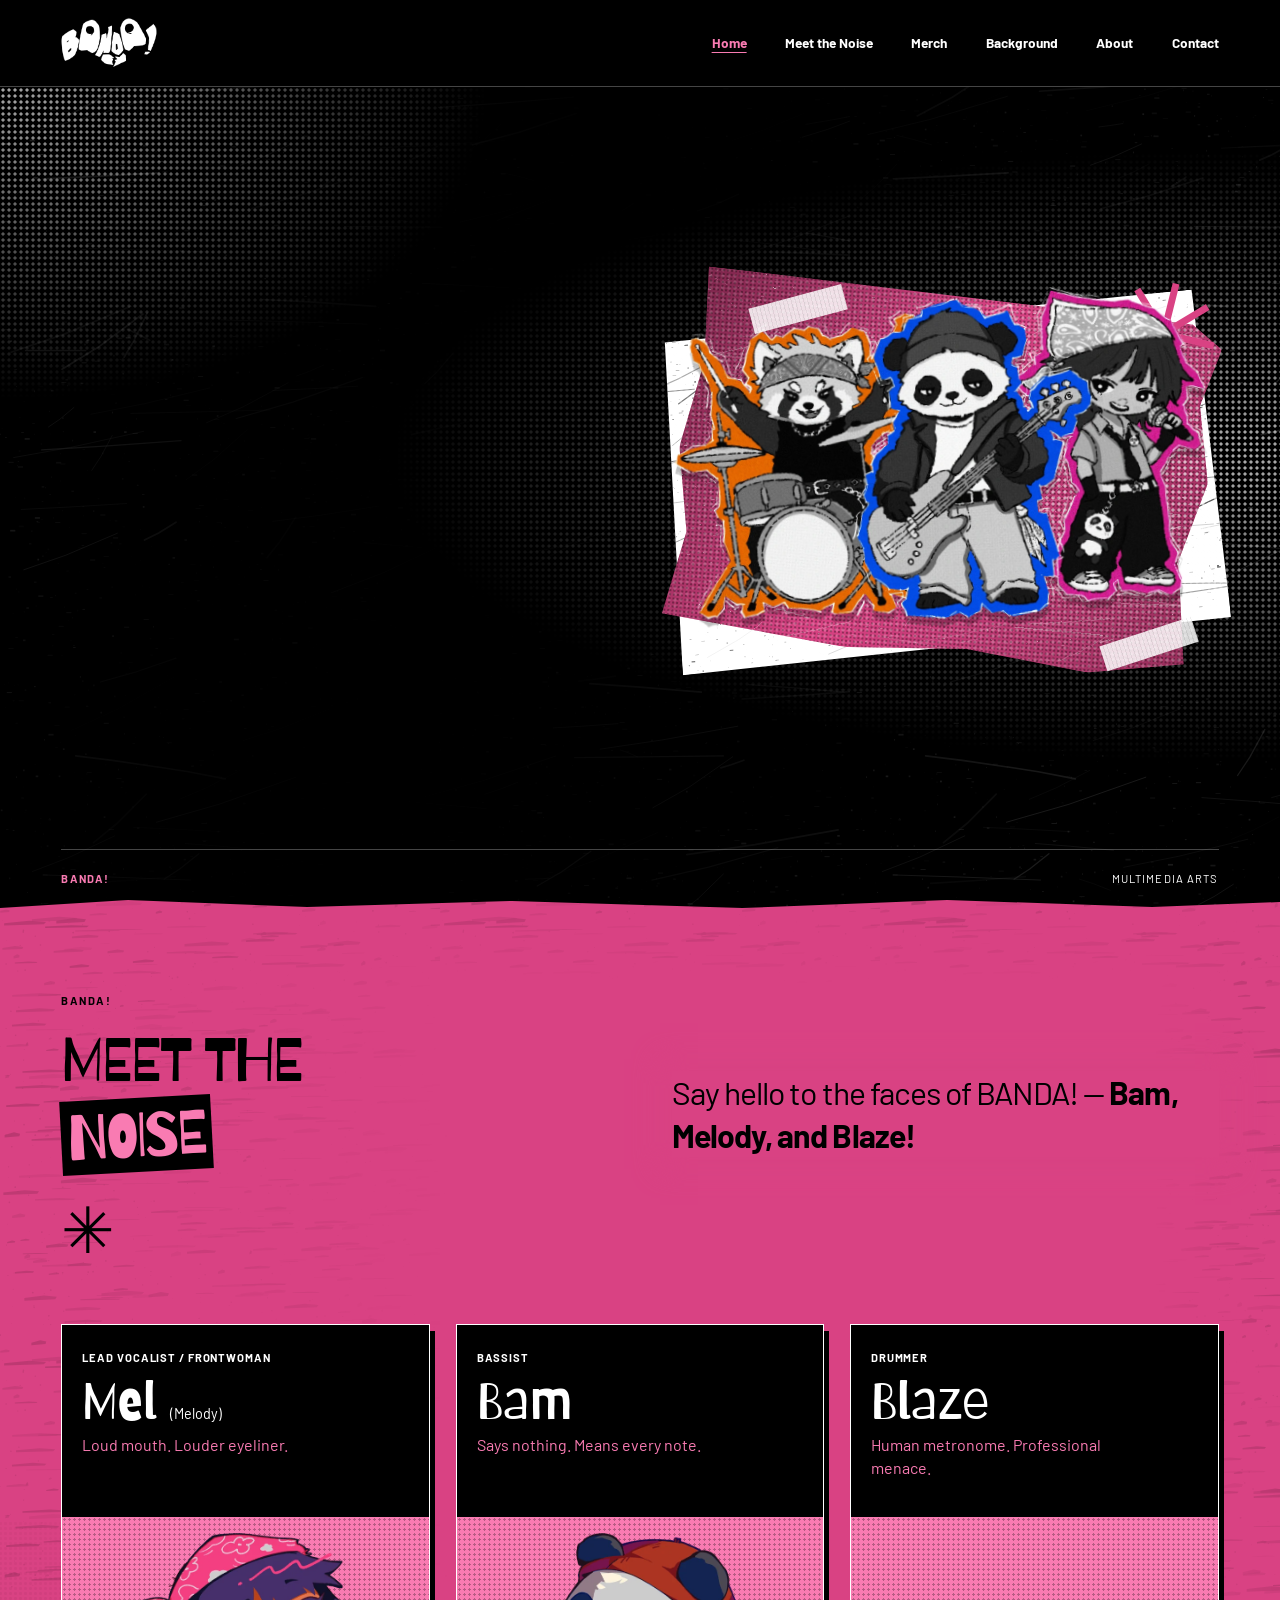
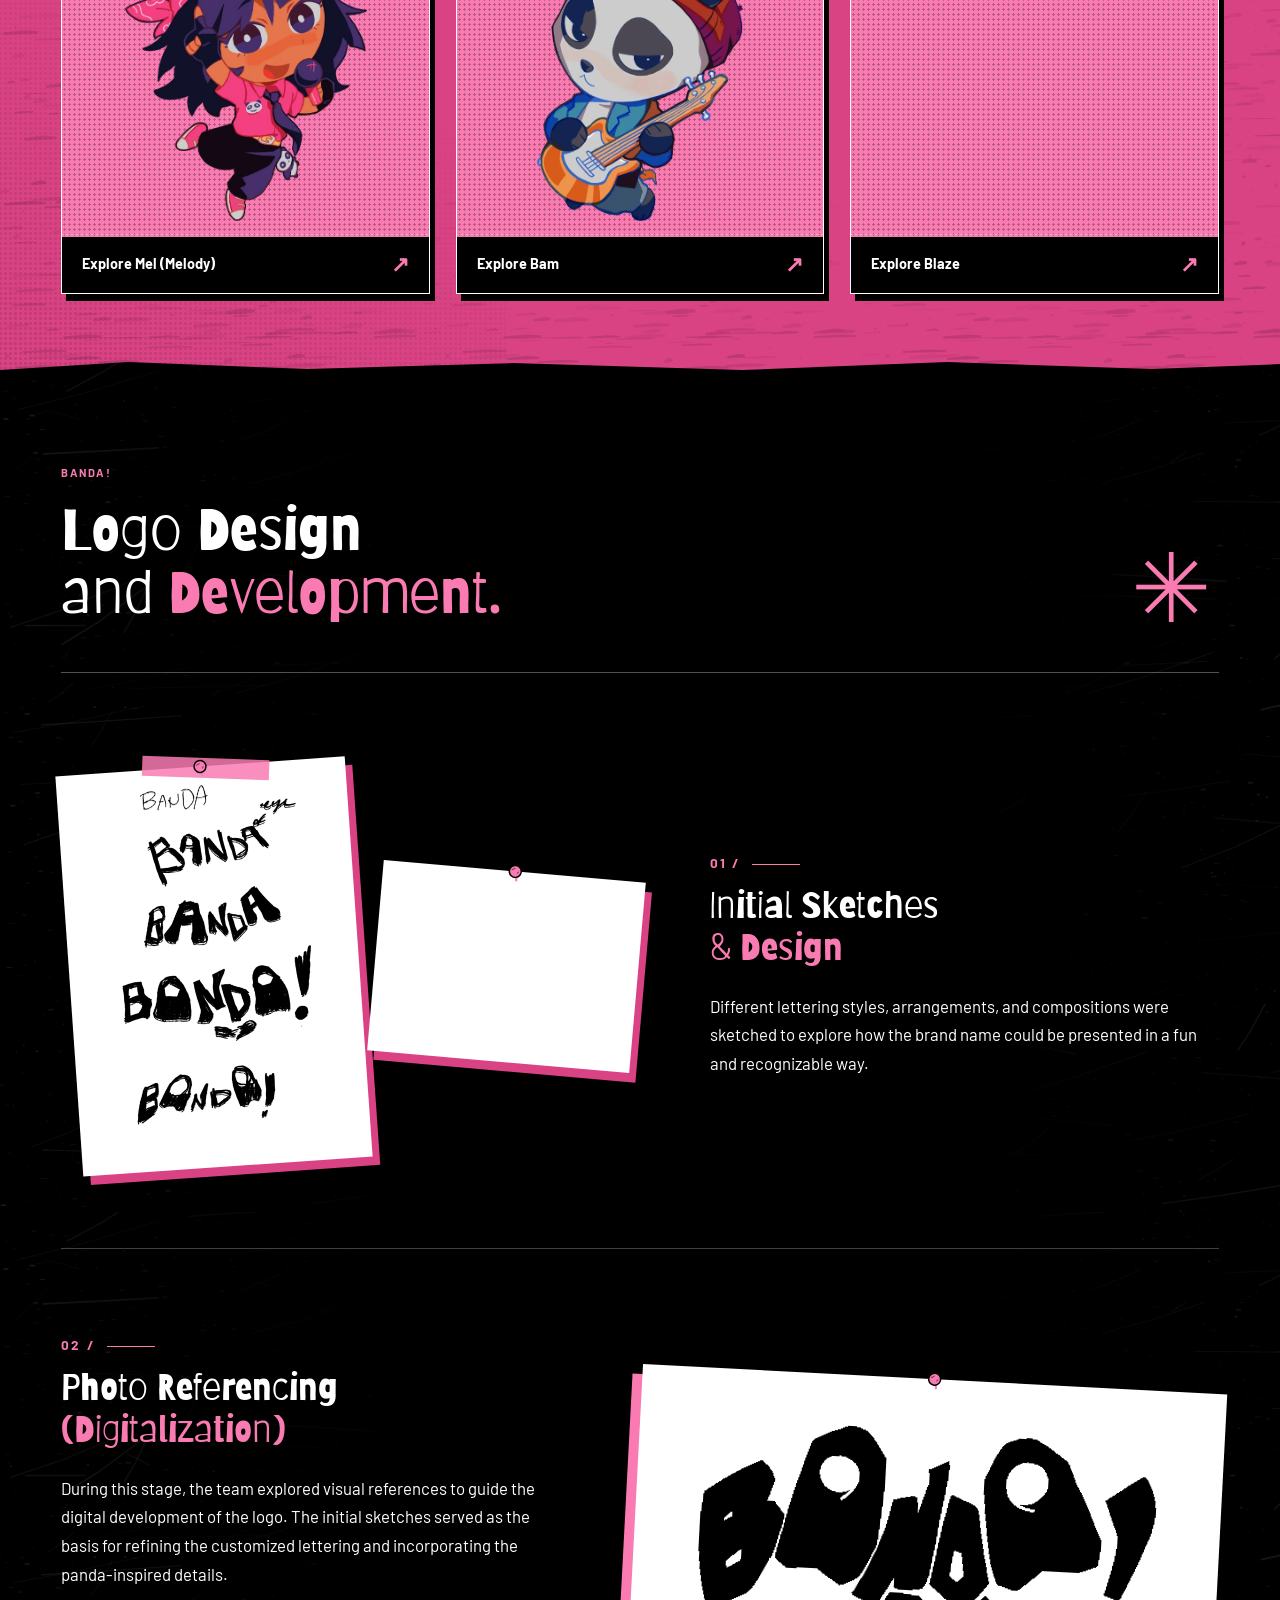
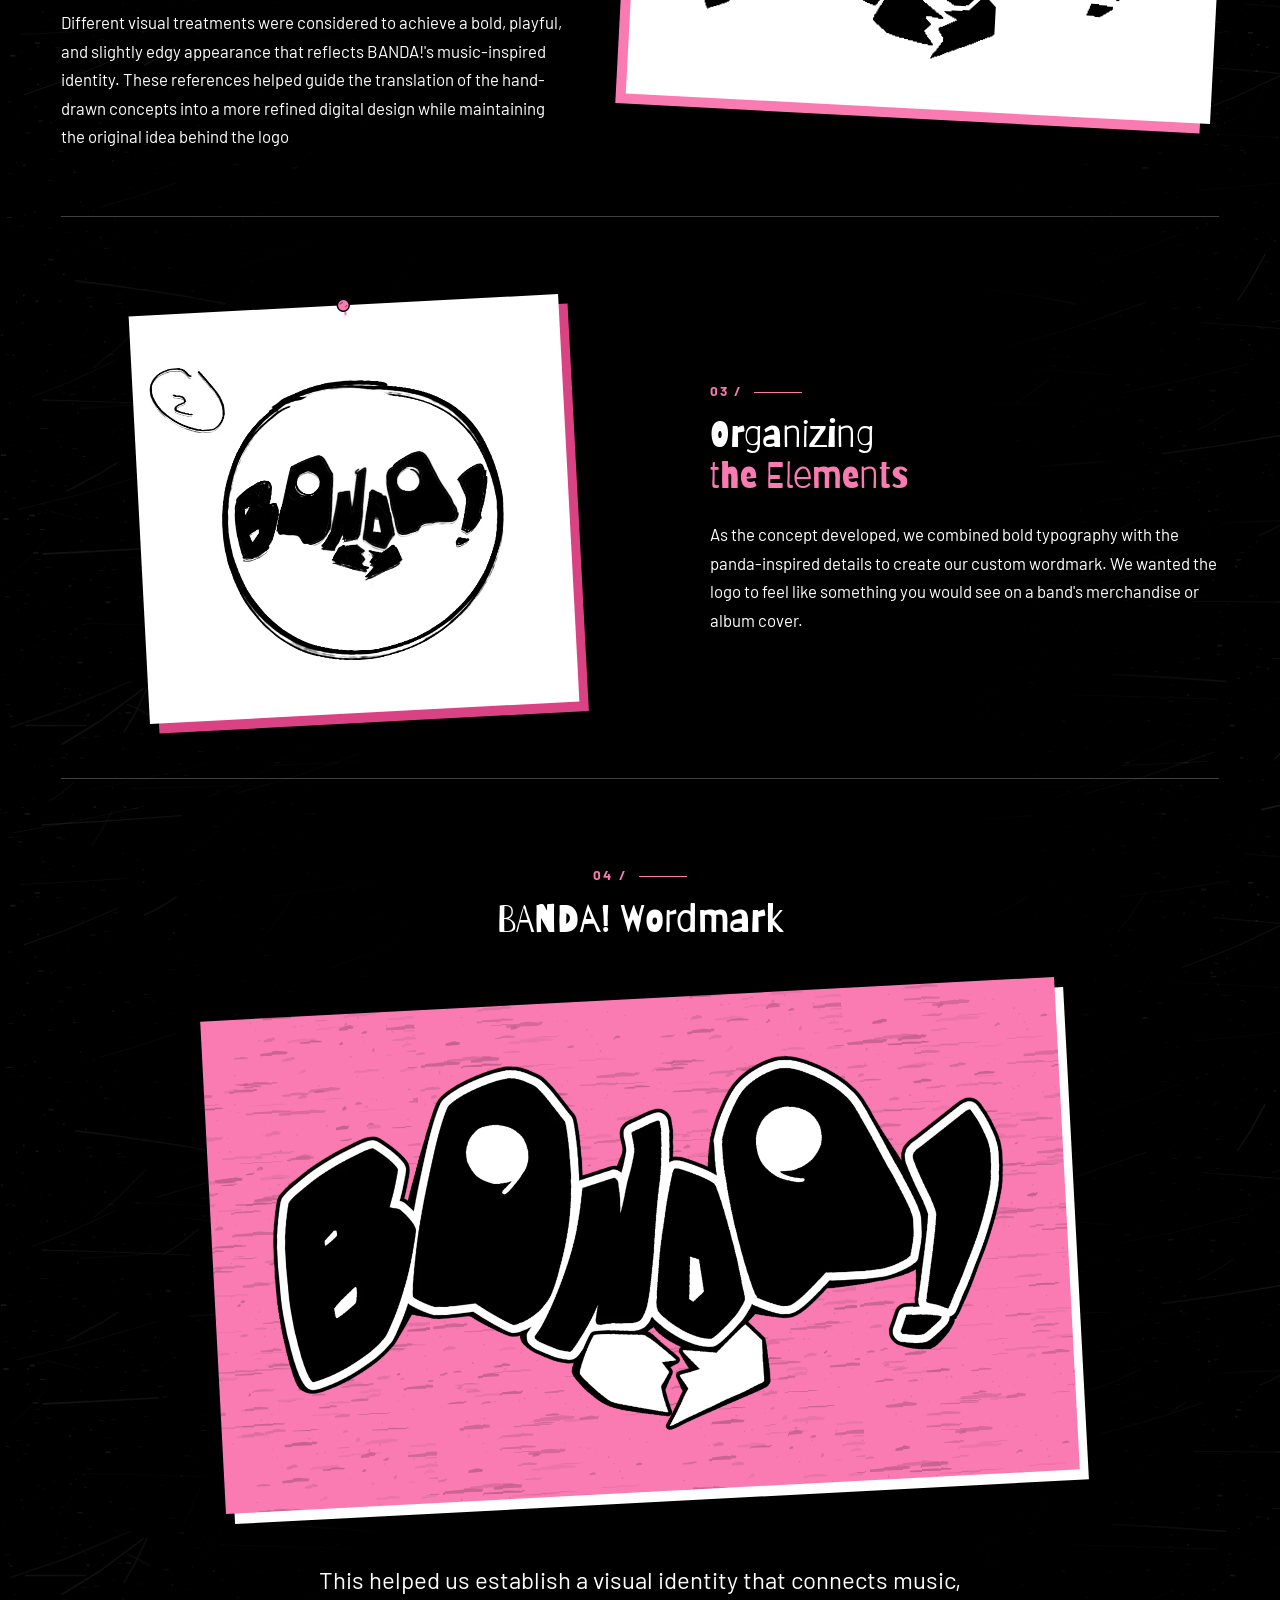
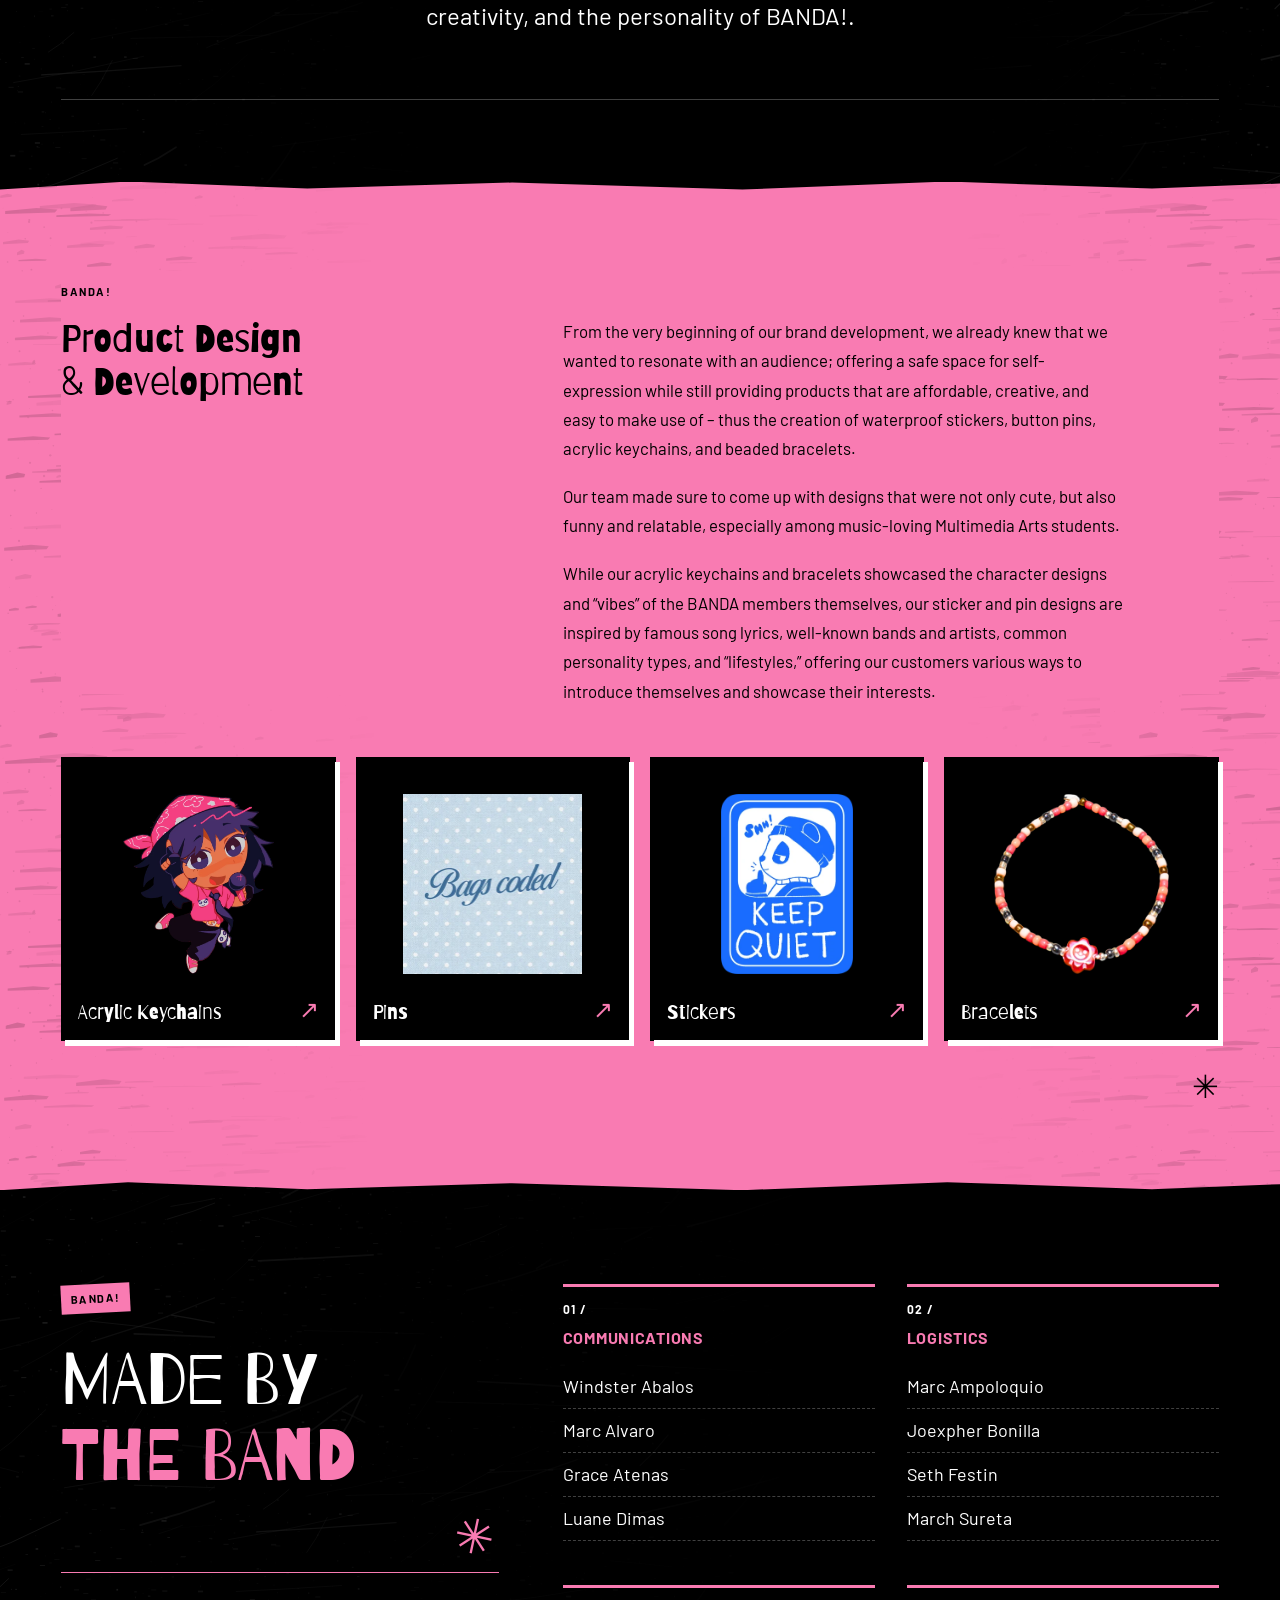
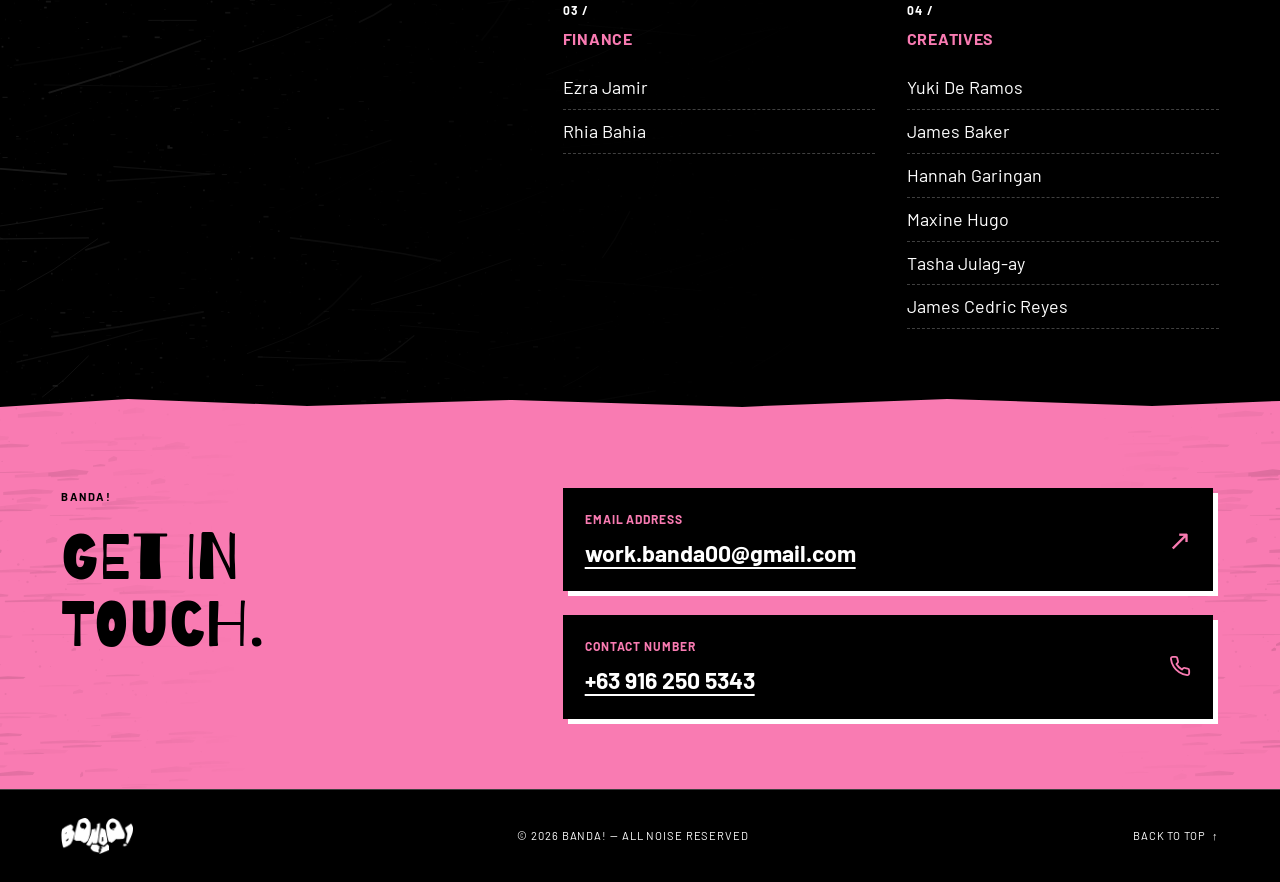
==== index.html @ bb206a16 "updated product design description" ====
<!doctype html>
<html lang="en">
<head>
  <meta charset="utf-8">
  <meta name="viewport" content="width=device-width, initial-scale=1">
  <meta name="theme-color" content="#000000">
  <meta name="description" content="BANDA! is a creative merchandising business led by Multimedia Arts students, featuring original characters Bam, Melody, and Blaze.">
  <title>BANDA! — Creative Merchandising</title>
  <link rel="preload" href="assets/fonts/Barlow-Regular.ttf" as="font" type="font/ttf" crossorigin>
  <link rel="stylesheet" href="css/tokens.css">
  <link rel="stylesheet" href="css/base.css">
  <link rel="stylesheet" href="css/layout.css">
  <link rel="stylesheet" href="css/components.css">
  <link rel="stylesheet" href="css/development.css">
  <link rel="stylesheet" href="css/characters.css">
  <link rel="stylesheet" href="css/works.css">
  <link rel="stylesheet" href="css/team.css">
  <link rel="stylesheet" href="css/enhancements.css">
  <script src="js/main.js" defer></script>
  <script src="js/enhancements.js" defer></script>
  <script src="js/sketch-pendulum.js" defer></script>
  <script src="js/dialog.js" defer></script>
  <script src="js/characters.js" defer></script>
</head>
<body>
  <a class="skip-link" href="#main">Skip to content</a>
  <header class="site-header">
    <a class="brand" href="index.html" aria-label="BANDA! home"><img src="assets/images/brand/banda-wordmark.webp" alt="" width="1200" height="597"></a>
    <nav aria-label="Main navigation">
      <a href="index.html" aria-current="page">Home</a>
      <a href="index.html#introduction">Meet the Noise</a>
      <a href="products.html">Merch</a>
      <a href="index.html#development">Background</a>
      <a href="index.html#about">About</a>
      <a href="index.html#contact">Contact</a>
    </nav>
  </header>

  <main id="main">
    <section class="hero" id="home" aria-labelledby="brand-title">
      <div class="section-inner hero-inner">
        <div class="hero-copy">
          <p class="eyebrow"><span aria-hidden="true">✳</span> Creative merchandising business</p>
          <h1 id="brand-title"><span class="sr-only">BANDA!</span><img class="wordmark" src="assets/images/brand/banda-wordmark.webp" alt="" width="1200" height="597" fetchpriority="high"></h1>
          <p class="hero-description">BANDA! Is a creative merchandising business led by Multimedia Arts students that develops and sells products inspired by its original character-based concept.</p>
          <div class="hero-actions"><a class="intro-link" href="#introduction">Meet BANDA! <span aria-hidden="true">↓</span></a><a class="intro-link intro-link-secondary" href="products.html">Explore Merch <span aria-hidden="true">↗</span></a></div>
        </div>

        <figure class="character-collage">
          <div class="collage-paper" aria-hidden="true"></div>
          <span class="tape tape-top" aria-hidden="true"></span>
          <span class="collage-star" aria-hidden="true">✳</span>
          <img class="character-art" src="assets/images/characters/banda-group.webp" srcset="assets/images/characters/banda-group-small.webp 600w, assets/images/characters/banda-group.webp 1100w" sizes="(max-width: 760px) 90vw, 48vw" alt="Blaze at the drums, Bam playing bass, and Melody with a microphone and guitar." width="1100" height="670" fetchpriority="high">
          <span class="collage-caption-space" aria-hidden="true"></span>
          <span class="tape tape-bottom" aria-hidden="true"></span>
        </figure>
        <div class="hero-bottom" aria-hidden="true"><span>BANDA!</span><span>Multimedia Arts</span></div>
      </div>
    </section>

    <section class="introduction" id="introduction" aria-labelledby="introduction-title">
      <div class="section-inner introduction-inner">
        <div class="intro-heading"><p class="eyebrow">BANDA!</p><h2 id="introduction-title">MEET THE<br><span>NOISE</span></h2><span class="intro-star" aria-hidden="true">✳</span></div>
        <div class="intro-body">
          <p class="intro-statement">Say hello to the faces of BANDA! — <strong>Bam, Melody, and Blaze!</strong></p>
        </div>
        <div class="character-posters" aria-label="Original character profiles">
          <article class="character-poster mel-poster" aria-labelledby="mel-name">
            <header><p class="character-role">Lead Vocalist / Frontwoman</p><h3 id="mel-name">Mel <span>(Melody)</span></h3><p class="character-tagline">Loud mouth. Louder eyeliner.</p></header>
            <img src="assets/images/characters/mel-portrait.webp" alt="Melody with a pink bandana, microphone, and expressive pose." width="547" height="650" loading="lazy" decoding="async">
            <details class="character-profile">
              <summary>Read Mel's profile</summary>
              <div class="profile-copy"><p>Mel (Melody) is a very talented and confident performer who loves expressing herself through fashion and music. She is energetic and brings the group to life with her outgoing personality, loves being in the spotlight, and wears a pink bandana that represents her assigned color.</p><ul aria-label="Mel's character tags"><li>Lead vocalist</li><li>Fashion</li><li>Pink bandana</li></ul></div>
            </details>
          </article>
          <article class="character-poster bam-poster" aria-labelledby="bam-name">
            <header><p class="character-role">Bassist</p><h3 id="bam-name">Bam</h3><p class="character-tagline">Says nothing. Means every note.</p></header>
            <img src="assets/images/characters/bam-portrait.webp" alt="Bam holding his bass guitar, wearing a bandana and a relaxed outfit." width="463" height="650" loading="lazy" decoding="async">
            <details class="character-profile">
              <summary>Read Bam's profile</summary>
              <div class="profile-copy"><p>Bam is a chill and quiet guy, BANDA!'s bassist. He prioritizes comfort and functionality over aesthetics, so he wears a cozy, laid-back outfit. He is the calmest member of the group, enjoys taking things slow and steady, and wears a yellow bandana that represents his assigned color.</p><ul aria-label="Bam's character tags"><li>Bassist</li><li>Laid-back</li><li>Yellow bandana</li></ul></div>
            </details>
          </article>
          <article class="character-poster blaze-poster" aria-labelledby="blaze-name">
            <header><p class="character-role">Drummer</p><h3 id="blaze-name">Blaze</h3><p class="character-tagline">Human metronome. Professional menace.</p></header>
            <img src="assets/images/characters/blaze-portrait.webp" alt="Blaze, a red panda with a red bandana and a drumstick." width="434" height="650" loading="lazy" decoding="async">
            <details class="character-profile">
              <summary>Read Blaze's profile</summary>
              <div class="profile-copy"><p>Blaze is the loudest and most energetic member of the group, with an edgier style and explosive stage presence. Highly impulsive, they carry the band's energy on stage and wear a red bandana that represents their assigned color.</p><ul aria-label="Blaze's character tags"><li>Drummer</li><li>Edgy</li><li>Red bandana</li></ul></div>
            </details>
          </article>
        </div>
      </div>
    </section>
    <dialog class="character-spotlight" id="character-spotlight" aria-labelledby="spotlight-name">
      <button class="spotlight-close" type="button" aria-label="Close character spotlight" autofocus>Close <span aria-hidden="true">×</span></button>
      <div class="spotlight-layout">
        <div class="spotlight-art"></div>
        <div class="spotlight-editorial">
          <p class="character-role" id="spotlight-role"></p>
          <h2 id="spotlight-name"></h2>
          <p class="character-tagline" id="spotlight-tagline"></p>
          <div class="spotlight-biography"></div>
        </div>
      </div>
    </dialog>
    <section class="development" id="development" aria-labelledby="development-title">
      <div class="section-inner development-inner">
        <header class="development-heading">
          <p class="eyebrow">BANDA!</p>
          <h2 id="development-title">Logo Design<br>and <span>Development.</span></h2>
          <span class="development-mark" aria-hidden="true">✳</span>
        </header>

        <article class="process-row sketches-row" aria-labelledby="sketches-title">
          <div class="sketch-board">
            <div class="sketch-mount lettering-mount"><figure class="process-paper lettering-sheet">
              <img src="assets/images/process/lettering-explorations.webp" alt="Hand-drawn BANDA lettering explorations, including angular letters and early panda-inspired details." width="900" height="1274" loading="lazy" decoding="async">
            </figure><span class="sketch-pin" aria-hidden="true"><svg viewBox="0 0 24 24" width="24" height="24" focusable="false"><path d="M13 14 12 22" stroke="currentColor" stroke-width="2"/><circle cx="12" cy="12" r="6" fill="currentColor" stroke="#000" stroke-width="1.5"/><path d="m9 10 3-1m2 5 1-1" fill="none" stroke="#000" stroke-opacity=".45" stroke-width="1.2" stroke-linecap="round"/></svg></span></div>
            <div class="sketch-pair">
              <div class="sketch-mount wordmark-mount"><figure class="process-paper sketch-sheet">
                <img src="assets/images/process/wordmark-sketch.webp" alt="Hand-drawn BANDA! wordmark with an irregular outline." width="792" height="555" loading="lazy" decoding="async">
              </figure><span class="sketch-pin" aria-hidden="true"><svg viewBox="0 0 24 24" width="24" height="24" focusable="false"><path d="M13 14 12 22" stroke="currentColor" stroke-width="2"/><circle cx="12" cy="12" r="6" fill="currentColor" stroke="#000" stroke-width="1.5"/><path d="m9 10 3-1m2 5 1-1" fill="none" stroke="#000" stroke-opacity=".45" stroke-width="1.2" stroke-linecap="round"/></svg></span></div>
            </div>
          </div>
          <div class="process-copy">
            <p class="process-step" aria-hidden="true">01 /</p>
            <h3 id="sketches-title">Initial Sketches<br><span>&amp; Design</span></h3>
            <p>Different lettering styles, arrangements, and compositions were sketched to explore how the brand name could be presented in a fun and recognizable way.</p>
          </div>
        </article>

        <article class="process-row digital-row" aria-labelledby="digital-title">
          <div class="process-copy">
            <p class="process-step" aria-hidden="true">02 /</p>
            <h3 id="digital-title">Photo Referencing<br><span>(Digitalization)</span></h3>
            <p>During this stage, the team explored visual references to guide the digital development of the logo. The initial sketches served as the basis for refining the customized lettering and incorporating the panda-inspired details.</p>
            <p>Different visual treatments were considered to achieve a bold, playful, and slightly edgy appearance that reflects BANDA!'s music-inspired identity. These references helped guide the translation of the hand-drawn concepts into a more refined digital design while maintaining the original idea behind the logo</p>
          </div>
          <div class="sketch-mount digital-mount"><figure class="digital-sheet">
            <img src="assets/images/process/digital-wordmark.webp" alt="Digital BANDA! wordmark combining bold black letterforms with panda-inspired shapes." width="455" height="228" loading="lazy" decoding="async">
          </figure><span class="sketch-pin" aria-hidden="true"><svg viewBox="0 0 24 24" width="24" height="24" focusable="false"><path d="M13 14 12 22" stroke="currentColor" stroke-width="2"/><circle cx="12" cy="12" r="6" fill="currentColor" stroke="#000" stroke-width="1.5"/><path d="m9 10 3-1m2 5 1-1" fill="none" stroke="#000" stroke-opacity=".45" stroke-width="1.2" stroke-linecap="round"/></svg></span></div>
        </article>

        <article class="process-row wordmark-row" aria-labelledby="elements-title">
          <div class="sketch-mount elements-mount"><figure class="elements-study">
            <img src="assets/images/process/circular-sketch.webp" alt="BANDA! composition study bringing the panda-inspired letters together inside a hand-drawn circle." width="718" height="678" loading="lazy" decoding="async">
          </figure><span class="sketch-pin" aria-hidden="true"><svg viewBox="0 0 24 24" width="24" height="24" focusable="false"><path d="M13 14 12 22" stroke="currentColor" stroke-width="2"/><circle cx="12" cy="12" r="6" fill="currentColor" stroke="#000" stroke-width="1.5"/><path d="m9 10 3-1m2 5 1-1" fill="none" stroke="#000" stroke-opacity=".45" stroke-width="1.2" stroke-linecap="round"/></svg></span></div>
          <div class="process-copy">
            <p class="process-step" aria-hidden="true">03 /</p>
            <h3 id="elements-title">Organizing<br><span>the Elements</span></h3>
            <p>As the concept developed, we combined bold typography with the panda-inspired details to create our custom wordmark. We wanted the logo to feel like something you would see on a band's merchandise or album cover.</p>
          </div>
        </article>

        <article class="wordmark-finale" aria-labelledby="wordmark-title">
          <header><p class="process-step" aria-hidden="true">04 /</p><h3 id="wordmark-title">BANDA! Wordmark</h3></header>
          <figure class="developed-sheet">
            <img src="assets/images/process/developed-wordmark.webp" alt="Developed BANDA! wordmark with bold panda-inspired lettering and a white outline." width="1200" height="607" loading="lazy" decoding="async">
          </figure>
          <p>This helped us establish a visual identity that connects music, creativity, and the personality of BANDA!.</p>
        </article>

      </div>
    </section>

    <section class="product-development" id="product-development" aria-labelledby="product-development-title">
      <div class="section-inner product-development-inner">
        <div class="product-development-copy"><header><p class="eyebrow">BANDA!</p><h2 id="product-development-title">Product Design<br>&amp; Development</h2></header>
        <div class="product-development-description">
          <p>From the very beginning of our brand development, we already knew that we wanted to resonate with an audience; offering a safe space for self-expression while still providing products that are affordable, creative, and easy to make use of – thus the creation of waterproof stickers, button pins, acrylic keychains, and beaded bracelets.</p>
          <p>Our team made sure to come up with designs that were not only cute, but also funny and relatable, especially among music-loving Multimedia Arts students.</p>
          <p>While our acrylic keychains and bracelets showcased the character designs and “vibes” of the BANDA members themselves, our sticker and pin designs are inspired by famous song lyrics, well-known bands and artists, common personality types, and “lifestyles,” offering our customers various ways to introduce themselves and showcase their interests.</p>
        </div></div>
        <div class="category-picker" aria-label="Discover a design category">
          <a class="category-poster category-keychains" href="products.html?category=keychains" data-discover="keychains"><img class="category-artwork" src="assets/images/characters/mel-portrait.webp" alt="Mel acrylic keychain artwork" width="547" height="650" loading="lazy" decoding="async"><span class="category-label">Acrylic Keychains <span aria-hidden="true">↗</span></span></a>
          <a class="category-poster category-pins" href="products.html?category=pins" data-discover="pins"><img class="category-artwork" src="assets/images/artifacts/bags-coded.webp" alt="Bags coded pin artwork" width="360" height="360" loading="lazy" decoding="async"><span class="category-label">Pins <span aria-hidden="true">↗</span></span></a>
          <a class="category-poster category-stickers" href="products.html?category=stickers" data-discover="stickers"><img class="category-artwork" src="assets/images/artifacts/keep-quiet.webp" alt="Keep Quiet sticker artwork" width="309" height="420" loading="lazy" decoding="async"><span class="category-label">Stickers <span aria-hidden="true">↗</span></span></a>
          <a class="category-poster category-bracelets" href="products.html?category=bracelets" data-discover="bracelets"><img class="category-artwork" src="assets/images/artifacts/cherry-bomb.webp" alt="Cherry Bomb bracelet artwork" width="411" height="420" loading="lazy" decoding="async"><span class="category-label">Bracelets <span aria-hidden="true">↗</span></span></a>
        </div>
        <span aria-hidden="true">✳</span>
      </div>
    </section>

    <section class="team-credits" id="about" aria-labelledby="team-title" tabindex="-1">
      <div class="section-inner team-inner">
        <header class="team-heading"><p class="eyebrow">BANDA!</p><h2 id="team-title">MADE BY<br><span>THE BAND</span></h2><span class="credits-mark" aria-hidden="true">✳</span></header>
        <div class="department-grid">
          <section class="department" aria-labelledby="communications-title"><span class="department-index" aria-hidden="true">01 /</span><h3 id="communications-title">Communications</h3><ul><li>Windster Abalos</li><li>Marc Alvaro</li><li>Grace Atenas</li><li>Luane Dimas</li></ul></section>
          <section class="department" aria-labelledby="logistics-title"><span class="department-index" aria-hidden="true">02 /</span><h3 id="logistics-title">Logistics</h3><ul><li>Marc Ampoloquio</li><li>Joexpher Bonilla</li><li>Seth Festin</li><li>March Sureta</li></ul></section>
          <section class="department" aria-labelledby="finance-title"><span class="department-index" aria-hidden="true">03 /</span><h3 id="finance-title">Finance</h3><ul><li>Ezra Jamir</li><li>Rhia Bahia</li></ul></section>
          <section class="department" aria-labelledby="creatives-title"><span class="department-index" aria-hidden="true">04 /</span><h3 id="creatives-title">Creatives</h3><ul><li>Yuki De Ramos</li><li>James Baker</li><li>Hannah Garingan</li><li>Maxine Hugo</li><li>Tasha Julag-ay</li><li>James Cedric Reyes</li></ul></section>
        </div>
      </div>
    </section>
    <section class="team-contact" id="contact" aria-labelledby="contact-title">
      <div class="section-inner contact-inner">
        <header class="contact-heading"><p class="eyebrow">BANDA!</p><h2 id="contact-title">GET IN<br>TOUCH.</h2></header>
        <address class="contact-details">
          <a class="contact-action contact-email" href="mailto:work.banda00@gmail.com"><span class="contact-label">Email address</span><span class="contact-value">work.banda00@gmail.com</span><span class="contact-arrow" aria-hidden="true">↗</span></a>
          <a class="contact-action contact-phone" href="tel:+639162505343"><span class="contact-label">Contact number</span><span class="contact-value">+63 916 250 5343</span><span class="contact-arrow" aria-hidden="true"><svg width="22" height="22" viewBox="0 0 24 24" fill="none" stroke="currentColor" stroke-width="2" stroke-linecap="round" stroke-linejoin="round" focusable="false"><path d="M22 16.92v3a2 2 0 0 1-2.18 2 19.79 19.79 0 0 1-8.63-3.07 19.5 19.5 0 0 1-6-6 19.79 19.79 0 0 1-3.07-8.67A2 2 0 0 1 4.11 2h3a2 2 0 0 1 2 1.72c.13.96.36 1.9.69 2.79a2 2 0 0 1-.45 2.11L8.09 9.89a16 16 0 0 0 6 6l1.27-1.27a2 2 0 0 1 2.11-.45c.89.33 1.83.56 2.79.69A2 2 0 0 1 22 16.92Z"/></svg></span></a>
        </address>
      </div>
    </section>
  </main>
  <footer class="site-footer credits-footer"><img src="assets/images/brand/banda-wordmark.webp" alt="BANDA!" width="1200" height="597"><p>© 2026 BANDA! — ALL NOISE RESERVED</p><a href="#home">BACK TO TOP <span aria-hidden="true">↑</span></a></footer>
</body>
</html>
---- css/tokens.css ----
@font-face {
  font-family: Barlow;
  src: url('../assets/fonts/Barlow-Regular.ttf') format('truetype');
  font-style: normal;
  font-weight: 400;
  font-display: swap;
}
@font-face {
  font-family: Barlow;
  src: url('../assets/fonts/Barlow-Bold.ttf') format('truetype');
  font-style: normal;
  font-weight: 700;
  font-display: swap;
}
@font-face {
  font-family: Barriecito;
  src: url('../assets/fonts/Barriecito-Regular.ttf') format('truetype');
  font-style: normal;
  font-weight: 400;
  font-display: swap;
}
:root {
  --pink: #f97bb2;
  --pink-deep: #d94283;
  --white: #fff;
  --black: #000;
  --font-body: Barlow, Arial, Helvetica, sans-serif;
  --font-display: Barriecito, 'Arial Black', sans-serif;
  --space-1: .5rem;
  --space-2: 1rem;
  --space-3: 1.5rem;
  --space-4: 2rem;
  --space-5: 3rem;
  --space-6: 5rem;
  /* Stop growing at the existing 1440px layout's 69.12px side padding. */
  --gutter: clamp(1.25rem, 4.8vw, 69.12px);
  --content-width: 1440px;
}
---- css/base.css ----
*, *::before, *::after { box-sizing: border-box; }
html { scroll-behavior: smooth; scroll-padding-top: 1.5rem; }
body { margin: 0; background: var(--black); color: var(--white); font-family: var(--font-body); line-height: 1.6; }
img { display: block; max-width: 100%; height: auto; }
a { color: inherit; text-underline-offset: .3em; }
a:focus-visible { outline: 3px solid var(--pink); outline-offset: 6px; }
h1, h2, p, figure { margin: 0; }
::selection { background: var(--pink); color: var(--black); }
.sr-only { position: absolute; width: 1px; height: 1px; padding: 0; margin: -1px; overflow: hidden; clip-path: inset(50%); white-space: nowrap; border: 0; }
.skip-link { position: fixed; top: .5rem; left: 1rem; transform: translateY(-200%); z-index: 10; background: var(--white); color: var(--black); padding: .75rem 1rem; }
.skip-link:focus { transform: translateY(0); }
@media (prefers-reduced-motion: reduce) { html { scroll-behavior: auto; } }
---- css/layout.css ----
.site-header, .section-inner, .site-footer { max-width: var(--content-width); margin-inline: auto; }
.section-inner { width: 100%; padding-inline: var(--gutter); }
.site-header { display: flex; justify-content: space-between; align-items: center; gap: var(--space-2); padding: 1.2rem var(--gutter); border-bottom: 1px solid #ffffff45; }
.site-header nav { display: flex; gap: clamp(1rem, 3vw, 3rem); }
.hero { position: relative; isolation: isolate; overflow: hidden; }
.hero-inner { display: grid; grid-template-columns: minmax(0, 1fr) minmax(0, 1fr); column-gap: clamp(1.5rem, 3vw, 3rem); align-items: center; padding-top: 3rem; }
.hero-copy { position: relative; z-index: 2; padding-bottom: var(--space-5); }
.hero h1 { margin: 1.2rem 0 1.5rem; }
.hero-description { max-width: 31rem; font-size: clamp(1rem, 1.3vw, 1.15rem); }
.character-collage { position: relative; align-self: center; margin: 1rem 0 3rem .5rem; padding: 1.5rem .5rem 2rem; }
.hero-bottom { grid-column: 1 / -1; display: flex; justify-content: space-between; gap: 1rem; padding-block: 1.25rem; border-top: 1px solid #ffffff45; }
.introduction { position: relative; isolation: isolate; background: var(--pink-deep); color: var(--black); clip-path: polygon(0 1%, 8% 0, 18% 1.2%, 34% .2%, 45% 1%, 62% 0, 75% 1.1%, 88% .2%, 100% 1%, 100% 99%, 87% 100%, 69% 99%, 52% 100%, 32% 99%, 15% 100%, 0 99%); }
.introduction-inner { display: grid; grid-template-columns: 1fr 1fr; gap: 4rem; padding-block: 5rem 5.5rem; }
.intro-heading { position: relative; }
.intro-body { align-self: center; max-width: 36rem; }
.intro-body > p + p { margin-top: 1.5rem; }
.site-footer { padding: 1.5rem var(--gutter); display: flex; justify-content: space-between; align-items: center; gap: 1rem; }
/* The extra 8px sits beneath the overlapping torn edge of the next section. */
@media (min-width: 761px) {
  .hero-inner { min-height: calc(100svh - var(--hero-header-height, 87px) + 8px); grid-template-rows: minmax(min-content, 1fr) auto; row-gap: 2rem; }
  .hero-copy { padding-bottom: 0; }
  .hero .character-collage { margin-block: 0; }
}
@media (max-width: 760px) {
  .hero-inner { grid-template-columns: 1fr; padding-top: 2rem; }
  .hero-copy { padding-bottom: 0; }
  .hero h1 { max-width: 33rem; margin-block: 1rem; }
  .hero-description { max-width: 36rem; }
  .character-collage { width: min(100%, 490px); justify-self: center; margin: 2rem 0 2.5rem; }
  .hero-bottom { align-items: start; font-size: .65rem; }
  .hero-bottom span:last-child { max-width: 16rem; text-align: right; }
  .introduction-inner { grid-template-columns: 1fr; gap: 2rem; padding-block: 3.5rem; }
  .intro-star { right: 0; top: 0; }
}
@media (max-width: 390px) { .site-header { gap: .5rem; } .site-header nav { gap: .9rem; font-size: .8rem; } }
---- css/components.css ----
.brand { display: block; width: 6rem; flex-shrink: 0; transform: rotate(-3deg); }
.site-header nav a { padding-block: .6rem; text-decoration: none; font-size: .85rem; font-weight: 700; }
.site-header nav a:hover, .site-footer a:hover { color: var(--pink); }
.site-header nav a span { color: var(--pink); margin-left: .35rem; }
.eyebrow { text-transform: uppercase; letter-spacing: .13em; font-size: .7rem; font-weight: 700; }
.hero .eyebrow { color: var(--pink); display: flex; align-items: center; gap: .6rem; }
.hero .eyebrow span { font-size: 1.8rem; line-height: 1; }
.wordmark { width: 90%; transform: rotate(-5deg); }
.intro-link { display: inline-flex; align-items: center; justify-content: space-between; min-width: 12rem; gap: 2rem; margin-top: 1.75rem; padding: .65rem 1rem; background: var(--pink); color: var(--black); font-weight: 700; text-decoration: none; border: 2px solid var(--pink); }
.intro-link:hover { background: var(--white); border-color: var(--white); }
.intro-link span { font-size: 1.5rem; line-height: 1; }
/* Distinct print treatments: halftone on black, dry ink on pink.
   All textures are original CSS/vector artwork. No mood-board images are served. */
.hero::before { content: ''; position: absolute; z-index: -1; inset: 0; opacity: .18; background: url('../assets/images/textures/distressed-surface.svg') repeat; background-size: 850px; filter: invert(1); mask-image: linear-gradient(110deg, #000, transparent 40%, #000 80%); pointer-events: none; }
.hero::after { content: ''; position: absolute; z-index: -1; inset: 0; background: radial-gradient(var(--white) 1.4px, transparent 1.8px) 0 0 / 6px 6px; opacity: .65; mask-image: radial-gradient(ellipse at 95% 45%, #000 3%, transparent 48%), radial-gradient(ellipse at 0 0, #000, transparent 27%); pointer-events: none; }
.introduction::before { content: ''; position: absolute; z-index: -1; inset: 0; background: url('../assets/images/textures/dry-ink.svg') repeat; background-size: 440px; opacity: .16; mask-image: linear-gradient(90deg, #000, transparent 36%, transparent 90%, #000), linear-gradient(0deg, #000, transparent 20%, transparent 92%, #000); pointer-events: none; }
.introduction::after { content: ''; position: absolute; z-index: -1; left: -2rem; bottom: -2rem; width: 42%; height: 45%; background: radial-gradient(var(--black) 1.25px, transparent 1.7px) 0 0 / 5px 5px; opacity: .12; mask-image: linear-gradient(35deg, #000, transparent 75%); pointer-events: none; }
.collage-paper { position: absolute; z-index: -1; inset: 5% 2% 6%; background-color: var(--pink-deep); background-image: linear-gradient(115deg, #00000070, transparent 45%, #00000050), radial-gradient(#00000050 .8px, transparent 1.2px); background-size: auto, 4px 4px; transform: rotate(6deg); clip-path: polygon(2% 0, 94% 2%, 100% 8%, 97% 24%, 100% 45%, 96% 67%, 99% 95%, 81% 100%, 58% 97%, 35% 100%, 0 96%, 3% 73%, 0 50%, 3% 26%); }
.collage-paper::before { content: ''; position: absolute; inset: 0; background: url('../assets/images/textures/distressed-surface.svg') center / 500px; filter: invert(1); opacity: .75; }
.character-collage::before { content: ''; position: absolute; z-index: -1; inset: 10% 0 7%; background: var(--white) url('../assets/images/textures/distressed-surface.svg') center / 600px; transform: rotate(-5deg); clip-path: polygon(2% 2%, 98% 0, 100% 97%, 0 100%); }
.character-art { width: 100%; position: relative; z-index: 1; filter: drop-shadow(0 8px 0 #00000040); transform: rotate(-4deg); }
.tape { position: absolute; background: var(--white); width: 6rem; height: 1.6rem; opacity: .85; z-index: 3; background-image: repeating-linear-gradient(90deg, transparent 0 3px, #00000012 3px 4px); }
.tape-top { top: 6%; left: 15%; transform: rotate(-15deg); }
.tape-bottom { bottom: 6%; right: 4%; transform: rotate(-18deg); }
.collage-star { position: absolute; right: -1%; top: -3%; color: var(--pink-deep); font-size: clamp(5rem, 11vw, 10rem); line-height: 1; transform: rotate(14deg); }
/* Keep the former caption's block height so artwork placement stays unchanged. */
.collage-caption-space { display: block; height: calc(1.58rem + 2px); }
.hero-bottom { font-size: .7rem; text-transform: uppercase; letter-spacing: .1em; }
.hero-bottom > span:first-child { color: var(--pink); font-weight: 700; }
.intro-heading h2 { font-family: var(--font-display); font-weight: 400; font-size: clamp(2.7rem, 4.8vw, 4.7rem); line-height: 1.1; text-transform: uppercase; letter-spacing: -.035em; margin-top: 1rem; }
.intro-heading h2 span { display: inline-block; background: var(--black); color: var(--pink); padding: .05em .1em; margin-top: .08em; transform: rotate(-3deg); }
.intro-star { display: block; font-size: 4rem; line-height: 1; margin-top: 1.5rem; }
.intro-statement { font-size: clamp(1.5rem, 2.5vw, 2.1rem); line-height: 1.35; letter-spacing: -.03em; }
.site-footer > img { width: 4.5rem; }
.site-footer a { padding-block: .5rem; font-size: .8rem; }
.introduction a:focus-visible { outline-color: var(--black); }
@media (max-width: 760px) {
  .wordmark { width: 94%; }
  .hero::before { opacity: .16; mask-image: linear-gradient(#000, transparent 35%, #000 70%); }
  .hero::after { opacity: .55; mask-image: radial-gradient(ellipse at 100% 70%, #000, transparent 55%), radial-gradient(ellipse at 0 0, #000, transparent 22%); }
  .introduction::before { opacity: .12; background-size: 360px; mask-image: linear-gradient(90deg, #000, transparent 22%, transparent 92%, #000), linear-gradient(0deg, #000, transparent 15%, transparent 94%, #000); }
  .intro-heading { padding-right: 0; }
  .intro-star { position: absolute; right: .2rem; top: -.4rem; margin: 0; font-size: 2.5rem; }
  .intro-body { padding-block: .75rem; }
}
---- css/development.css ----
/* Milestone 2: documented process, independent of the accepted hero styles. */
.development { position: relative; isolation: isolate; overflow: hidden; background: var(--black); }
.development::before { content: ''; position: absolute; z-index: -1; inset: 0; background: url('../assets/images/textures/distressed-surface.svg') repeat 0 0 / 850px; filter: invert(1); opacity: .14; mask-image: linear-gradient(90deg, #000, transparent 35%, transparent 75%, #000); pointer-events: none; }
.development-inner { padding-block: clamp(3.5rem, 7vw, 6rem); }
.development-heading { position: relative; padding-bottom: 3rem; border-bottom: 1px solid #ffffff50; }
.development-heading .eyebrow { color: var(--pink); }
.development-heading h2 { max-width: 17ch; margin-top: 1rem; font: 400 clamp(2.1rem, 4.5vw, 4.5rem)/1.1 var(--font-display); }
.development-heading h2 span { color: var(--pink); }
.development-mark { position: absolute; right: .5rem; bottom: 2.5rem; font-size: 6rem; color: var(--pink); line-height: 1; }
.process-row { display: grid; grid-template-columns: minmax(0, 1.15fr) minmax(0, 1fr); gap: clamp(2rem, 5vw, 5rem); align-items: center; padding-block: clamp(3rem, 6vw, 5.5rem); border-bottom: 1px solid #ffffff40; }
.process-copy { max-width: 36rem; }
.process-copy h3 { font: 400 clamp(1.8rem, 2.8vw, 2.8rem)/1.15 var(--font-display); margin: 0 0 1.5rem; }
.process-copy h3 span { color: var(--pink); }
.process-copy p { font-size: 1.05rem; line-height: 1.7; }
.process-copy p + p { margin-top: 1.25rem; }
.process-copy .process-step, .wordmark-finale .process-step { margin: 0 0 1rem; color: var(--pink); font: 700 .85rem/1 var(--font-body); letter-spacing: .15em; }
.process-step::after { content: ''; display: inline-block; width: 3rem; height: 1px; background: currentColor; vertical-align: middle; margin-left: .75rem; }
.sketch-board { display: grid; grid-template-columns: 1.1fr 1fr; gap: 1rem; align-items: center; padding: 1rem .5rem; }
.process-paper { position: relative; padding: .65rem; background: var(--white); box-shadow: 7px 9px 0 var(--pink-deep); }
.process-paper img { width: 100%; }
.lettering-sheet { transform: rotate(-4deg); }
.lettering-sheet::before { content: ''; position: absolute; width: 44%; height: 1.25rem; left: 30%; top: -.5rem; transform: rotate(6deg); background: var(--pink); opacity: .85; }
.sketch-pair { display: grid; gap: 1.75rem; }
.sketch-sheet { transform: rotate(5deg); }
.circle-sheet { transform: rotate(-2deg); }
.digital-row { grid-template-columns: minmax(0, 1fr) minmax(0, 1.15fr); }
.digital-sheet { padding: clamp(1.5rem, 4vw, 3.5rem); background: var(--white); transform: rotate(3deg); box-shadow: -10px 10px 0 var(--pink); }
.digital-sheet img { width: 100%; max-width: 455px; margin-inline: auto; }
.elements-study { width: min(90%, 430px); margin-inline: auto; padding: 1rem; background: var(--white); transform: rotate(-3deg); box-shadow: 9px 10px 0 var(--pink-deep); }
.elements-study img { width: 100%; }
.wordmark-finale { padding-block: clamp(3rem, 6vw, 5rem); text-align: center; border-bottom: 1px solid #ffffff40; }
.wordmark-finale header { margin-bottom: 3rem; }
.wordmark-finale h3 { font: 400 clamp(1.9rem, 3vw, 3rem)/1.1 var(--font-display); margin: 0; }
.wordmark-finale .developed-sheet { width: min(92%, 900px); margin-inline: auto; padding: clamp(1.5rem, 5vw, 4rem); box-shadow: 9px 11px 0 var(--white); }
.wordmark-finale > p { max-width: 46ch; margin: 3.5rem auto 0; font-size: clamp(1.1rem, 2vw, 1.5rem); line-height: 1.5; }
.developed-sheet { position: relative; padding: clamp(1.5rem, 4vw, 3.5rem); background: var(--pink); transform: rotate(-3deg); }
.developed-sheet::before { content: ''; position: absolute; inset: 0; background: url('../assets/images/textures/dry-ink.svg') center / 450px; opacity: .23; pointer-events: none; }
.developed-sheet img { position: relative; width: 100%; }
.product-development { position: relative; display: grid; grid-template-columns: 1fr 1.2fr; gap: 2rem; align-items: center; padding: clamp(1.5rem, 4vw, 3rem); margin-top: 4rem; background: var(--pink); color: var(--black); border-top: 5px solid var(--white); }
.product-development h3 { font: 400 clamp(1.5rem, 2.3vw, 2.2rem)/1.2 var(--font-display); margin: 0; }
.product-development p { max-width: 32ch; padding-right: 1rem; font-size: clamp(1.25rem, 2vw, 1.8rem); line-height: 1.45; }
.product-development-copy p { margin-top: 2rem; }
.artifact-board { display: grid; grid-template-columns: repeat(2, minmax(0, 1fr)); gap: 1.25rem; align-items: center; padding: .75rem; background: url('../assets/images/textures/dry-ink.svg') center / 550px; }
.artifact { padding: .75rem; background: var(--white); box-shadow: 4px 5px 0 var(--black); }
.artifact img { width: 100%; height: clamp(6rem, 11vw, 10rem); object-fit: contain; }
.artifact figcaption { text-align: center; margin-top: .5rem; font-size: .7rem; font-weight: 700; }
.sticker-artifact { transform: rotate(-6deg); }
.guitar-artifact { transform: rotate(5deg); }
.pin-artifact { transform: rotate(3deg); }
.bracelet-artifact { transform: rotate(-4deg); }
.product-development > span { position: absolute; bottom: .25rem; right: .75rem; line-height: 1; font-size: 2rem; }
/* The extra completed section needs a second navigation row on small screens. */
@media (max-width: 600px) {
  .site-header { flex-wrap: wrap; }
  .site-header nav { width: 100%; justify-content: space-between; gap: .5rem; }
  .site-header nav a { display: inline-flex; align-items: center; min-height: 44px; font-size: .8rem; }
  .site-header nav a span { margin-left: .2rem; }
  .development-mark { display: none; }
}
@media (max-width: 850px) {
  .process-row, .digital-row { grid-template-columns: minmax(0, 1fr); }
  .process-copy { max-width: 100%; }
  .sketches-row .process-copy { grid-row: 1; }
  .sketch-board { width: min(100%, 600px); margin-inline: auto; }
  .digital-sheet, .developed-sheet { width: min(95%, 600px); margin-inline: auto; }
  .product-development { grid-template-columns: minmax(0, 1fr); gap: 1.5rem; }
  .artifact-board { width: min(100%, 32rem); margin-inline: auto; }
  .artifact img { height: clamp(6rem, 24vw, 10rem); }
}

/* Resting tilt belongs to the stationary mount; only the paper swings beneath its pin. */
.sketch-mount { position: relative; min-width: 0; }
.lettering-mount { transform: rotate(-4deg); }
.wordmark-mount { transform: rotate(5deg); }
.sketch-mount > figure { transform-origin: 50% 0; transform: rotate(var(--sketch-swing, 0deg)); }
.sketch-pin { position: absolute; z-index: 2; top: 0; left: 50%; width: 24px; height: 24px; transform: translate(-50%, -50%) rotate(-10deg); color: var(--pink); pointer-events: none; }
.sketch-pin svg { display: block; width: 100%; height: 100%; }

.digital-mount { transform: rotate(3deg); }
.elements-mount { width: min(90%, 430px); margin-inline: auto; transform: rotate(-3deg); }
.sketch-mount > .digital-sheet, .sketch-mount > .elements-study { width: 100%; margin-inline: 0; }
@media (max-width: 850px) { .digital-mount { width: min(95%, 600px); margin-inline: auto; } }
---- css/characters.css ----
/* Shared poster/spotlight system; provisional content status is in README. */
.character-posters { grid-column: 1 / -1; display: grid; grid-template-columns: repeat(3, minmax(0, 1fr)); gap: clamp(1rem, 2vw, 2rem); align-items: start; }
.character-poster { position: relative; isolation: isolate; background: var(--black); color: var(--white); border: 1px solid var(--white); box-shadow: 5px 7px 0 var(--black); }
/* Quiet, matching-color surfaces protect small black copy from the ink layer. */
.introduction .intro-body { background: var(--pink-deep); box-shadow: 0 0 1.5rem .75rem var(--pink-deep); }
.introduction .intro-heading > .eyebrow { background: var(--pink-deep); width: fit-content; }
.character-poster > header { min-height: 12rem; padding: 1.5rem 1.25rem 1rem; }
.character-poster h3 { margin: .5rem 0; font: 400 clamp(2.5rem, 4vw, 4rem)/1 var(--font-display); }
.character-poster h3 span { font: 400 .9rem/1.3 var(--font-body); display: inline-block; }
.character-role { font-size: .7rem; font-weight: 700; text-transform: uppercase; letter-spacing: .08em; }
.character-tagline { font-size: 1rem; line-height: 1.4; color: var(--pink); max-width: 26ch; }
.character-poster > img { width: 100%; height: clamp(17rem, 25vw, 22rem); object-fit: contain; padding: 1rem; background: radial-gradient(#00000045 1px, transparent 1.4px) 0 0 / 5px 5px, var(--pink); }
.character-profile { border-top: 1px solid #ffffff50; }
.character-profile summary { cursor: pointer; min-height: 48px; padding: .85rem 1.25rem; font-size: .9rem; font-weight: 700; }
.character-profile summary::marker { color: var(--pink); }
.character-profile summary:hover, .character-profile[open] summary { background: var(--pink); color: var(--black); }
.character-profile[open] summary::marker, .character-profile summary:hover::marker { color: var(--black); }
.character-profile summary:focus-visible { outline: 3px solid var(--white); outline-offset: -5px; }
.profile-copy { padding: 1rem 1.25rem 1.5rem; font-size: .95rem; line-height: 1.7; }
.profile-copy ul { list-style: none; display: flex; flex-wrap: wrap; gap: .4rem; padding: 0; margin: 1rem 0 0; }
.profile-copy li { border: 1px solid #ffffff80; padding: .2rem .5rem; font-size: .7rem; }
/* A real button covers each poster. Details remain the no-JS fallback. */
.character-posters.is-interactive .character-poster { padding-bottom: 3.5rem; transition: transform 220ms ease; }
.character-posters.is-interactive .character-profile { display: none; }
.character-posters.is-interactive .character-poster > img { transition: transform 260ms ease; }
.character-trigger { position: absolute; inset: 0; z-index: 2; display: block; width: 100%; height: 100%; padding: 0; border: 0; background: transparent; color: var(--white); cursor: pointer; font: 700 .9rem/1.4 var(--font-body); text-align: left; }
.trigger-caption { position: absolute; bottom: 0; left: 0; right: 0; min-height: 3.5rem; display: flex; align-items: center; justify-content: space-between; gap: .5rem; padding: .85rem 1.25rem; border-top: 1px solid #ffffff50; }
.trigger-caption > span { font-size: 1.4rem; color: var(--pink); }
.character-trigger:focus-visible { outline: 3px solid var(--white); outline-offset: -6px; }
.character-poster:focus-within { z-index: 3; }
@media (hover: hover) and (pointer: fine) {
  :where(:root:not([data-pointer-input="touch"])) .character-posters.is-interactive .character-poster:hover { z-index: 3; transform: translateY(-8px) rotate(-1.2deg) scale(1.015); }
  :where(:root:not([data-pointer-input="touch"])) .character-posters.is-interactive .character-poster:nth-child(2):hover { transform: translateY(-8px) rotate(1.2deg) scale(1.015); }
  :where(:root:not([data-pointer-input="touch"])) .character-posters.is-interactive .character-poster:hover > img { transform: translateY(-3px) rotate(1deg); }
  :where(:root:not([data-pointer-input="touch"])) .character-poster:hover .trigger-caption { background: var(--white); color: var(--black); }
  :where(:root:not([data-pointer-input="touch"])) .character-poster:hover .trigger-caption > span { color: var(--black); }
}
.spotlight-open { overflow: hidden; }
.character-spotlight { position: fixed; inset: 0; width: min(1000px, calc(100% - 2.5rem)); max-width: none; max-height: calc(100dvh - 2.5rem); margin: auto; padding: 0; overflow: auto; overscroll-behavior: contain; border: 1px solid var(--pink); background: var(--black); color: var(--white); box-shadow: 8px 8px 0 #f97bb250; }
.character-spotlight::backdrop { background: #000c; }
.spotlight-close { position: sticky; top: .75rem; z-index: 4; display: flex; align-items: center; justify-content: space-between; gap: .8rem; min-height: 44px; margin: .75rem .75rem .75rem auto; padding: .5rem .85rem; border: 1px solid var(--white); background: var(--black); color: var(--white); font: 700 .85rem/1 var(--font-body); cursor: pointer; }
.spotlight-close > span { font-size: 1.5rem; }
.spotlight-close:hover { background: var(--pink); color: var(--black); }
.spotlight-close:focus-visible { outline: 3px solid var(--pink); outline-offset: 3px; }
.spotlight-layout { display: grid; grid-template-columns: minmax(0, 1fr) minmax(0, 1.2fr); align-items: center; }
.spotlight-art { position: relative; isolation: isolate; margin: 0 1.5rem 2rem; padding: 2rem 1rem; background: var(--pink); transform: rotate(-2deg); box-shadow: 6px 7px 0 var(--white); }
.spotlight-art::before { content: ''; position: absolute; z-index: -1; inset: 0; background: url('../assets/images/textures/dry-ink.svg') center / 450px; opacity: .3; pointer-events: none; }
.spotlight-art img { width: 100%; height: min(50dvh, 450px); object-fit: contain; }
.spotlight-editorial { align-self: start; padding: 1rem 2rem 2.5rem 1rem; }
.spotlight-editorial h2 { margin: .75rem 0; font: 400 clamp(2.5rem, 5vw, 4.2rem)/1.1 var(--font-display); }
.spotlight-editorial .character-role { color: var(--pink); }
.spotlight-editorial .character-tagline { max-width: 32ch; font-weight: 700; }
.spotlight-biography { margin-top: 1.75rem; }
.spotlight-biography .profile-copy { padding: 0; }
@media (max-width: 900px) {
  .character-posters { grid-template-columns: minmax(0, 1fr); gap: 2rem; width: min(100%, 32rem); margin-inline: auto; }
  .character-poster > header { min-height: 0; }
  .character-poster > img { height: 22rem; }
}
@media (max-width: 650px) {
  .character-spotlight { width: calc(100% - 1.5rem); max-height: calc(100dvh - 1.5rem); box-shadow: 4px 4px 0 #f97bb250; }
  .spotlight-layout { grid-template-columns: minmax(0, 1fr); }
  .spotlight-art { margin: 0 1.25rem 1.5rem; padding: 1rem; }
  .spotlight-art img { height: min(32dvh, 280px); }
  .spotlight-editorial { padding: 1rem 1.25rem 2rem; }
}
@media (prefers-reduced-motion: reduce) {
  .character-posters.is-interactive .character-poster, .character-posters.is-interactive .character-poster > img { transition: none; }
  .character-posters.is-interactive .character-poster:hover, .character-posters.is-interactive .character-poster:nth-child(2):hover, .character-posters.is-interactive .character-poster:hover > img { transform: none; }
}
---- css/works.css ----
/* Category discovery extends the process section without changing its other stages. */
.product-development { display: block; }
.product-development-copy { display: grid; grid-template-columns: minmax(0, .8fr) minmax(0, 1.2fr); gap: clamp(2rem, 5vw, 5rem); align-items: start; }
.product-development-copy p { margin-top: 0; max-width: 36ch; font-size: .95rem; line-height: 1.65; }
.category-picker { display: grid; grid-template-columns: repeat(4, minmax(0, 1fr)); gap: 1.25rem; margin-top: 3rem; padding-bottom: .5rem; }
.category-poster { position: relative; isolation: isolate; display: grid; grid-template-rows: auto 1fr auto; background: var(--black); color: var(--white); border: 1px solid var(--black); padding: 1rem; text-decoration: none; transition: transform 220ms ease; }
/* Separate paper backing and black face, with no extra markup or layout changes. */
.category-poster::before, .category-poster::after { content: ''; position: absolute; pointer-events: none; }
.category-poster::before { inset: -1px; z-index: -2; background: var(--white); transform: translate(4px, 5px); transition: transform 220ms ease; }
.category-poster::after { inset: 0; z-index: -1; background: var(--black); }
.category-poster[aria-current="true"] { outline: 2px solid var(--black); outline-offset: 4px; }
.category-count { font-size: .65rem; text-transform: uppercase; letter-spacing: .08em; }
.category-artwork { width: 100%; height: clamp(8rem, 14vw, 12rem); object-fit: contain; margin-block: 1.25rem; transform-origin: 50% 15%; transition: transform 250ms ease; }
.category-label { display: flex; justify-content: space-between; align-items: end; gap: .5rem; font: 400 clamp(1.1rem, 1.6vw, 1.6rem)/1.15 var(--font-display); transition: color 220ms ease; }
.category-label > span { color: var(--pink); font: 1.5rem var(--font-body); transition: transform 220ms ease; }
.category-poster:focus-visible { outline: 3px solid var(--white); outline-offset: -6px; }
.category-poster:focus-visible { transform: translateY(-3px); }
.category-poster:focus-visible::before { transform: translate(7px, 11px); }
.category-poster:focus-visible .category-label { color: var(--pink); }
.category-poster:focus-visible .category-label > span { transform: translateX(2px) rotate(5deg); }
@media (hover: hover) and (pointer: fine) {
  :where(:root:not([data-pointer-input="touch"])) .category-poster:hover { transform: translateY(-3px); }
  :where(:root:not([data-pointer-input="touch"])) .category-poster:hover::before { transform: translate(7px, 11px); }
  :where(:root:not([data-pointer-input="touch"])) .category-poster:hover .category-label { color: var(--pink); }
  :where(:root:not([data-pointer-input="touch"])) .category-poster:hover .category-label > span { transform: translateX(2px) rotate(5deg); }
  :where(:root:not([data-pointer-input="touch"])) .category-keychains:hover .category-artwork { transform: translateY(-5px) rotate(7deg); }
  :where(:root:not([data-pointer-input="touch"])) .category-pins:hover .category-artwork { transform: translateY(-4px) rotate(-7deg) scale(1.04); }
  :where(:root:not([data-pointer-input="touch"])) .category-stickers:hover .category-artwork { transform: translate(3px, -6px) rotate(-5deg); }
  :where(:root:not([data-pointer-input="touch"])) .category-bracelets:hover .category-artwork { transform: translateY(-5px) rotate(9deg); }
}
.category-poster:focus-visible .category-artwork { transform: translateY(-4px); }
.creative-works { position: relative; isolation: isolate; background: var(--pink-deep); color: var(--black); }
.creative-works::before { content: ''; position: absolute; z-index: -1; inset: 0; background: url('../assets/images/textures/dry-ink.svg') repeat 0 0 / 650px; opacity: .12; mask-image: linear-gradient(90deg, #000, transparent 25%, transparent 80%, #000); pointer-events: none; }
.works-inner { padding-block: clamp(3.5rem, 7vw, 6rem); }
.works-heading h2 { font: 400 clamp(2.5rem, 6vw, 5rem)/1.05 var(--font-display); text-transform: uppercase; margin-top: 1rem; }
.works-filters { display: flex; flex-wrap: wrap; gap: .65rem; margin-block: 2rem; }
.works-filters button, .works-pagination button, .artwork-views button { min-height: 44px; padding: .6rem .9rem; border: 1px solid var(--black); background: var(--pink); color: var(--black); font: 700 .9rem/1.3 var(--font-body); cursor: pointer; }
.works-filters button[aria-pressed="true"] { background: var(--black); color: var(--white); box-shadow: 3px 3px 0 var(--white); }
.works-filters button:hover, .works-pagination button:not(:disabled):hover { background: var(--white); color: var(--black); }
.works-filters button:focus-visible, .works-pagination button:focus-visible { outline: 3px solid var(--black); outline-offset: 3px; }
.collection-heading { display: flex; flex-wrap: wrap; justify-content: space-between; align-items: center; gap: 1rem; margin-bottom: 1.75rem; }
.collection-heading h3 { margin: 0; font: 400 clamp(1.7rem, 3vw, 2.5rem)/1.2 var(--font-display); }
#works-status { background: var(--pink-deep); font-size: .85rem; padding: .2rem; }
.works-grid { display: grid; grid-template-columns: repeat(3, minmax(0, 1fr)); gap: 1.75rem; }
.work-card { min-width: 0; background: var(--black); color: var(--white); border: 1px solid var(--white); box-shadow: 5px 6px 0 var(--black); }
.work-open { display: block; width: 100%; height: 100%; padding: 0; border: 0; background: transparent; color: inherit; text-align: left; cursor: pointer; }
.work-artwork { display: block; overflow: hidden; padding: 1.25rem; background: var(--pink); }
.work-artwork img { display: block; width: 100%; height: clamp(12rem, 20vw, 18rem); object-fit: contain; transition: transform 250ms ease; }
.work-label { display: flex; align-items: center; justify-content: space-between; gap: 1rem; min-height: 5rem; padding: 1rem; font: 700 .95rem/1.4 var(--font-body); }
.work-arrow { color: var(--pink); font-size: 1.5rem; }
/* Keep the black caption panel stable; only the collectible artwork moves. */
.work-open:focus-visible .work-label { color: var(--pink); }
.work-open:focus-visible .work-artwork img { transform: translateY(-3px) scale(1.05); }
@media (hover: hover) and (pointer: fine) {
  :where(:root:not([data-pointer-input="touch"])) .work-open:hover .work-label { color: var(--pink); }
  :where(:root:not([data-pointer-input="touch"])) .work-open:hover .work-artwork img { transform: translateY(-3px) scale(1.05); }
}
@media (prefers-reduced-motion: reduce) {
  .work-artwork img { transition: none; }
  .work-open:hover .work-artwork img, .work-open:focus-visible .work-artwork img { transform: none; }
}
.work-open:focus-visible { outline: 3px solid var(--black); outline-offset: 4px; }
.works-pagination { display: flex; align-items: center; justify-content: center; gap: 1rem; margin-top: 2.5rem; }
.works-pagination[hidden] { display: none; }
.works-pagination button:disabled { opacity: .6; cursor: default; }
.works-pagination span { font-size: .85rem; }
.artwork-spotlight h2 { font-size: clamp(1.8rem, 3vw, 2.8rem); overflow-wrap: anywhere; }
.artwork-spotlight .spotlight-art { background: var(--white); }
.artwork-spotlight .spotlight-art::before { opacity: .08; }
.artwork-views { display: flex; flex-wrap: wrap; gap: .6rem; margin: 0 1.5rem 2rem; }
.artwork-views[hidden] { display: none; }
.artwork-views button { border-color: var(--white); background: var(--black); color: var(--white); }
.artwork-views button[aria-pressed="true"] { background: var(--pink); color: var(--black); }
.artwork-views button:focus-visible { outline: 3px solid var(--pink); outline-offset: 3px; }
.artwork-specification { font-size: .85rem; color: var(--pink); margin-top: 1rem; }
.artwork-description { margin-top: 1.5rem; font-size: 1rem; line-height: 1.7; }
.work-fallback-description { padding: 1rem; }
/* Accommodate the one new navigation link without changing existing sections. */
@media (max-width: 650px) {
  .site-header { flex-wrap: wrap; }
  .site-header nav { display: grid; grid-template-columns: repeat(2, minmax(0, 1fr)); width: 100%; gap: .25rem 1rem; }
  .site-header nav a { display: flex; align-items: center; min-height: 44px; }
}
@media (max-width: 1000px) { .works-grid { grid-template-columns: repeat(2, minmax(0, 1fr)); } .category-picker { grid-template-columns: repeat(2, minmax(0, 1fr)); } }
@media (max-width: 650px) { .product-development-copy { display: block; } .product-development-copy p { margin-top: 1.5rem; } }
@media (max-width: 560px) {
  .works-grid { grid-template-columns: minmax(0, 1fr); }
  .work-artwork img { height: 15rem; }
  .category-picker { gap: 1rem; }
  .category-poster { padding: .75rem; }
  .category-artwork { height: 8rem; }
  .works-pagination { gap: .5rem; }
  .works-pagination button { padding-inline: .65rem; }
}
@media (prefers-reduced-motion: reduce) {
  .category-poster, .category-poster::before, .category-label, .category-label > span { transition: none; }
  .category-poster:hover, .category-poster:focus-visible { transform: none; }
  .category-poster:hover::before, .category-poster:focus-visible::before { transform: translate(4px, 5px); }
  .category-poster:hover .category-label > span, .category-poster:focus-visible .category-label > span { transform: none; }
  .category-artwork { transition: none; }
  .category-poster:hover .category-artwork, .category-poster:focus-visible .category-artwork { transform: none; }
}
/* Two-page refinement: backgrounds fill the viewport; inner content remains capped. */
.hero-actions { display: flex; flex-wrap: wrap; gap: 1rem; margin-top: 1.75rem; }
.hero-actions .intro-link { min-width: 12rem; margin-top: 0; }
.intro-link-secondary { background: transparent; color: var(--pink); }
.intro-link-secondary:hover { color: var(--black); }
.site-header nav a:is([aria-current="page"], [aria-current="location"]) { color: var(--pink); text-decoration: underline; }
section.product-development { isolation: isolate; margin: 0; padding: 0; border: 0; position: relative; clip-path: polygon(0 8px, 10% 0, 24% 7px, 40% 1px, 58% 8px, 74% 0, 90% 7px, 100% 2px, 100% 100%, 0 100%); }
.product-development-inner { padding-block: clamp(3.5rem, 7vw, 6rem); }
section.product-development::before { content: ''; position: absolute; z-index: -1; inset: 0; background: url('../assets/images/textures/dry-ink.svg') 0 0 / 550px; opacity: .18; mask-image: linear-gradient(90deg, #000, transparent 30%, transparent 75%, #000); pointer-events: none; }
section.product-development .product-development-copy { background: var(--pink); }
section.product-development > .product-development-inner > span { display: block; text-align: right; margin-top: 2rem; font-size: 2rem; line-height: 1; }
.products-hero { position: relative; isolation: isolate; overflow: hidden; background: var(--black); }
.products-hero::before { content: ''; position: absolute; z-index: -1; inset: 0; background: url('../assets/images/textures/distressed-surface.svg') center / 850px; filter: invert(1); opacity: .16; mask-image: linear-gradient(100deg, #000, transparent 35%, #000); pointer-events: none; }
.products-hero-inner { display: grid; grid-template-columns: minmax(0, 1fr) minmax(0, 1fr); gap: clamp(2rem, 5vw, 5rem); align-items: center; padding-block: 4rem; }
.products-hero-copy .eyebrow { color: var(--pink); }
.products-hero h1 { font: 400 clamp(3rem, 7vw, 6.5rem)/1.02 var(--font-display); text-transform: uppercase; margin: 1rem 0 1.5rem; }
.products-hero h1 span { color: var(--pink); }
.products-hero-copy > p:not(.eyebrow) { max-width: 40ch; font-size: 1.1rem; }
.products-page .works-heading h2 { font-size: clamp(2rem, 7vw, 6rem); max-width: 16ch; }
.footer-links { display: flex; flex-wrap: wrap; gap: 1.5rem; }
@media (max-width: 760px) {
  .products-hero-inner { grid-template-columns: minmax(0, 1fr); padding-block: 3rem; }
      }
.product-development h2 { font: 400 clamp(1.85rem, 2.95vw, 2.85rem)/1.15 var(--font-display); margin: 0; }

/* Transparent foreground retains dark outlines without black color-keying.
   No image opacity, color filters, or rectangular background panel. */
/* Reserve grid space; offset the art through the inner bottom padding to the hero edge. */
.products-hero-artwork { min-width: 0; position: relative; align-self: stretch; min-height: clamp(280px, 30vw, 440px); pointer-events: none; }
.products-hero-artwork img { position: absolute; display: block; width: 150%; max-width: none; height: auto; right: -25%; top: auto; bottom: -4rem; }
@media (max-width: 760px) {
  .products-hero-artwork { min-height: clamp(190px, 58vw, 440px); }
  .products-hero-artwork img { width: 125%; right: -12.5%; bottom: -3rem; }
}
.products-hero .intro-link { position: relative; isolation: isolate; background: transparent; border-color: transparent; margin-right: .75rem; transition: transform 200ms ease; }
.products-hero .intro-link::before, .products-hero .intro-link::after { content: ''; position: absolute; inset: -2px; pointer-events: none; transition: transform 200ms ease; }
.products-hero .intro-link::before { z-index: -2; background: var(--white); transform: translate(4px, 5px); }
.products-hero .intro-link::after { z-index: -1; background: var(--pink); }
.products-hero .intro-link > span { transition: transform 200ms ease; }
.products-hero .intro-link:focus-visible { transform: translate(2px, 3px); outline: 3px solid var(--white); outline-offset: 5px; }
.products-hero .intro-link:focus-visible::before { transform: translate(2px, 2px); }
.products-hero .intro-link:focus-visible > span { transform: translateY(2px); }
@media (hover: hover) and (pointer: fine) {
  .products-hero .intro-link:hover { transform: translate(2px, 3px); }
  .products-hero .intro-link:hover::before { transform: translate(2px, 2px); }
  .products-hero .intro-link:hover > span { transform: translateY(2px); }
}
@media (prefers-reduced-motion: reduce) {
  .products-hero .intro-link, .products-hero .intro-link::before, .products-hero .intro-link::after, .products-hero .intro-link > span { transition: none; }
  .products-hero .intro-link:hover, .products-hero .intro-link:focus-visible, .products-hero .intro-link:hover > span, .products-hero .intro-link:focus-visible > span { transform: none; }
  .products-hero .intro-link:hover::before, .products-hero .intro-link:focus-visible::before { transform: translate(4px, 5px); }
}


/* Match the Products CTA press without changing the homepage button layout. */
.hero-actions .intro-link[href="#introduction"] { position: relative; isolation: isolate; background: transparent; border-color: transparent; transition: transform 200ms ease; }
.hero-actions .intro-link[href="#introduction"]::before, .hero-actions .intro-link[href="#introduction"]::after { content: ''; position: absolute; inset: -2px; pointer-events: none; transition: transform 200ms ease; }
.hero-actions .intro-link[href="#introduction"]::before { z-index: -2; background: var(--white); transform: translate(4px, 5px); }
.hero-actions .intro-link[href="#introduction"]::after { z-index: -1; background: var(--pink); }
.hero-actions .intro-link[href="#introduction"] > span { transition: transform 200ms ease; }
.hero-actions .intro-link[href="#introduction"]:focus-visible { transform: translate(2px, 3px); outline: 3px solid var(--white); outline-offset: 5px; }
.hero-actions .intro-link[href="#introduction"]:focus-visible::before { transform: translate(2px, 2px); }
.hero-actions .intro-link[href="#introduction"]:focus-visible > span { transform: translateY(2px); }
@media (hover: hover) and (pointer: fine) {
  .hero-actions .intro-link[href="#introduction"]:hover { transform: translate(2px, 3px); }
  .hero-actions .intro-link[href="#introduction"]:hover::before { transform: translate(2px, 2px); }
  .hero-actions .intro-link[href="#introduction"]:hover > span { transform: translateY(2px); }
}
@media (prefers-reduced-motion: reduce) {
  .hero-actions .intro-link[href="#introduction"], .hero-actions .intro-link[href="#introduction"]::before, .hero-actions .intro-link[href="#introduction"]::after, .hero-actions .intro-link[href="#introduction"] > span { transition: none; }
  .hero-actions .intro-link[href="#introduction"]:hover, .hero-actions .intro-link[href="#introduction"]:focus-visible, .hero-actions .intro-link[href="#introduction"]:hover > span, .hero-actions .intro-link[href="#introduction"]:focus-visible > span { transform: none; }
  .hero-actions .intro-link[href="#introduction"]:hover::before, .hero-actions .intro-link[href="#introduction"]:focus-visible::before { transform: translate(4px, 5px); }
}


/* One shallow torn edge for every major section transition on both pages.
   Overlap only the decorative edge, so the preceding surface shows through.
   Direct children exclude department groups and other nested content. */
main > section:not(:first-of-type) {
  margin-top: -8px;
  clip-path: polygon(0 8px, 10% 0, 24% 7px, 40% 1px, 58% 8px, 74% 0, 90% 7px, 100% 2px, 100% 100%, 0 100%);
}

.product-development-copy > header .eyebrow { margin: 0 0 1rem; font-size: .7rem; line-height: 1.6; }

/* Keep the description secondary, with a little more presence and breathing room. */
.product-development-description { min-width: 0; max-width: 64ch; padding-top: 2.1rem; }
.product-development-description > p { max-width: none; margin: 0; font-size: 1.05rem; line-height: 1.75; }
.product-development-description > p + p { margin-top: 1.15rem; }
.product-development .category-picker { margin-top: clamp(2.5rem, 4vw, 3.5rem); }
@media (max-width: 900px) {
  .product-development-copy { display: block; }
  .product-development-description { padding-top: 0; margin-top: 1.5rem; }
}

/* Match the homepage viewport framing, retaining the bottom-anchored artwork. */
@media (min-width: 761px) {
  .products-hero-inner { min-height: calc(100svh - var(--hero-header-height, 87px) + 8px); }
}

/* Center the oversized foreground with the text, instead of pinning it below the row. */
@media (min-width: 761px) {
  .products-hero-artwork { display: grid; align-self: center; place-items: center; }
  .products-hero-artwork img { position: static; justify-self: end; margin-inline-end: calc(-1 * clamp(0px, calc((100vw - var(--content-width)) / 2 + var(--gutter)), 25%)); }
}
---- css/team.css ----
/* Editorial closing credits. Decoration is separate from the source-locked roster. */
.team-credits { position: relative; isolation: isolate; background: var(--black); color: var(--white); }
.team-credits::before { content: ''; position: absolute; z-index: -1; inset: 0; background: url('../assets/images/textures/distressed-surface.svg') center / 850px; filter: invert(1); opacity: .16; mask-image: linear-gradient(90deg, #000, transparent 65%); pointer-events: none; }
.team-inner { display: grid; grid-template-columns: .8fr 1.2fr; gap: clamp(2.5rem, 5vw, 5rem); padding-block: clamp(3.5rem, 7vw, 6rem); }
.team-heading { position: relative; align-self: start; padding-bottom: 5rem; border-bottom: 1px solid var(--pink); }
.team-heading .eyebrow { display: inline-block; padding: .35rem .6rem; background: var(--pink); color: var(--black); transform: rotate(-3deg); }
.team-heading h2 { margin: 1.75rem 0 0; font: 400 clamp(3rem, 5.6vw, 5.5rem)/1.05 var(--font-display); }
.team-heading h2 span { color: var(--pink); }
.credits-mark { position: absolute; right: .25rem; bottom: .8rem; font-size: 3rem; line-height: 1; color: var(--pink); transform: rotate(12deg); }
.department-grid { display: grid; grid-template-columns: repeat(2, minmax(0, 1fr)); gap: 2.75rem 2rem; align-items: start; }
.department { min-width: 0; padding-top: 1rem; border-top: 3px solid var(--pink); }
.department-index { display: block; margin-bottom: .75rem; color: var(--white); font: 700 .75rem/1 var(--font-body); letter-spacing: .12em; }
.department h3 { margin: 0 0 1rem; color: var(--pink); font: 700 1rem/1.4 var(--font-body); text-transform: uppercase; letter-spacing: .045em; }
.department ul { list-style: none; padding: 0; margin: 0; }
.department li { font-size: clamp(1.05rem, 1.4vw, 1.25rem); line-height: 1.5; padding-block: .5rem; border-bottom: 1px dashed #ffffff40; overflow-wrap: anywhere; }
.team-contact { position: relative; isolation: isolate; background: var(--pink); color: var(--black); }
.team-contact::before { content: ''; position: absolute; z-index: -1; inset: 0; background: url('../assets/images/textures/dry-ink.svg') center / 600px; opacity: .12; mask-image: linear-gradient(90deg, #000, transparent 20%, transparent 85%, #000); pointer-events: none; }
.contact-inner { display: grid; grid-template-columns: .8fr 1.2fr; gap: clamp(2.5rem, 5vw, 5rem); align-items: start; padding-block: clamp(3rem, 6vw, 5rem); }
.contact-inner h2 { margin: 0; font: 400 clamp(2.75rem, 5vw, 5rem)/1.05 var(--font-display); }
.contact-details { display: grid; gap: 1.5rem; min-width: 0; padding: 0 6px 6px 0; font-style: normal; }
.contact-action { position: relative; display: grid; grid-template-columns: minmax(0, 1fr) auto; gap: .5rem 1rem; padding: 1.25rem; border: 2px solid var(--black); color: var(--black); text-decoration: none; box-shadow: 5px 5px 0 var(--white); transition: transform 200ms ease, box-shadow 200ms ease; }
.contact-email, .contact-phone { background: var(--black); color: var(--white); }
.contact-label { grid-column: 1; font-size: .75rem; font-weight: 700; text-transform: uppercase; letter-spacing: .08em; }
.contact-action .contact-label { color: var(--pink); }
.contact-value { grid-column: 1; font-size: clamp(1rem, 1.8vw, 1.6rem); line-height: 1.4; font-weight: 700; text-decoration: underline; text-underline-offset: .2em; overflow-wrap: anywhere; }
.contact-arrow { grid-column: 2; grid-row: 1 / 3; align-self: center; font-size: 1.75rem; transition: transform 200ms ease; }
.contact-action .contact-arrow { color: var(--pink); }
.contact-action:focus-visible { outline: 3px solid var(--black); outline-offset: 5px; transform: translate(2px, 2px); box-shadow: 3px 3px 0 var(--white); }
.contact-action:focus-visible .contact-arrow { transform: translate(2px, -2px); }
@media (hover: hover) and (pointer: fine) {
  .contact-action:hover { transform: translate(2px, 2px); box-shadow: 3px 3px 0 var(--white); }
  .contact-action:hover .contact-arrow { transform: translate(2px, -2px); }
}
@media (prefers-reduced-motion: reduce) {
  .contact-action, .contact-arrow { transition: none; }
  .contact-action:hover, .contact-action:focus-visible, .contact-action:hover .contact-arrow, .contact-action:focus-visible .contact-arrow { transform: none; }
}
/* Accommodate the added destination without changing the existing mobile menu grid. */
.site-header nav { flex-wrap: wrap; }
@media (min-width: 651px) and (max-width: 1000px) { .site-header nav { justify-content: flex-end; } }
@media (max-width: 1000px) {
  .team-inner { grid-template-columns: minmax(0, 1fr); }
  .team-heading { padding-bottom: 2rem; }
  .team-heading h2 { font-size: clamp(3rem, 7vw, 5.5rem); }
  .contact-inner { grid-template-columns: minmax(0, 1fr); }
}
@media (max-width: 560px) {
  .department-grid { grid-template-columns: minmax(0, 1fr); gap: 2rem; }
  .team-heading { padding-bottom: 3.5rem; }
  .contact-action { padding: 1rem; gap: .5rem; }
}

/* Shared closing footer. */
.credits-footer { display: grid; grid-template-columns: auto minmax(0, 1fr) auto; border-top: 1px solid #ffffff40; background: var(--black); color: var(--white); }
.credits-footer p, .credits-footer a { font-size: .7rem; line-height: 1.5; letter-spacing: .08em; text-transform: uppercase; }
.credits-footer p { text-align: center; }
.credits-footer a { display: inline-flex; align-items: center; min-height: 44px; gap: .4rem; text-decoration: none; }
@media (max-width: 560px) {
  .credits-footer { grid-template-columns: minmax(0, 1fr) auto; }
  .credits-footer p { grid-column: 1 / -1; grid-row: 2; text-align: left; }
}

.contact-heading .eyebrow { margin-bottom: 1rem; }
---- css/enhancements.css ----
/* Progressive enhancement: without JS the original navigation remains visible. */
.nav-toggle { display: none; }
@media (max-width: 760px) {
  .site-header.menu-enhanced { position: relative; z-index: 10; flex-wrap: nowrap; }
  .menu-enhanced .nav-toggle { display: inline-flex; flex-direction: column; justify-content: center; align-items: center; gap: 5px; flex-shrink: 0; width: 46px; height: 46px; padding: 10px; border: 1px solid var(--pink); background: var(--black); color: var(--pink); cursor: pointer; }
  .nav-toggle > span { width: 24px; height: 2px; background: currentColor; transition: transform 180ms ease, opacity 180ms ease; }
  .nav-toggle[aria-expanded="true"] > span:nth-child(1) { transform: translateY(7px) rotate(45deg); }
  .nav-toggle[aria-expanded="true"] > span:nth-child(2) { opacity: 0; }
  .nav-toggle[aria-expanded="true"] > span:nth-child(3) { transform: translateY(-7px) rotate(-45deg); }
  .nav-toggle:focus-visible { outline: 3px solid var(--white); outline-offset: 4px; }
  .site-header.menu-enhanced nav { position: absolute; top: calc(100% + 1px); left: var(--gutter); right: var(--gutter); width: auto; display: grid; grid-template-columns: minmax(0, 1fr); gap: 0; padding: .5rem 1rem; border: 1px solid var(--pink); background: var(--black); box-shadow: 4px 5px 0 var(--pink); opacity: 0; visibility: hidden; transform: translateY(-6px); pointer-events: none; transition: opacity 180ms ease, transform 180ms ease, visibility 0s linear 180ms; }
  .site-header.menu-open nav { opacity: 1; visibility: visible; transform: none; pointer-events: auto; transition-delay: 0s; }
  .site-header.menu-enhanced nav a { display: flex; align-items: center; min-height: 44px; font-size: .85rem; border-bottom: 1px solid #ffffff30; }
  .site-header.menu-enhanced nav a:last-child { border-bottom: 0; }
}
/* Individual translate does not replace existing hover/tilt transforms. */
[data-reveal] { opacity: 0; translate: 0 12px; transition: opacity 420ms ease var(--reveal-delay, 0ms), translate 420ms ease var(--reveal-delay, 0ms); }
[data-reveal].is-revealed, [data-reveal]:focus-within { opacity: 1; translate: 0 0; }
.category-poster[data-reveal], .character-posters.is-interactive .character-poster[data-reveal] { transition: transform 220ms ease, opacity 420ms ease var(--reveal-delay, 0ms), translate 420ms ease var(--reveal-delay, 0ms); }
.contact-action[data-reveal] { transition: transform 200ms ease, box-shadow 200ms ease, opacity 420ms ease var(--reveal-delay, 0ms), translate 420ms ease var(--reveal-delay, 0ms); }
@media (prefers-reduced-motion: reduce) {
  [data-reveal] { opacity: 1; translate: none; transition: none; }
  .nav-toggle > span, .site-header.menu-enhanced nav { transition: none; }
}

/* Step 04 shares the existing observers and their buffered replay behavior.
   Individual scale/translate preserve the poster's original -3deg transform. */
.wordmark-finale > .developed-sheet[data-reveal] {
  scale: .95;
  translate: 0 10px;
  transition: opacity 500ms ease, translate 500ms ease, scale 500ms ease;
}
.wordmark-finale > .developed-sheet[data-reveal].is-revealed {
  scale: 1;
  translate: 0 0;
}
.wordmark-finale > p[data-reveal] { transition-delay: 180ms; }
@media (prefers-reduced-motion: reduce) {
  .wordmark-finale > .developed-sheet[data-reveal],
  .wordmark-finale > p[data-reveal] { opacity: 1; scale: 1; translate: none; transition: none; }
}

/* Short touch/pen presses use the existing transform transitions, not another animation. */
.character-posters.is-interactive .character-poster.is-touch-pressed { transform: translateY(-3px); }
.character-posters.is-interactive .character-poster.is-touch-pressed > img { transform: translateY(-2px); }
.character-poster.is-touch-pressed .trigger-caption { background: var(--pink); color: var(--black); }
.character-poster.is-touch-pressed .trigger-caption > span { color: var(--black); }
.category-poster.is-touch-pressed { transform: translateY(-2px); }
.category-poster.is-touch-pressed::before { transform: translate(6px, 8px); }
.category-poster.is-touch-pressed .category-label { color: var(--pink); }
.category-poster.is-touch-pressed .category-label > span { transform: translateX(2px) rotate(4deg); }
.work-open.is-touch-pressed .work-artwork img { transform: translateY(-2px) scale(1.025); }
.work-open.is-touch-pressed .work-label { color: var(--pink); }
@media (prefers-reduced-motion: reduce) {
  .character-posters.is-interactive .character-poster.is-touch-pressed,
  .character-posters.is-interactive .character-poster.is-touch-pressed > img,
  .category-poster.is-touch-pressed, .category-poster.is-touch-pressed .category-label > span,
  .work-open.is-touch-pressed .work-artwork img { transform: none; }
  .category-poster.is-touch-pressed::before { transform: translate(4px, 5px); }
}
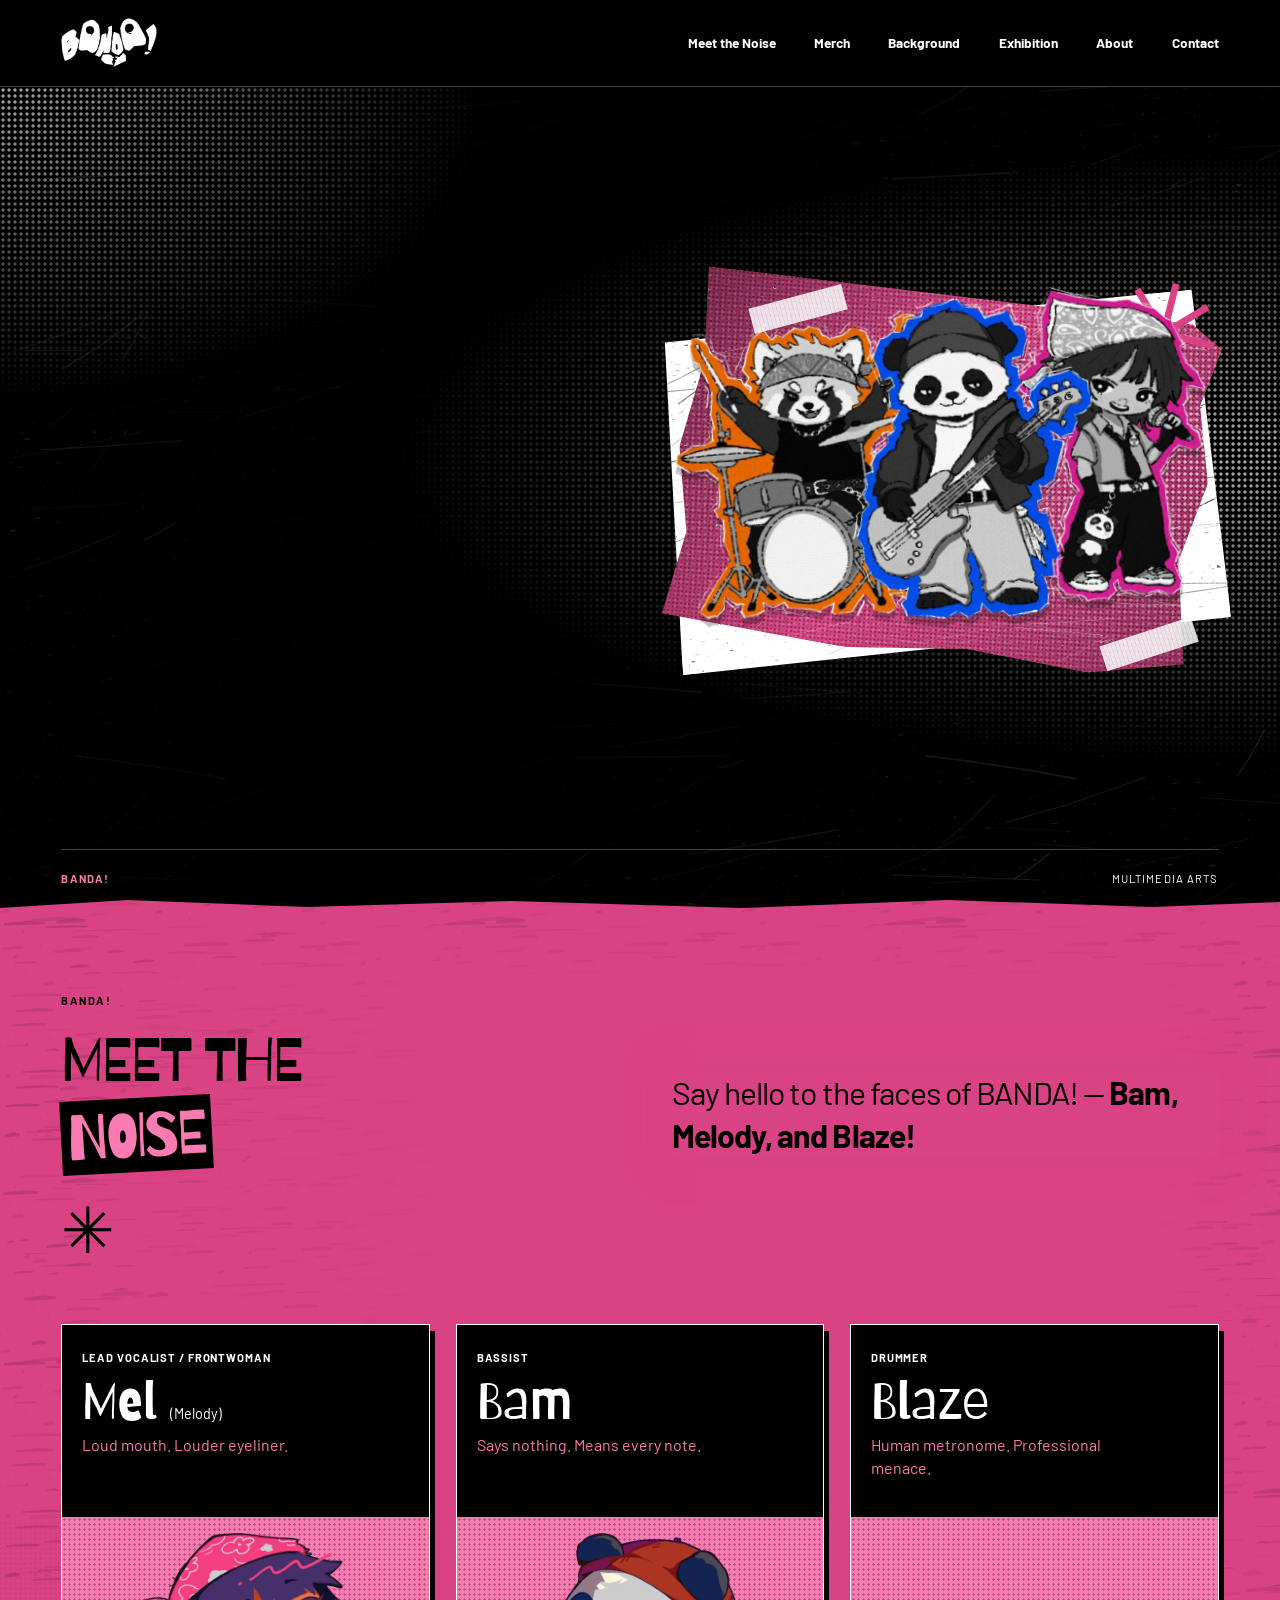
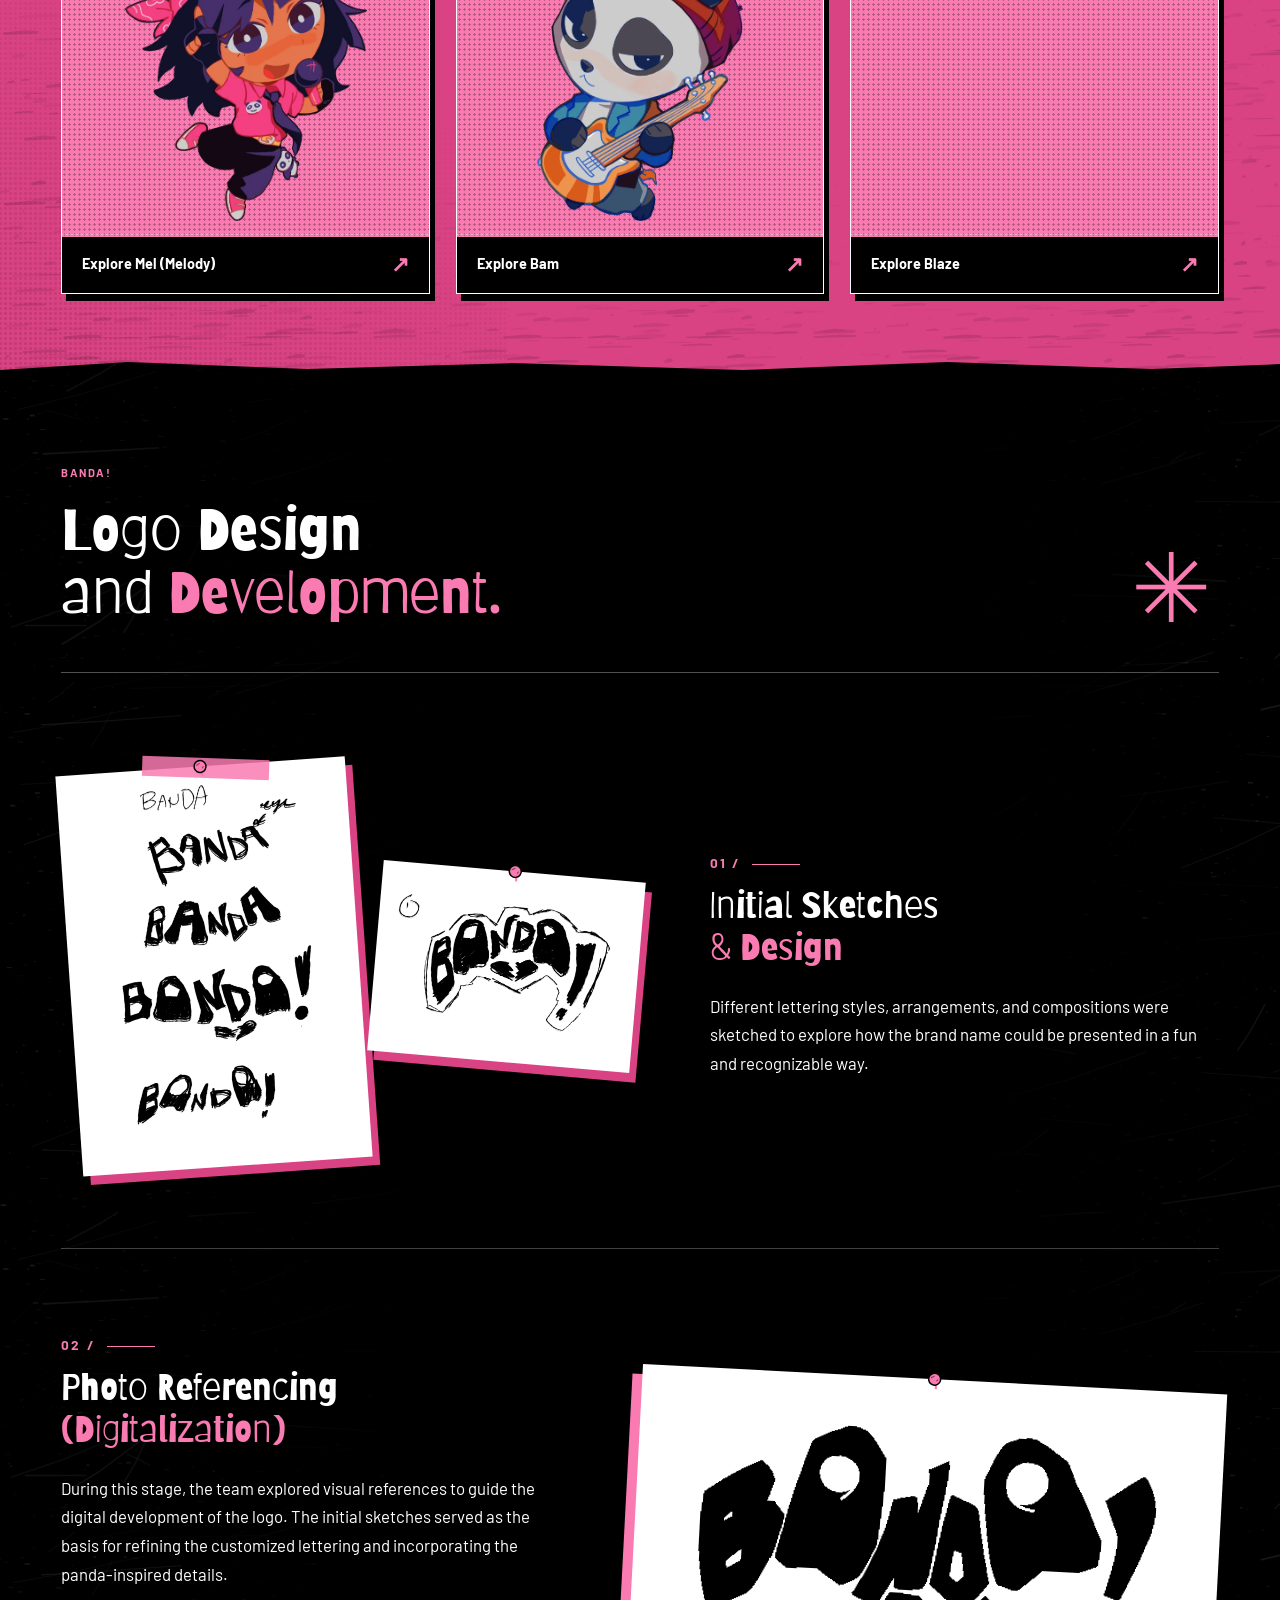
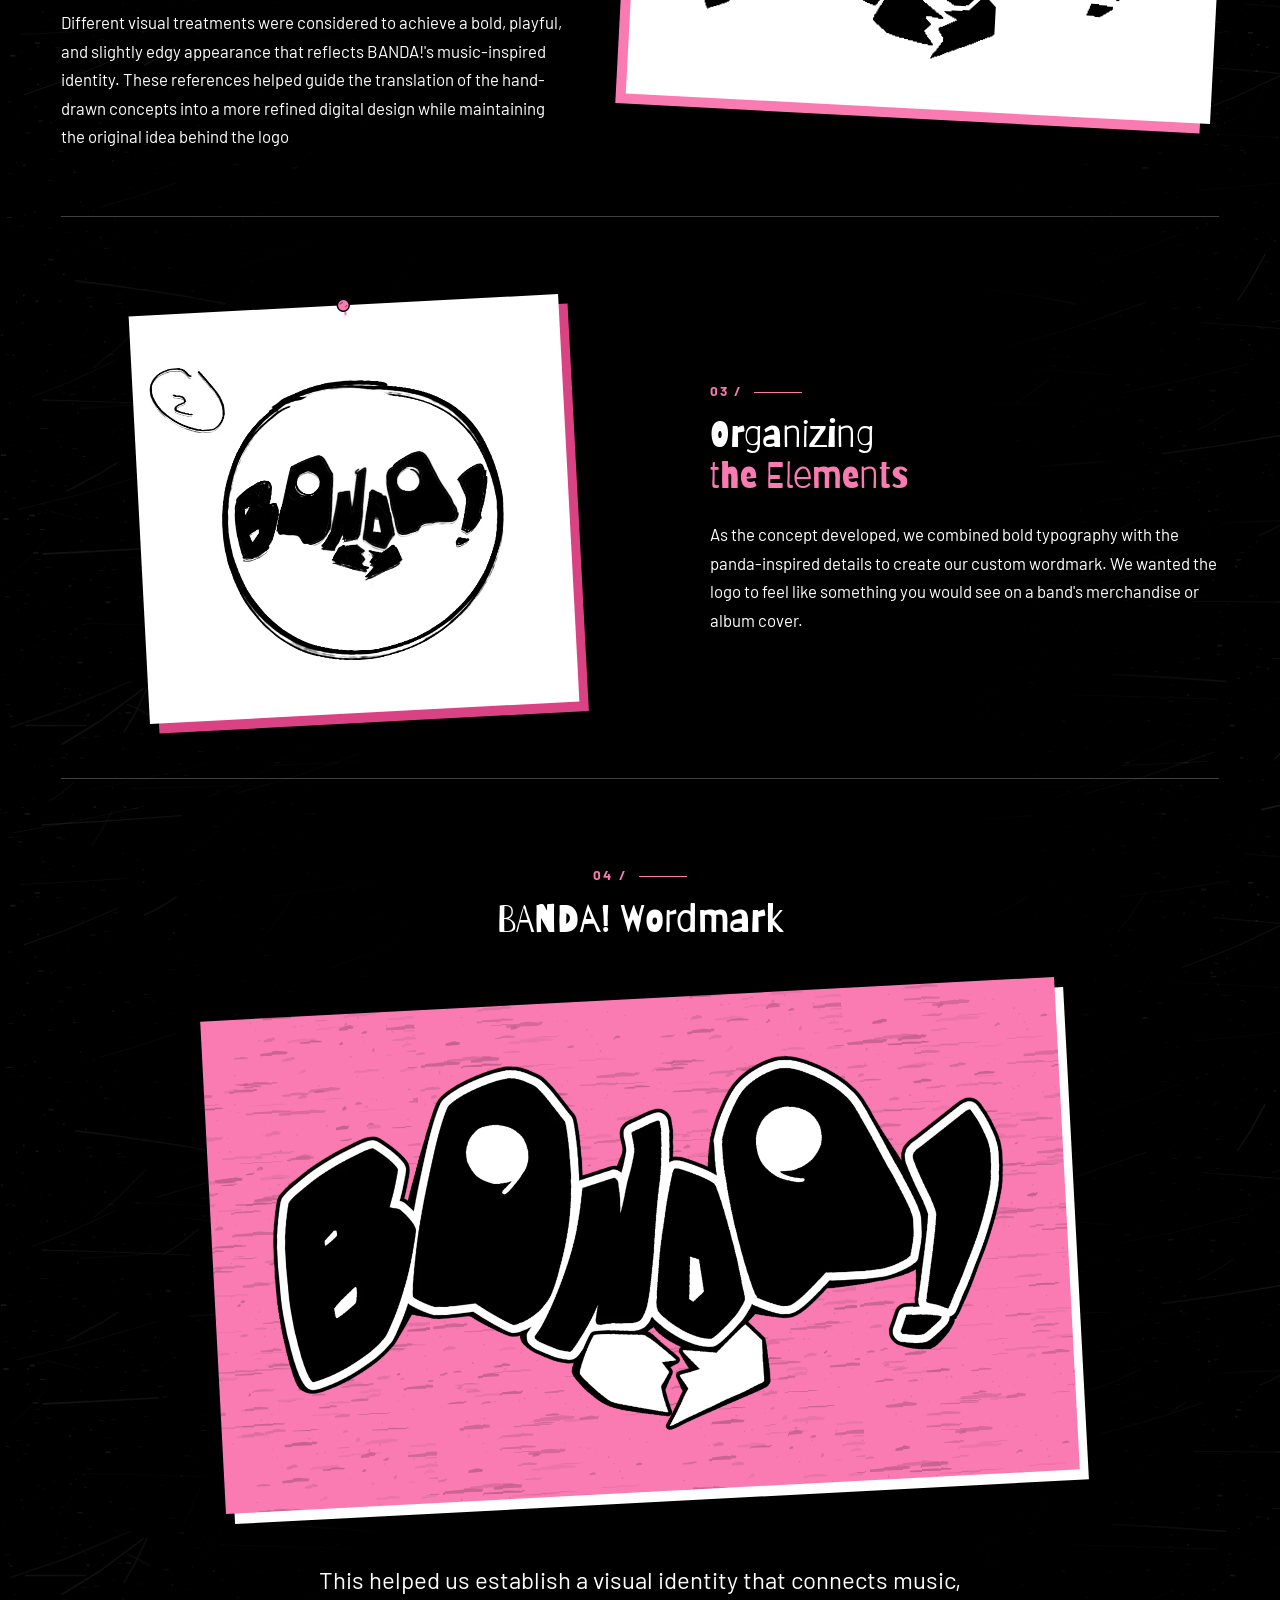
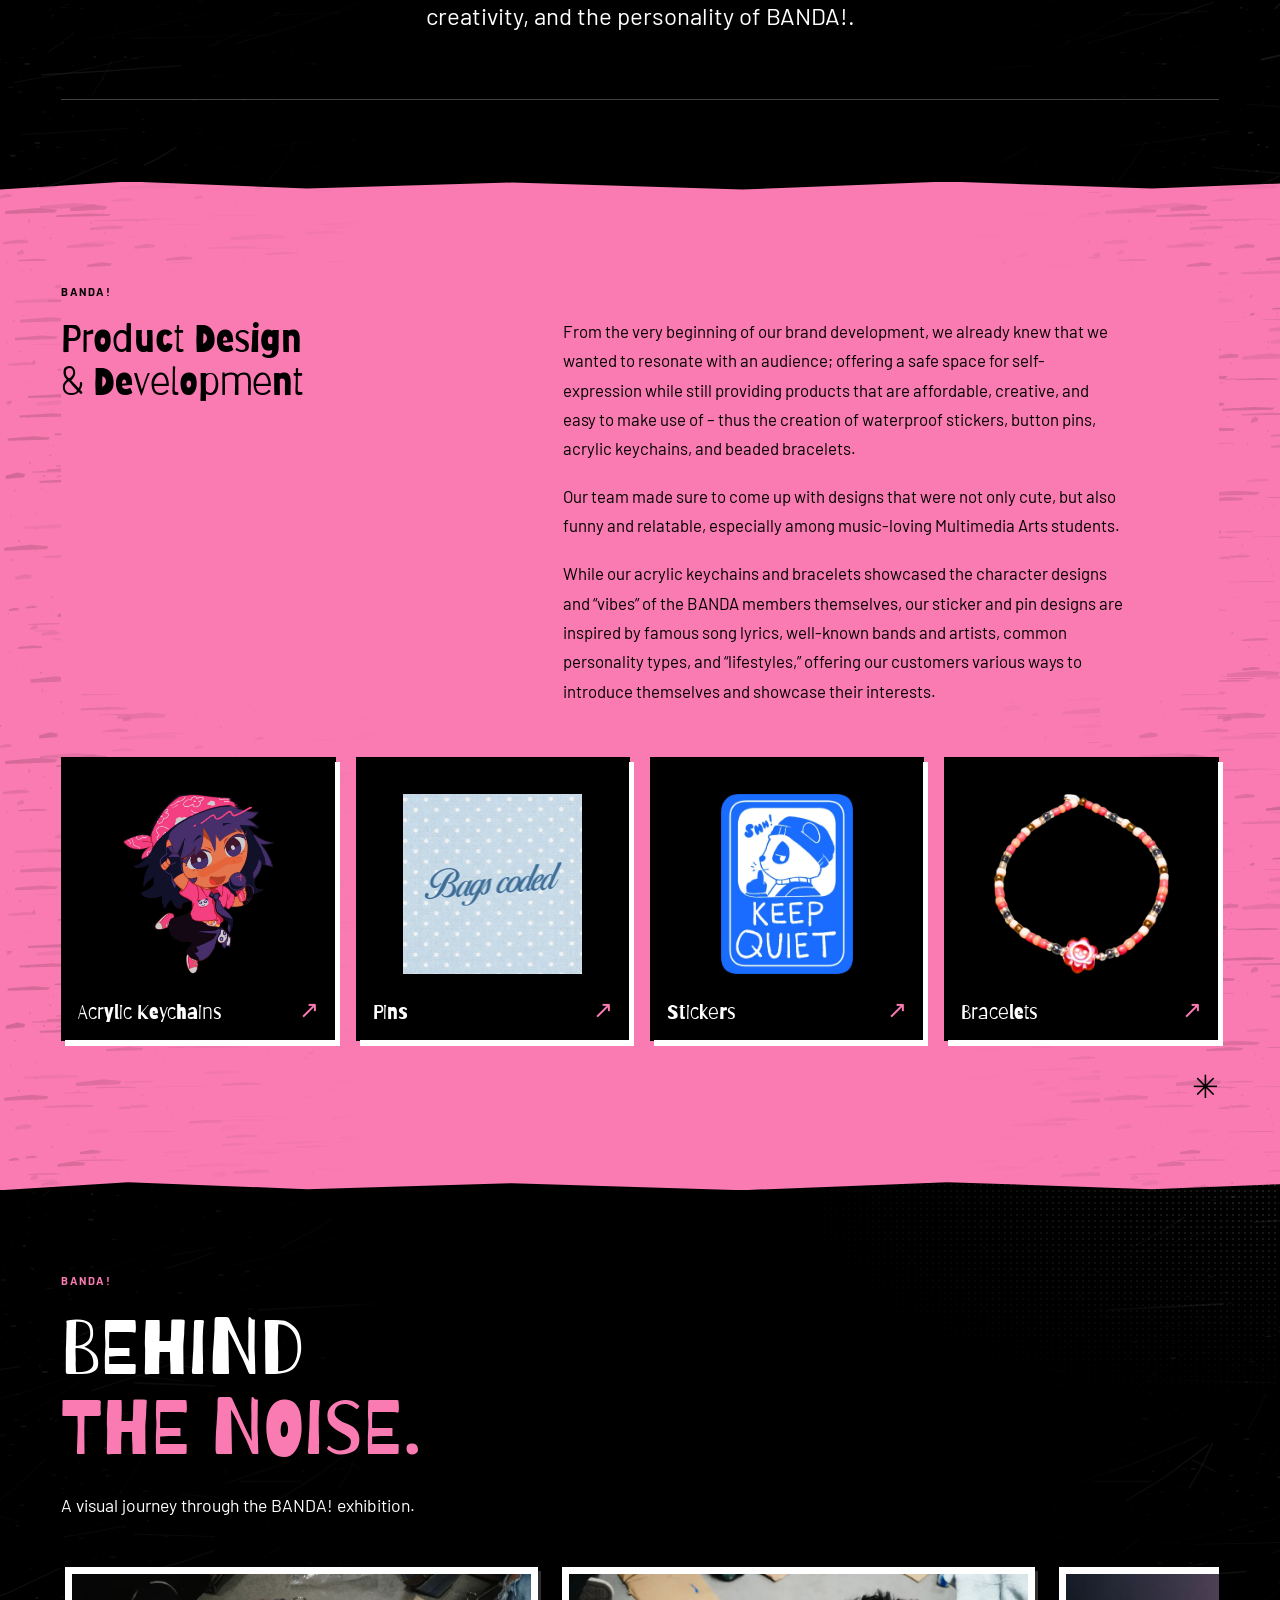
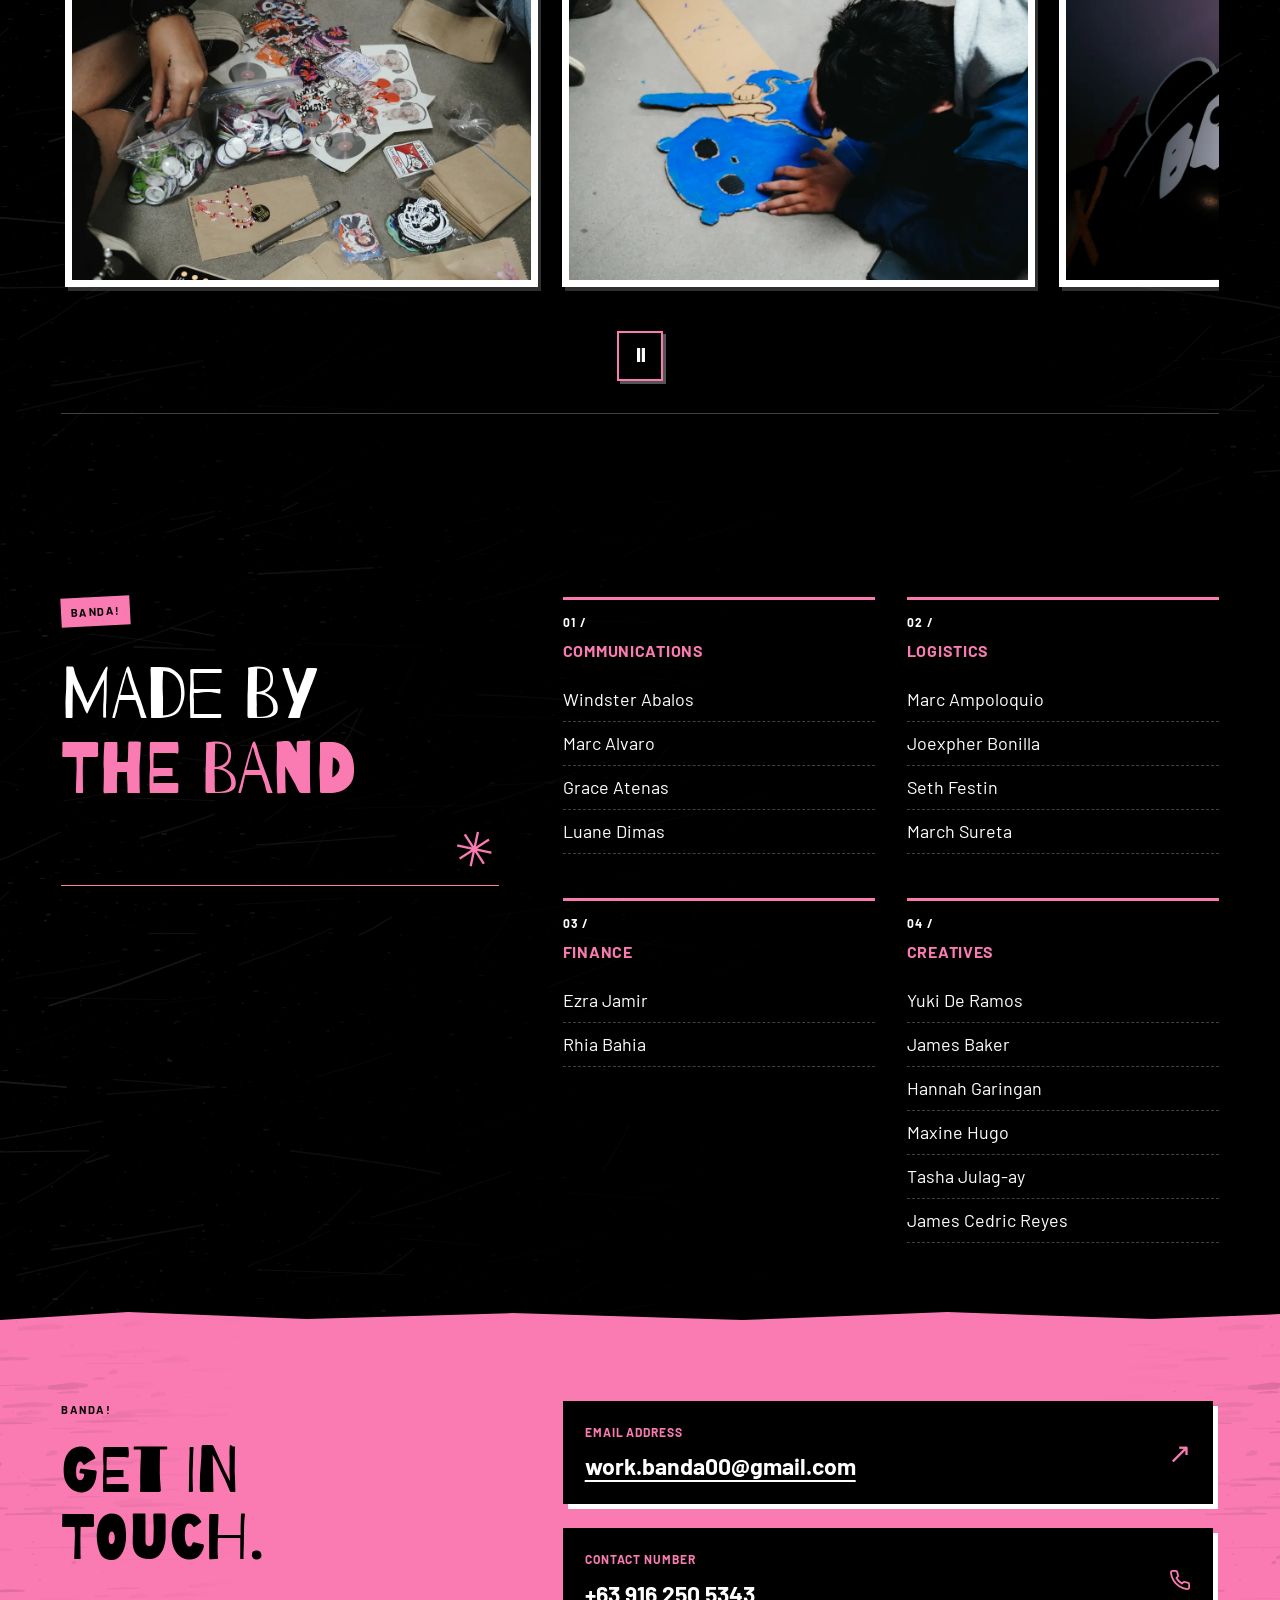
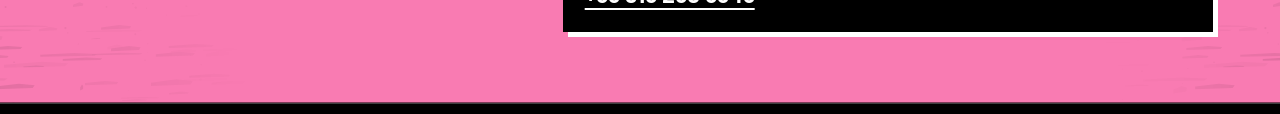
==== commit b9822c1b: "added exhibition gallery Add exhibition documentation gallery with interactive photo browsing and au" ====
--- a/index.html
+++ b/index.html
@@ -16,21 +16,23 @@
   <link rel="stylesheet" href="css/works.css">
   <link rel="stylesheet" href="css/team.css">
   <link rel="stylesheet" href="css/enhancements.css">
+  <link rel="stylesheet" href="css/exhibition.css">
   <script src="js/main.js" defer></script>
   <script src="js/enhancements.js" defer></script>
   <script src="js/sketch-pendulum.js" defer></script>
   <script src="js/dialog.js" defer></script>
   <script src="js/characters.js" defer></script>
+  <script src="js/exhibition.js" defer></script>
 </head>
 <body>
   <a class="skip-link" href="#main">Skip to content</a>
   <header class="site-header">
     <a class="brand" href="index.html" aria-label="BANDA! home"><img src="assets/images/brand/banda-wordmark.webp" alt="" width="1200" height="597"></a>
     <nav aria-label="Main navigation">
-      <a href="index.html" aria-current="page">Home</a>
       <a href="index.html#introduction">Meet the Noise</a>
       <a href="products.html">Merch</a>
       <a href="index.html#development">Background</a>
+      <a href="index.html#exhibition">Exhibition</a>
       <a href="index.html#about">About</a>
       <a href="index.html#contact">Contact</a>
     </nav>
@@ -182,6 +184,45 @@
       </div>
     </section>
 
+    <section class="exhibition" id="exhibition" aria-labelledby="exhibition-title">
+      <div class="section-inner exhibition-inner">
+        <header class="exhibition-heading"><p class="eyebrow">BANDA!</p><h2 id="exhibition-title">BEHIND<br><span>THE NOISE.</span></h2><p>A visual journey through the BANDA! exhibition.</p></header>
+        <div class="exhibition-gallery exhibition-marquee" data-manifest="js/data/exhibition.json">
+          <div class="exhibition-marquee-viewport" id="exhibition-viewport" role="group" aria-label="Exhibition photographs in chronological order. Use arrow keys to browse." tabindex="0">
+            <div class="exhibition-marquee-track">
+              <div class="exhibition-marquee-group" role="list">
+                <figure class="exhibition-marquee-photo" role="listitem" data-photo-sequence="1"><img src="assets/images/exhibition/01-preparation-01-small.webp" width="1080" height="720" alt="Hands sorting character merchandise, button pins, and beaded bracelets on a table." loading="lazy" decoding="async"></figure>
+                <figure class="exhibition-marquee-photo" role="listitem" data-photo-sequence="2"><img src="assets/images/exhibition/02-preparation-02-small.webp" width="1080" height="720" alt="A person working on a blue panda-shaped cutout on the floor." loading="lazy" decoding="async"></figure>
+                <figure class="exhibition-marquee-photo" role="listitem" data-photo-sequence="3"><img src="assets/images/exhibition/03-booth-01-small.webp" width="1080" height="720" alt="Close-up of the BANDA! wordmark on the curved black booth display." loading="lazy" decoding="async"></figure>
+                <figure class="exhibition-marquee-photo" role="listitem" data-photo-sequence="4"><img src="assets/images/exhibition/04-booth-02-small.webp" width="720" height="1080" alt="People posing behind the BANDA! booth and its merchandise display." loading="lazy" decoding="async"></figure>
+                <figure class="exhibition-marquee-photo" role="listitem" data-photo-sequence="5"><img src="assets/images/exhibition/05-showcase-01-small.webp" width="1080" height="720" alt="Character stickers displayed in a clear stand, including the blue Keep Quiet design." loading="lazy" decoding="async"></figure>
+                <figure class="exhibition-marquee-photo" role="listitem" data-photo-sequence="6"><img src="assets/images/exhibition/06-showcase-02-small.webp" width="1080" height="720" alt="Colorful beaded bracelets hanging from a black display stand." loading="lazy" decoding="async"></figure>
+                <figure class="exhibition-marquee-photo" role="listitem" data-photo-sequence="7"><img src="assets/images/exhibition/07-showcase-03-small.webp" width="1080" height="720" alt="A person pointing to button pins attached to a pink Multimedia Arts lanyard." loading="lazy" decoding="async"></figure>
+                <figure class="exhibition-marquee-photo" role="listitem" data-photo-sequence="8"><img src="assets/images/exhibition/08-social-01-small.webp" width="720" height="1080" alt="Visitors gathered around the booth table looking at the merchandise." loading="lazy" decoding="async"></figure>
+                <figure class="exhibition-marquee-photo" role="listitem" data-photo-sequence="9"><img src="assets/images/exhibition/09-social-02-small.webp" width="720" height="1080" alt="Two people looking over booth merchandise, one wearing a pink bandana." loading="lazy" decoding="async"></figure>
+                <figure class="exhibition-marquee-photo" role="listitem" data-photo-sequence="10"><img src="assets/images/exhibition/10-social-03-small.webp" width="720" height="1080" alt="Three people posing in front of the BANDA! booth." loading="lazy" decoding="async"></figure>
+                <figure class="exhibition-marquee-photo" role="listitem" data-photo-sequence="11"><img src="assets/images/exhibition/11-social-04-small.webp" width="720" height="1080" alt="Visitors posing beside the BANDA! booth and product display." loading="lazy" decoding="async"></figure>
+                <figure class="exhibition-marquee-photo" role="listitem" data-photo-sequence="12"><img src="assets/images/exhibition/12-social-05-small.webp" width="720" height="1080" alt="A visitor leaning over the clear merchandise display to look at the designs." loading="lazy" decoding="async"></figure>
+                <figure class="exhibition-marquee-photo" role="listitem" data-photo-sequence="13"><img src="assets/images/exhibition/13-social-06-small.webp" width="720" height="1080" alt="Two visitors posing with hand signs beside the BANDA! booth." loading="lazy" decoding="async"></figure>
+                <figure class="exhibition-marquee-photo" role="listitem" data-photo-sequence="14"><img src="assets/images/exhibition/14-instruments-01-small.webp" width="720" height="1080" alt="Bass guitars and panda plush toys arranged in front of a seated person." loading="lazy" decoding="async"></figure>
+                <figure class="exhibition-marquee-photo" role="listitem" data-photo-sequence="15"><img src="assets/images/exhibition/15-instruments-02-small.webp" width="1080" height="720" alt="Hands playing a keyboard beneath a handwritten Play Me sign." loading="lazy" decoding="async"></figure>
+                <figure class="exhibition-marquee-photo" role="listitem" data-photo-sequence="16"><img src="assets/images/exhibition/16-instruments-03-small.webp" width="1080" height="720" alt="A panda plush toy attached to a bass guitar under blue and pink lighting." loading="lazy" decoding="async"></figure>
+                <figure class="exhibition-marquee-photo" role="listitem" data-photo-sequence="17"><img src="assets/images/exhibition/17-entertainment-01-small.webp" width="720" height="1080" alt="A person wearing a pink bandana holding a white electric bass guitar." loading="lazy" decoding="async"></figure>
+                <figure class="exhibition-marquee-photo" role="listitem" data-photo-sequence="18"><img src="assets/images/exhibition/18-entertainment-02-small.webp" width="720" height="1080" alt="A person in sunglasses and a red plaid shirt playing a keyboard." loading="lazy" decoding="async"></figure>
+                <figure class="exhibition-marquee-photo" role="listitem" data-photo-sequence="19"><img src="assets/images/exhibition/19-entertainment-03-small.webp" width="1080" height="720" alt="A person singing into a microphone beside the exhibition booths." loading="lazy" decoding="async"></figure>
+                <figure class="exhibition-marquee-photo" role="listitem" data-photo-sequence="20"><img src="assets/images/exhibition/20-group-pic-01-small.webp" width="1080" height="720" alt="A group posing together beside the BANDA! booth and merchandise table." loading="lazy" decoding="async"></figure>
+              </div>
+            </div>
+          </div>
+          <div class="exhibition-marquee-controls" hidden>
+            <button id="exhibition-toggle" type="button" aria-controls="exhibition-viewport" aria-label="Pause photo movement"><span class="marquee-toggle-icon" aria-hidden="true">⏸</span></button>
+          </div>
+          <p class="sr-only" id="exhibition-announcement" role="status" aria-live="polite" aria-atomic="true"></p>
+          <p class="exhibition-error" role="alert" hidden></p>
+        </div>
+      </div>
+    </section>
+
     <section class="team-credits" id="about" aria-labelledby="team-title" tabindex="-1">
       <div class="section-inner team-inner">
         <header class="team-heading"><p class="eyebrow">BANDA!</p><h2 id="team-title">MADE BY<br><span>THE BAND</span></h2><span class="credits-mark" aria-hidden="true">✳</span></header>
--- a/css/layout.css
+++ b/css/layout.css
@@ -16,8 +16,9 @@
 .intro-body > p + p { margin-top: 1.5rem; }
 .site-footer { padding: 1.5rem var(--gutter); display: flex; justify-content: space-between; align-items: center; gap: 1rem; }
 /* The extra 8px sits beneath the overlapping torn edge of the next section. */
+/* Cap unusually tall desktop-site viewports; landscape desktops keep their full viewport height. */
 @media (min-width: 761px) {
-  .hero-inner { min-height: calc(100svh - var(--hero-header-height, 87px) + 8px); grid-template-rows: minmax(min-content, 1fr) auto; row-gap: 2rem; }
+  .hero-inner { min-height: calc(min(100svh, 100vw) - var(--hero-header-height, 87px) + 8px); grid-template-rows: minmax(min-content, 1fr) auto; row-gap: 2rem; }
   .hero-copy { padding-bottom: 0; }
   .hero .character-collage { margin-block: 0; }
 }
--- a/css/works.css
+++ b/css/works.css
@@ -134,23 +134,23 @@
   .products-hero-artwork { min-height: clamp(190px, 58vw, 440px); }
   .products-hero-artwork img { width: 125%; right: -12.5%; bottom: -3rem; }
 }
-.products-hero .intro-link { position: relative; isolation: isolate; background: transparent; border-color: transparent; margin-right: .75rem; transition: transform 200ms ease; }
-.products-hero .intro-link::before, .products-hero .intro-link::after { content: ''; position: absolute; inset: -2px; pointer-events: none; transition: transform 200ms ease; }
-.products-hero .intro-link::before { z-index: -2; background: var(--white); transform: translate(4px, 5px); }
-.products-hero .intro-link::after { z-index: -1; background: var(--pink); }
-.products-hero .intro-link > span { transition: transform 200ms ease; }
-.products-hero .intro-link:focus-visible { transform: translate(2px, 3px); outline: 3px solid var(--white); outline-offset: 5px; }
-.products-hero .intro-link:focus-visible::before { transform: translate(2px, 2px); }
-.products-hero .intro-link:focus-visible > span { transform: translateY(2px); }
-@media (hover: hover) and (pointer: fine) {
-  .products-hero .intro-link:hover { transform: translate(2px, 3px); }
-  .products-hero .intro-link:hover::before { transform: translate(2px, 2px); }
-  .products-hero .intro-link:hover > span { transform: translateY(2px); }
-}
-@media (prefers-reduced-motion: reduce) {
-  .products-hero .intro-link, .products-hero .intro-link::before, .products-hero .intro-link::after, .products-hero .intro-link > span { transition: none; }
-  .products-hero .intro-link:hover, .products-hero .intro-link:focus-visible, .products-hero .intro-link:hover > span, .products-hero .intro-link:focus-visible > span { transform: none; }
-  .products-hero .intro-link:hover::before, .products-hero .intro-link:focus-visible::before { transform: translate(4px, 5px); }
+.intro-link.paper-link { position: relative; isolation: isolate; background: transparent; border-color: transparent; transition: transform 200ms ease; }
+.intro-link.paper-link::before, .intro-link.paper-link::after { content: ''; position: absolute; inset: -2px; pointer-events: none; transition: transform 200ms ease; }
+.intro-link.paper-link::before { z-index: -2; background: var(--white); transform: translate(4px, 5px); }
+.intro-link.paper-link::after { z-index: -1; background: var(--pink); }
+.intro-link.paper-link > span { transition: transform 200ms ease; }
+.intro-link.paper-link:focus-visible { transform: translate(2px, 3px); outline: 3px solid var(--white); outline-offset: 5px; }
+.intro-link.paper-link:focus-visible::before { transform: translate(2px, 2px); }
+.intro-link.paper-link:focus-visible > span { transform: translate(var(--paper-arrow-x, 0px), var(--paper-arrow-y, 2px)); }
+@media (hover: hover) and (pointer: fine) {
+  .intro-link.paper-link:hover { transform: translate(2px, 3px); }
+  .intro-link.paper-link:hover::before { transform: translate(2px, 2px); }
+  .intro-link.paper-link:hover > span { transform: translate(var(--paper-arrow-x, 0px), var(--paper-arrow-y, 2px)); }
+}
+@media (prefers-reduced-motion: reduce) {
+  .intro-link.paper-link, .intro-link.paper-link::before, .intro-link.paper-link::after, .intro-link.paper-link > span { transition: none; }
+  .intro-link.paper-link:hover, .intro-link.paper-link:focus-visible, .intro-link.paper-link:hover > span, .intro-link.paper-link:focus-visible > span { transform: none; }
+  .intro-link.paper-link:hover::before, .intro-link.paper-link:focus-visible::before { transform: translate(4px, 5px); }
 }
 
 
@@ -196,8 +196,9 @@
 }
 
 /* Match the homepage viewport framing, retaining the bottom-anchored artwork. */
+/* Cap unusually tall desktop-site viewports; landscape desktops keep their full viewport height. */
 @media (min-width: 761px) {
-  .products-hero-inner { min-height: calc(100svh - var(--hero-header-height, 87px) + 8px); }
+  .products-hero-inner { min-height: calc(min(100svh, 100vw) - var(--hero-header-height, 87px) + 8px); }
 }
 
 /* Center the oversized foreground with the text, instead of pinning it below the row. */
@@ -205,3 +206,41 @@
   .products-hero-artwork { display: grid; align-self: center; place-items: center; }
   .products-hero-artwork img { position: static; justify-self: end; margin-inline-end: calc(-1 * clamp(0px, calc((100vw - var(--content-width)) / 2 + var(--gutter)), 25%)); }
 }
+
+/* Products hero retains its original collection action. */
+.products-hero-actions { display: flex; flex-wrap: wrap; align-items: center; gap: 1rem; margin-top: 1.75rem; }
+.products-hero-actions .intro-link { margin-top: 0; margin-right: 0; }
+@media (any-pointer: coarse) {
+  .intro-link.paper-link:is(:active, .is-touch-pressed) { transform: translate(2px, 3px); }
+  .intro-link.paper-link:is(:active, .is-touch-pressed)::before { transform: translate(2px, 2px); }
+  .intro-link.paper-link:is(:active, .is-touch-pressed) > span { transform: translate(var(--paper-arrow-x, 0px), var(--paper-arrow-y, 2px)); }
+}
+@media (prefers-reduced-motion: reduce) {
+  .intro-link.paper-link:is(:active, .is-touch-pressed),
+  .intro-link.paper-link:is(:hover, :focus-visible, :active, .is-touch-pressed) > span { transform: none; }
+  .intro-link.paper-link:is(:active, .is-touch-pressed)::before { transform: translate(4px, 5px); }
+}
+
+
+
+/* Closing invitation after the gallery, using the shared paper-link interaction. */
+.merch-store-cta { position: relative; isolation: isolate; background: var(--black); color: var(--white); }
+.merch-store-cta::before { content: ''; position: absolute; z-index: -1; inset: 0; background: url('../assets/images/textures/distressed-surface.svg') center / 850px; filter: invert(1); opacity: .16; mask-image: linear-gradient(100deg, #000, transparent 65%); pointer-events: none; }
+.merch-store-inner { display: grid; grid-template-columns: .9fr 1.1fr; gap: clamp(2rem, 5vw, 5rem); align-items: center; padding-block: clamp(3.5rem, 7vw, 6rem); }
+.merch-store-heading .eyebrow { color: var(--pink); }
+.merch-store-heading h2 { margin-top: 1.25rem; font: 400 clamp(2.5rem, 5vw, 5rem)/1.08 var(--font-display); }
+.merch-store-heading h2 span { color: var(--pink); }
+.merch-store-copy { min-width: 0; width: 100%; text-align: right; }
+.merch-store-copy > p:first-child { max-width: 43ch; margin-left: auto; font-size: 1.1rem; line-height: 1.7; }
+.merch-store-cta .paper-link { --paper-arrow-x: 2px; --paper-arrow-y: -2px; }
+.merch-store-cta .merch-store-notice { margin-top: 1.25rem; font-size: .9rem; line-height: 1.6; }
+@media (max-width: 850px) {
+  .merch-store-inner { grid-template-columns: minmax(0, 1fr); }
+  .merch-store-copy { text-align: left; }
+  .merch-store-copy > p:first-child { margin-left: 0; }
+}
+
+/* Keep the description's existing right-side measure; align its actions to that measure. */
+@media (min-width: 851px) {
+  .merch-store-copy { width: fit-content; max-width: 100%; justify-self: end; text-align: left; }
+}
--- a/css/exhibition.css
+++ b/css/exhibition.css
@@ -0,0 +1,36 @@
+/* Ordered exhibition photo marquee. The archived ZIP preserves the card-stack version. */
+.exhibition { position: relative; isolation: isolate; background: var(--black); color: var(--white); }
+.exhibition::before { content: ''; position: absolute; z-index: -1; inset: 0; background: url('../assets/images/textures/distressed-surface.svg') center / 850px; filter: invert(1); opacity: .14; mask-image: linear-gradient(90deg, #000, transparent 35%, transparent 80%, #000); pointer-events: none; }
+.exhibition::after { content: ''; position: absolute; z-index: -1; top: 0; right: 0; width: 40%; height: 25%; background: radial-gradient(var(--white) 1px, transparent 1.5px) 0 0 / 6px 6px; opacity: .12; mask-image: radial-gradient(ellipse at 100% 0, #000, transparent 70%); pointer-events: none; }
+.exhibition-inner { padding-block: clamp(3.5rem, 7vw, 6rem); }
+/* Match the one-pixel process-section dividers across the padded content width. */
+.exhibition-inner::after { content: ''; display: block; height: 1px; background: #ffffff40; }
+.exhibition-heading { margin-bottom: 2.5rem; }
+.exhibition-heading .eyebrow { color: var(--pink); }
+.exhibition-heading h2 { margin-block: 1rem 1.5rem; font: 400 clamp(2.6rem, 6vw, 5.5rem)/1.05 var(--font-display); }
+.exhibition-heading h2 span { color: var(--pink); }
+.exhibition-heading > p:last-child { font-size: 1.1rem; line-height: 1.6; }
+/* The first group is also the usable, horizontally scrollable no-JS fallback. */
+.exhibition-gallery { padding-bottom: 2rem; }
+.exhibition-marquee { --photo-height: clamp(12rem, 26vw, 20rem); --photo-gap: clamp(1rem, 2vw, 1.5rem); }
+.exhibition-marquee-viewport { width: 100%; max-width: 100%; overflow-x: auto; overflow-y: hidden; padding: .5rem .25rem .75rem; scroll-behavior: auto; overscroll-behavior-x: contain; scrollbar-color: var(--pink) var(--black); scrollbar-width: thin; }
+.exhibition-marquee-viewport:focus-visible { outline: 3px solid var(--pink); outline-offset: 5px; }
+.exhibition-marquee.is-enhanced:not(.is-reduced) .exhibition-marquee-viewport { scrollbar-width: none; }
+.exhibition-marquee.is-enhanced:not(.is-reduced) .exhibition-marquee-viewport::-webkit-scrollbar { display: none; }
+.exhibition-marquee.is-enhanced .exhibition-marquee-viewport { touch-action: pan-y pinch-zoom; cursor: grab; user-select: none; -webkit-user-select: none; }
+.exhibition-marquee.is-dragging .exhibition-marquee-viewport { cursor: grabbing; }
+.exhibition-marquee-track { display: flex; width: max-content; }
+.exhibition-marquee-group { display: flex; flex: 0 0 auto; align-items: center; gap: var(--photo-gap); padding-right: var(--photo-gap); }
+.exhibition-marquee-photo { flex: 0 0 auto; margin: 0; }
+.exhibition-marquee-photo img { display: block; width: auto; max-width: none; height: var(--photo-height); object-fit: contain; border: clamp(.35rem, .6vw, .6rem) solid var(--white); box-shadow: 3px 4px 0 #ffffff30; }
+.exhibition-marquee-group[aria-hidden="true"] { pointer-events: none; }
+.exhibition-marquee-controls { display: flex; justify-content: center; margin-top: 2rem; }
+.exhibition-marquee-controls[hidden], .exhibition-error[hidden] { display: none; }
+.exhibition-marquee-controls button { display: inline-flex; align-items: center; justify-content: center; gap: .6rem; min-height: 46px; width: 46px; min-width: 46px; padding: .65rem; border: 2px solid var(--pink); background: var(--black); color: var(--white); box-shadow: 3px 3px 0 #ffffff55; font: 700 .95rem/1.3 var(--font-body); cursor: pointer; transition: background-color 180ms, color 180ms; }
+.exhibition-marquee-controls button:not(:disabled):is(:hover, :active) { background: var(--pink); color: var(--black); }
+.exhibition-marquee-controls button:focus-visible { outline: 3px solid var(--white); outline-offset: 5px; }
+.exhibition-marquee-controls button:disabled { opacity: .65; cursor: default; }
+.marquee-toggle-icon { font-size: 1.2rem; }
+.exhibition-error { margin-top: 1.5rem; }
+
+@media (prefers-reduced-motion: reduce) { .exhibition-marquee-controls button { transition: none; } }
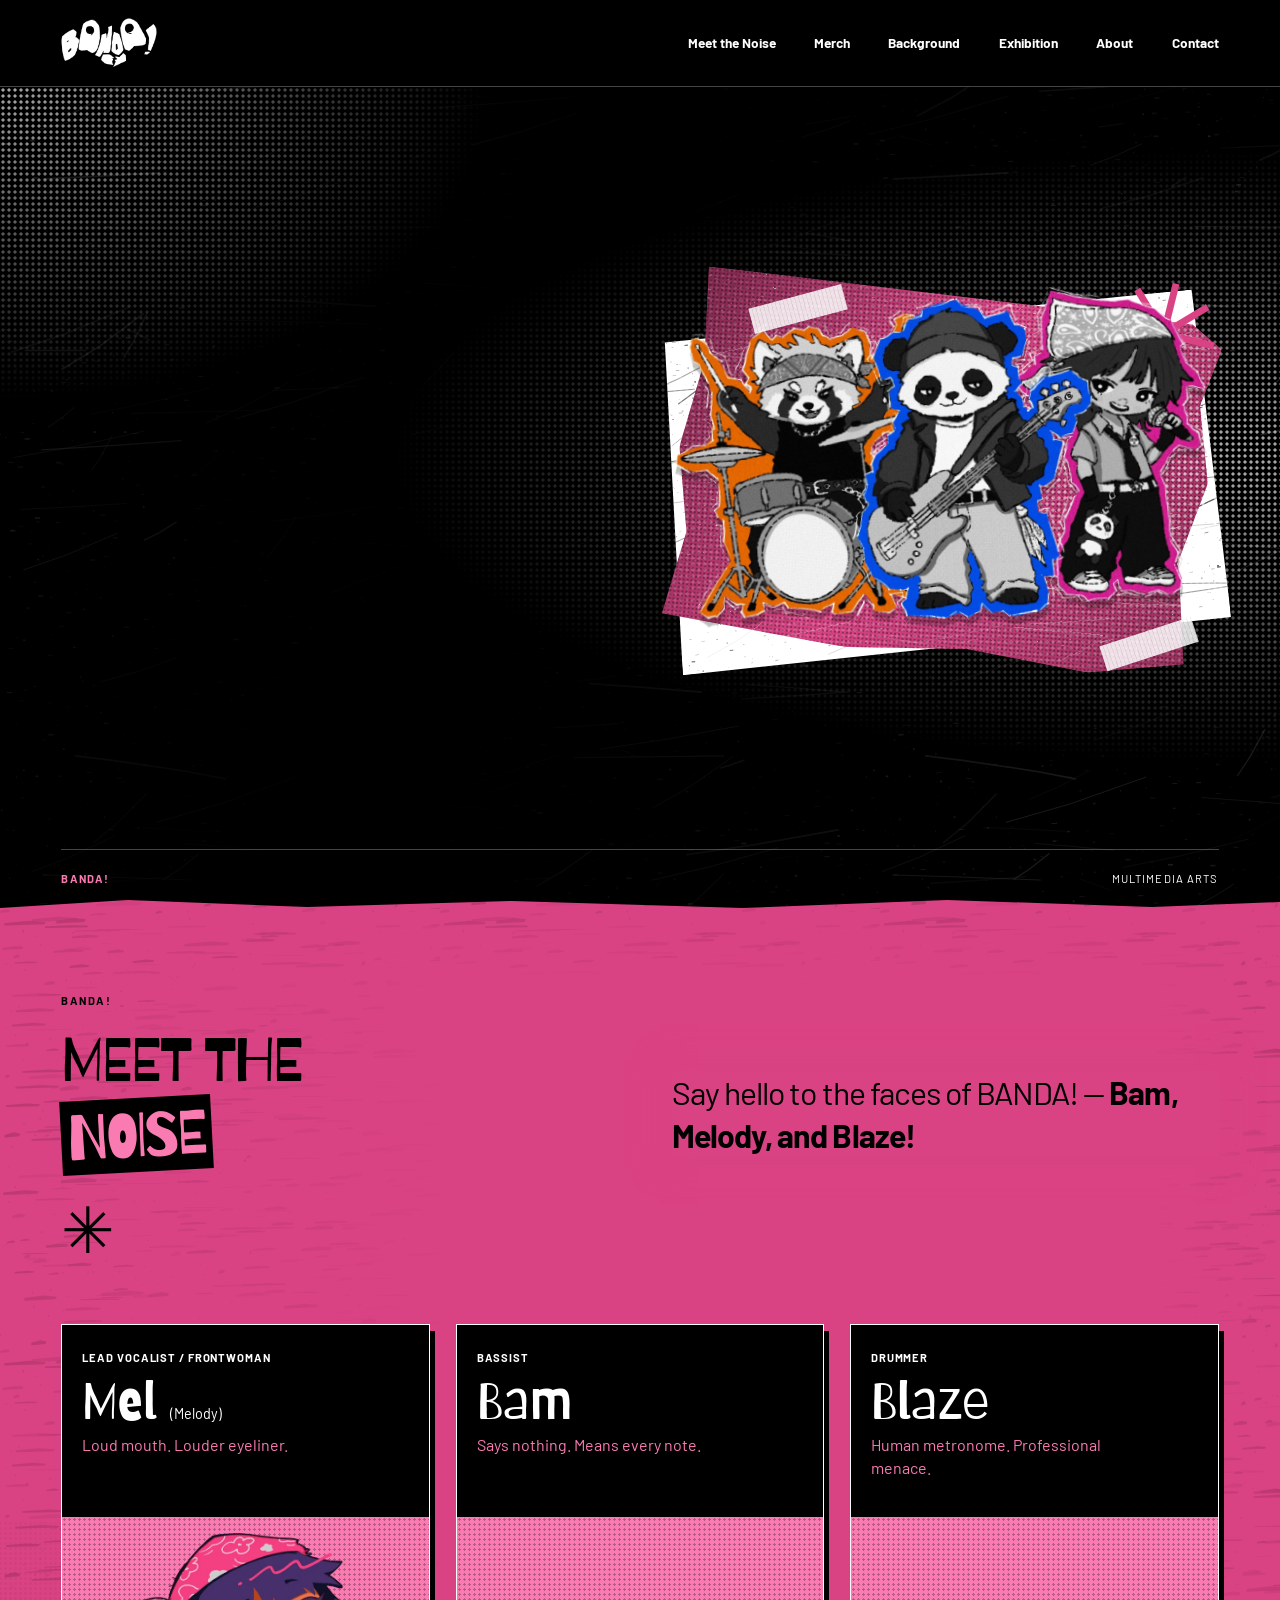
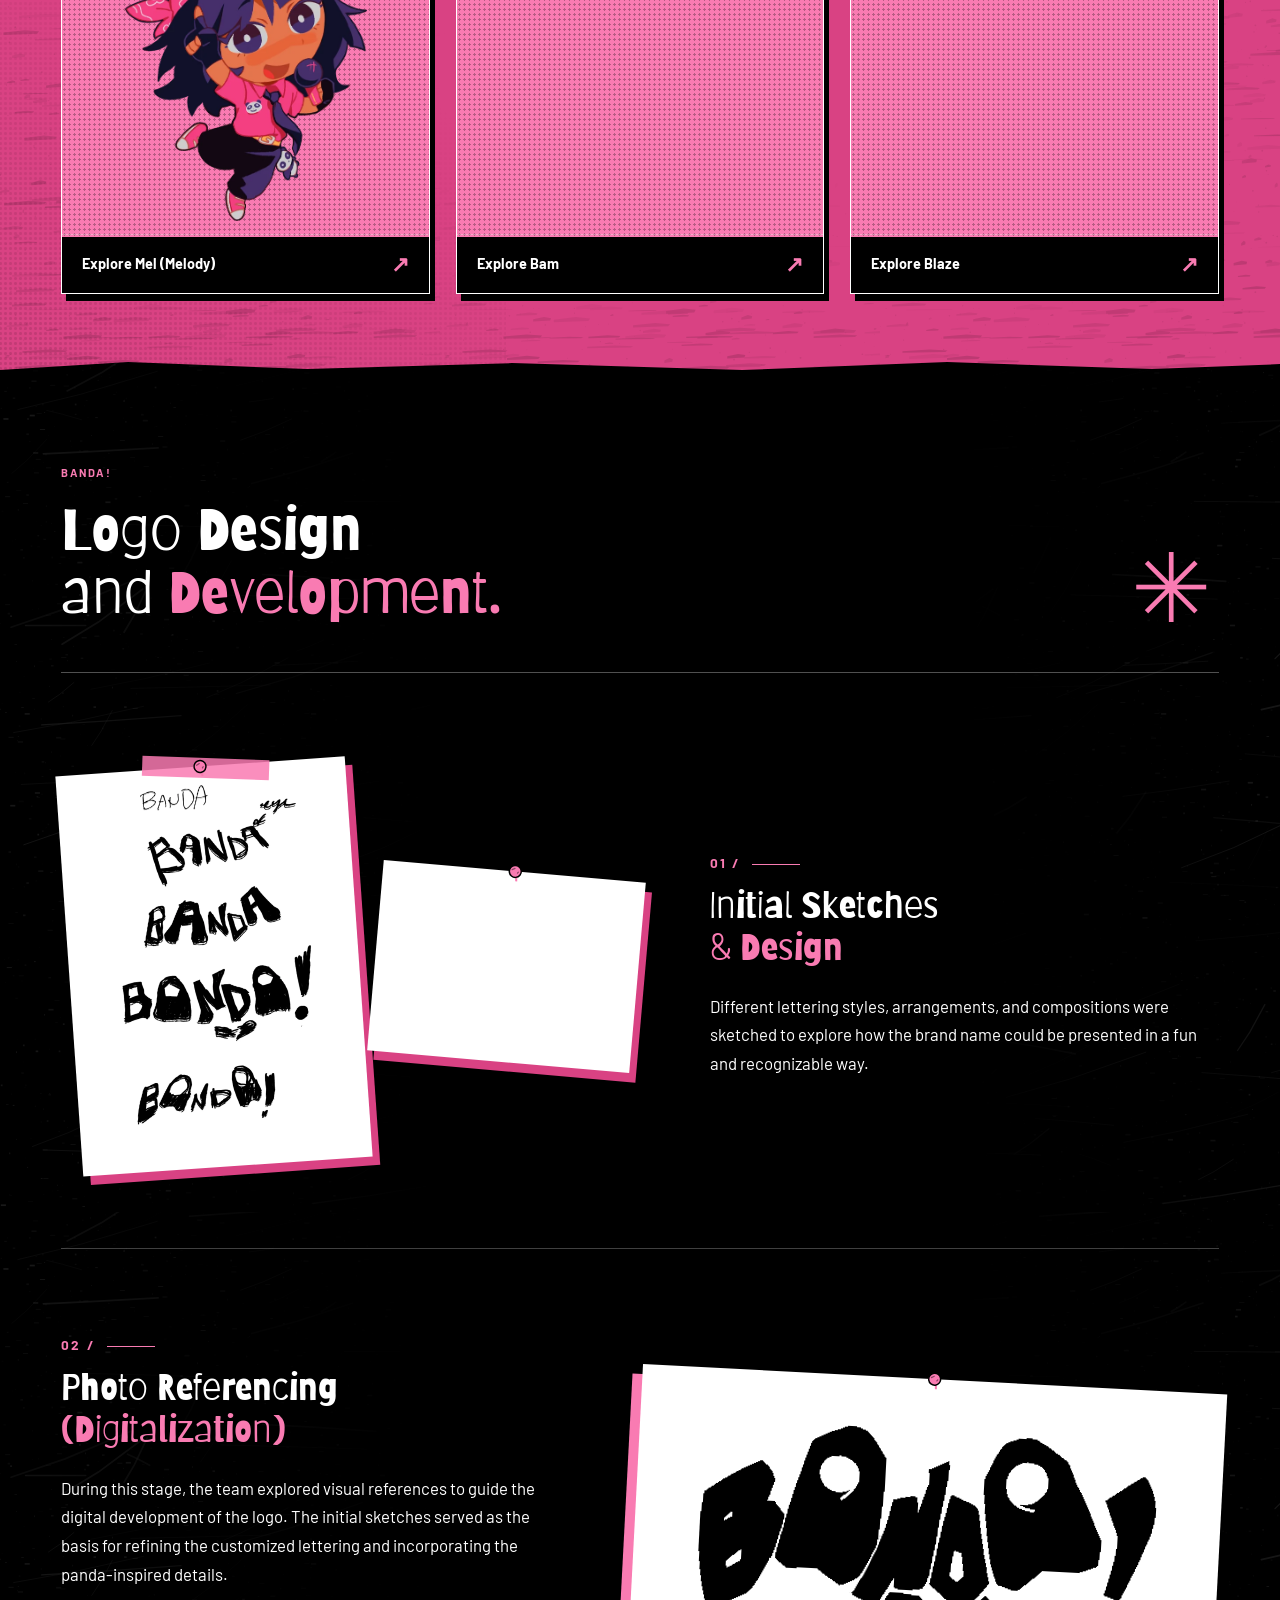
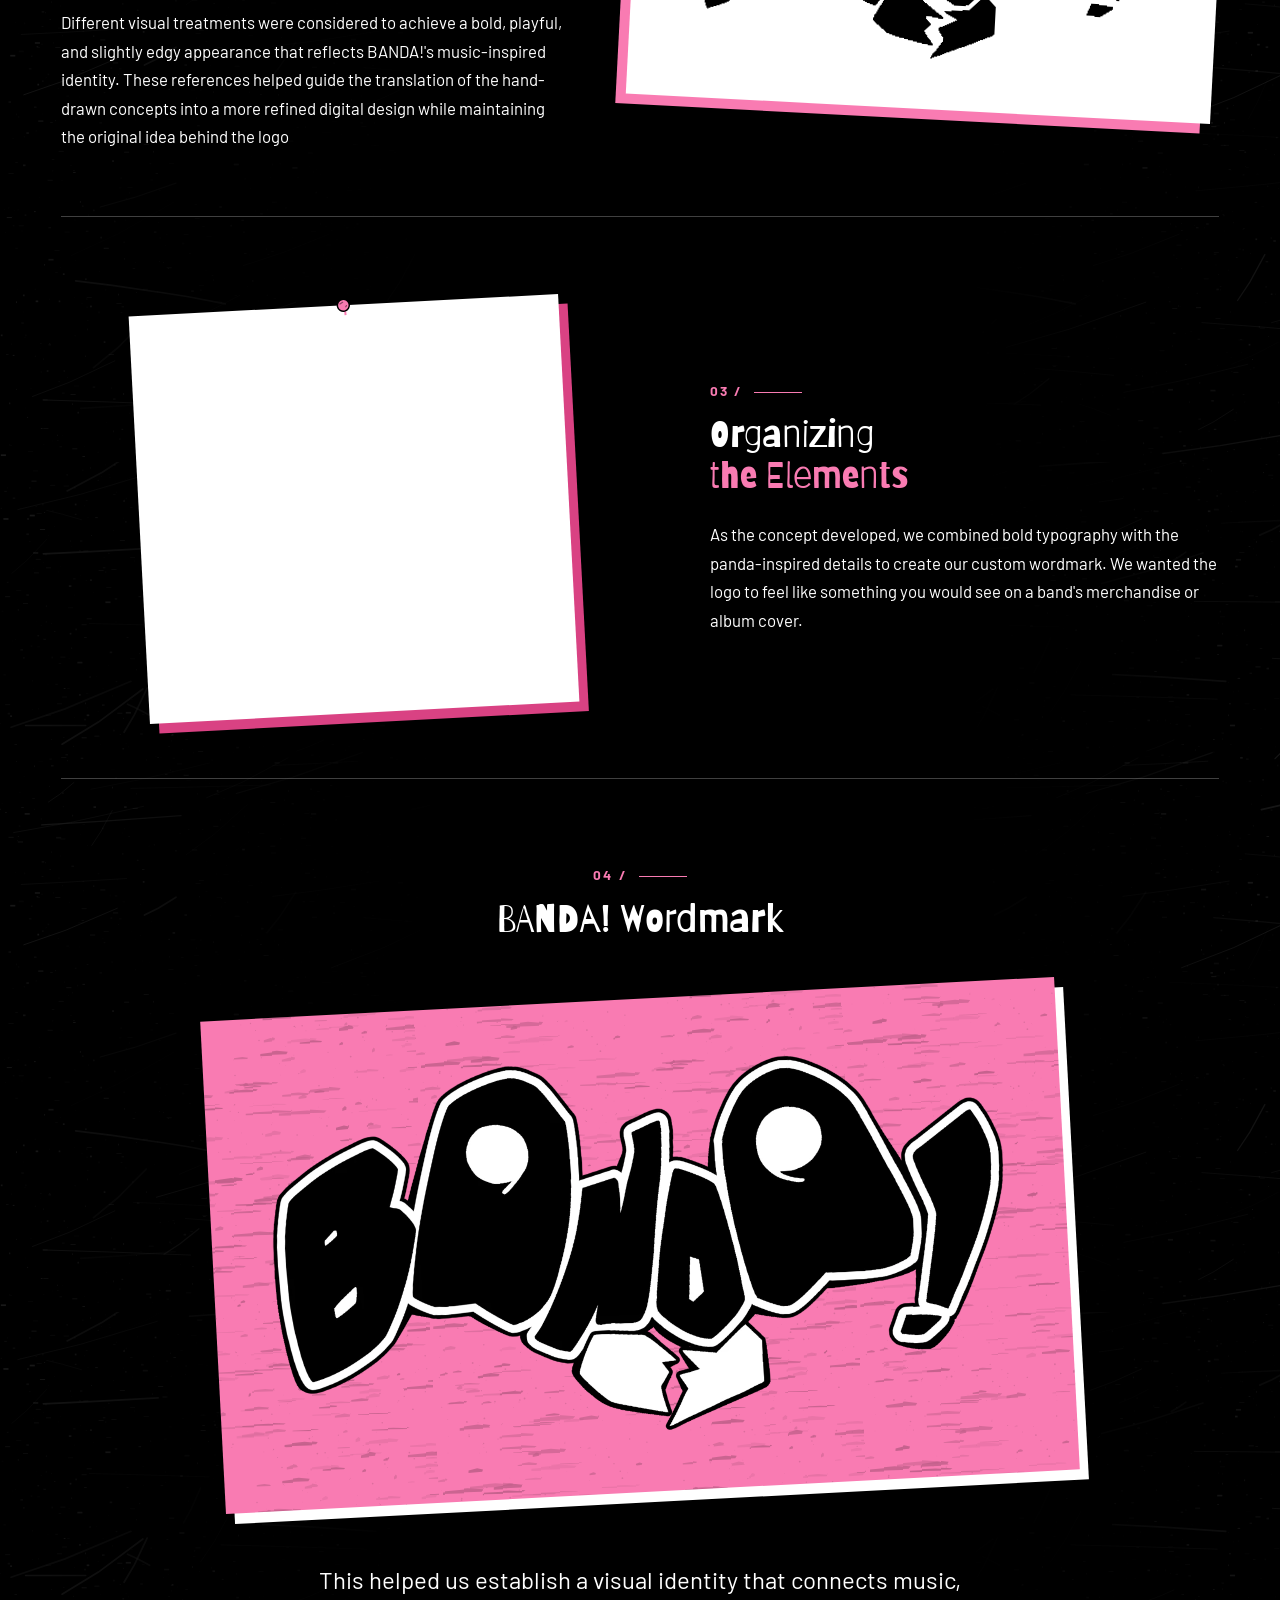
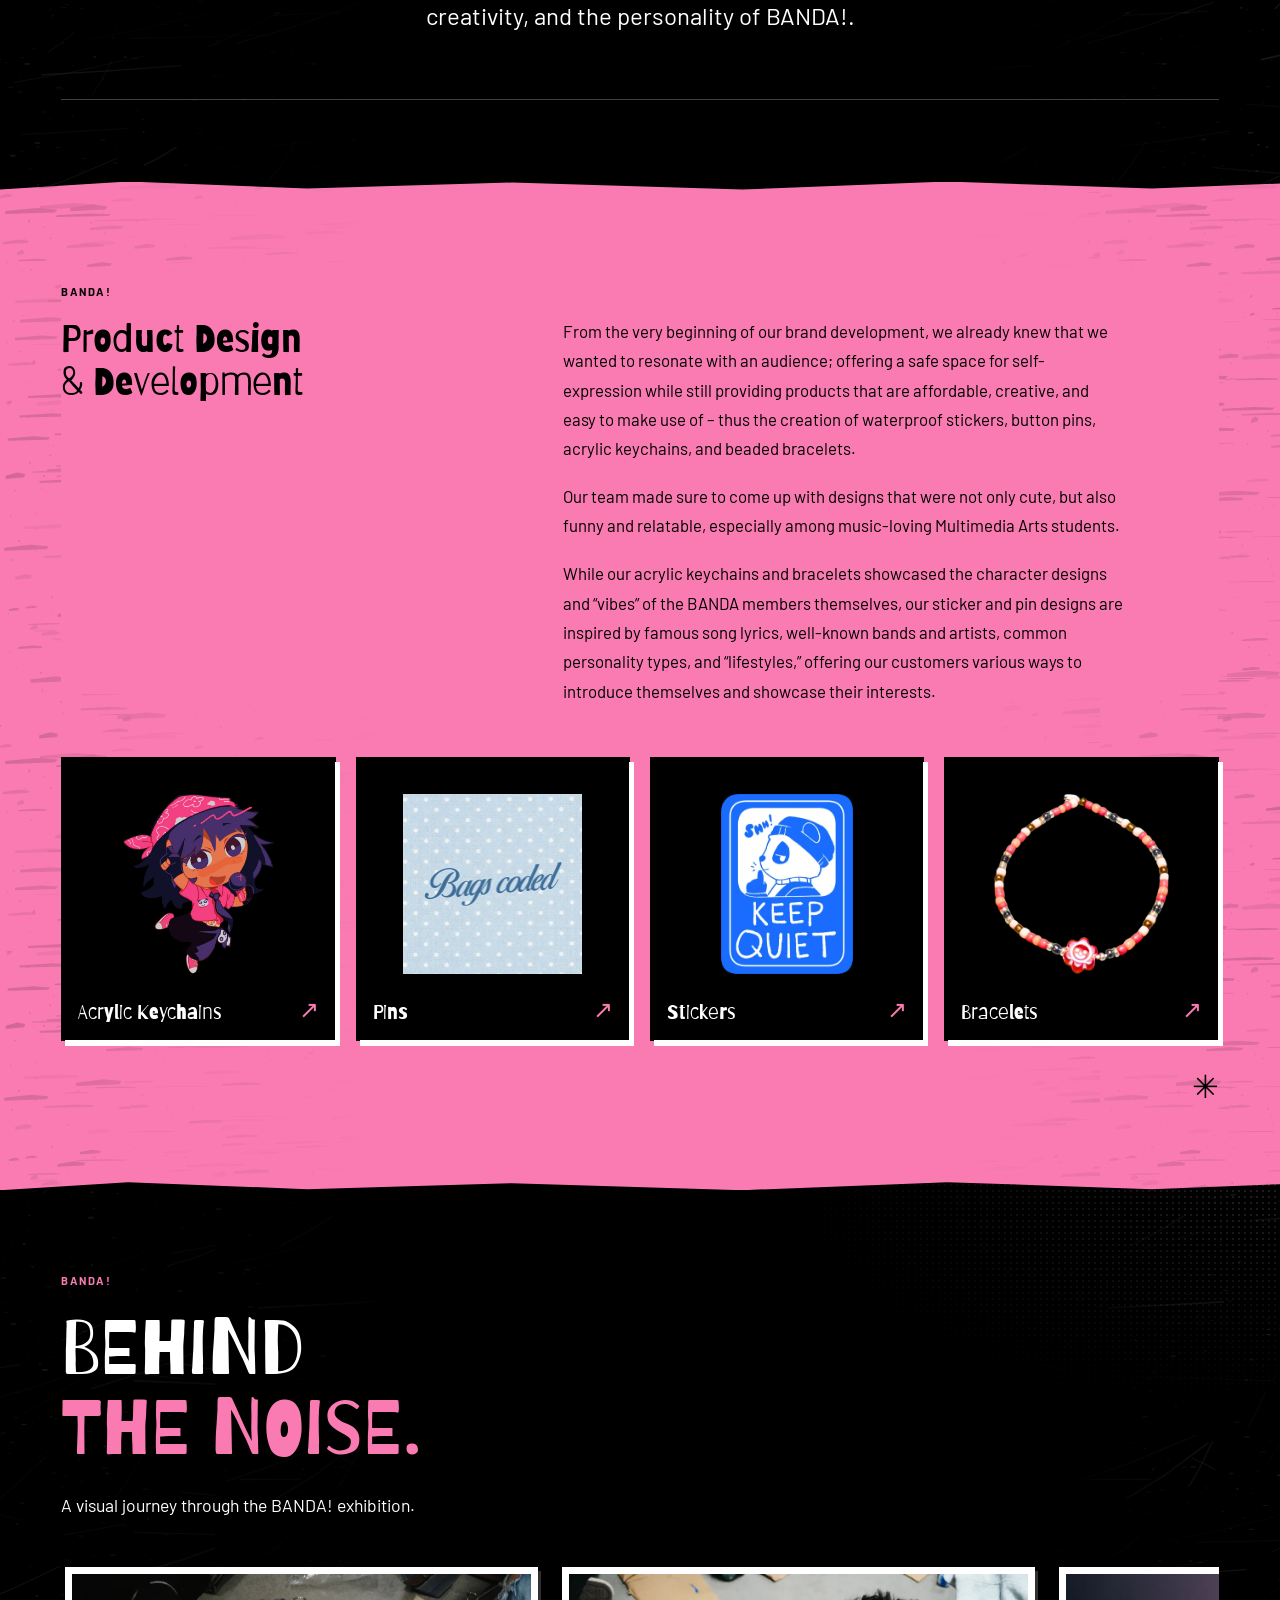
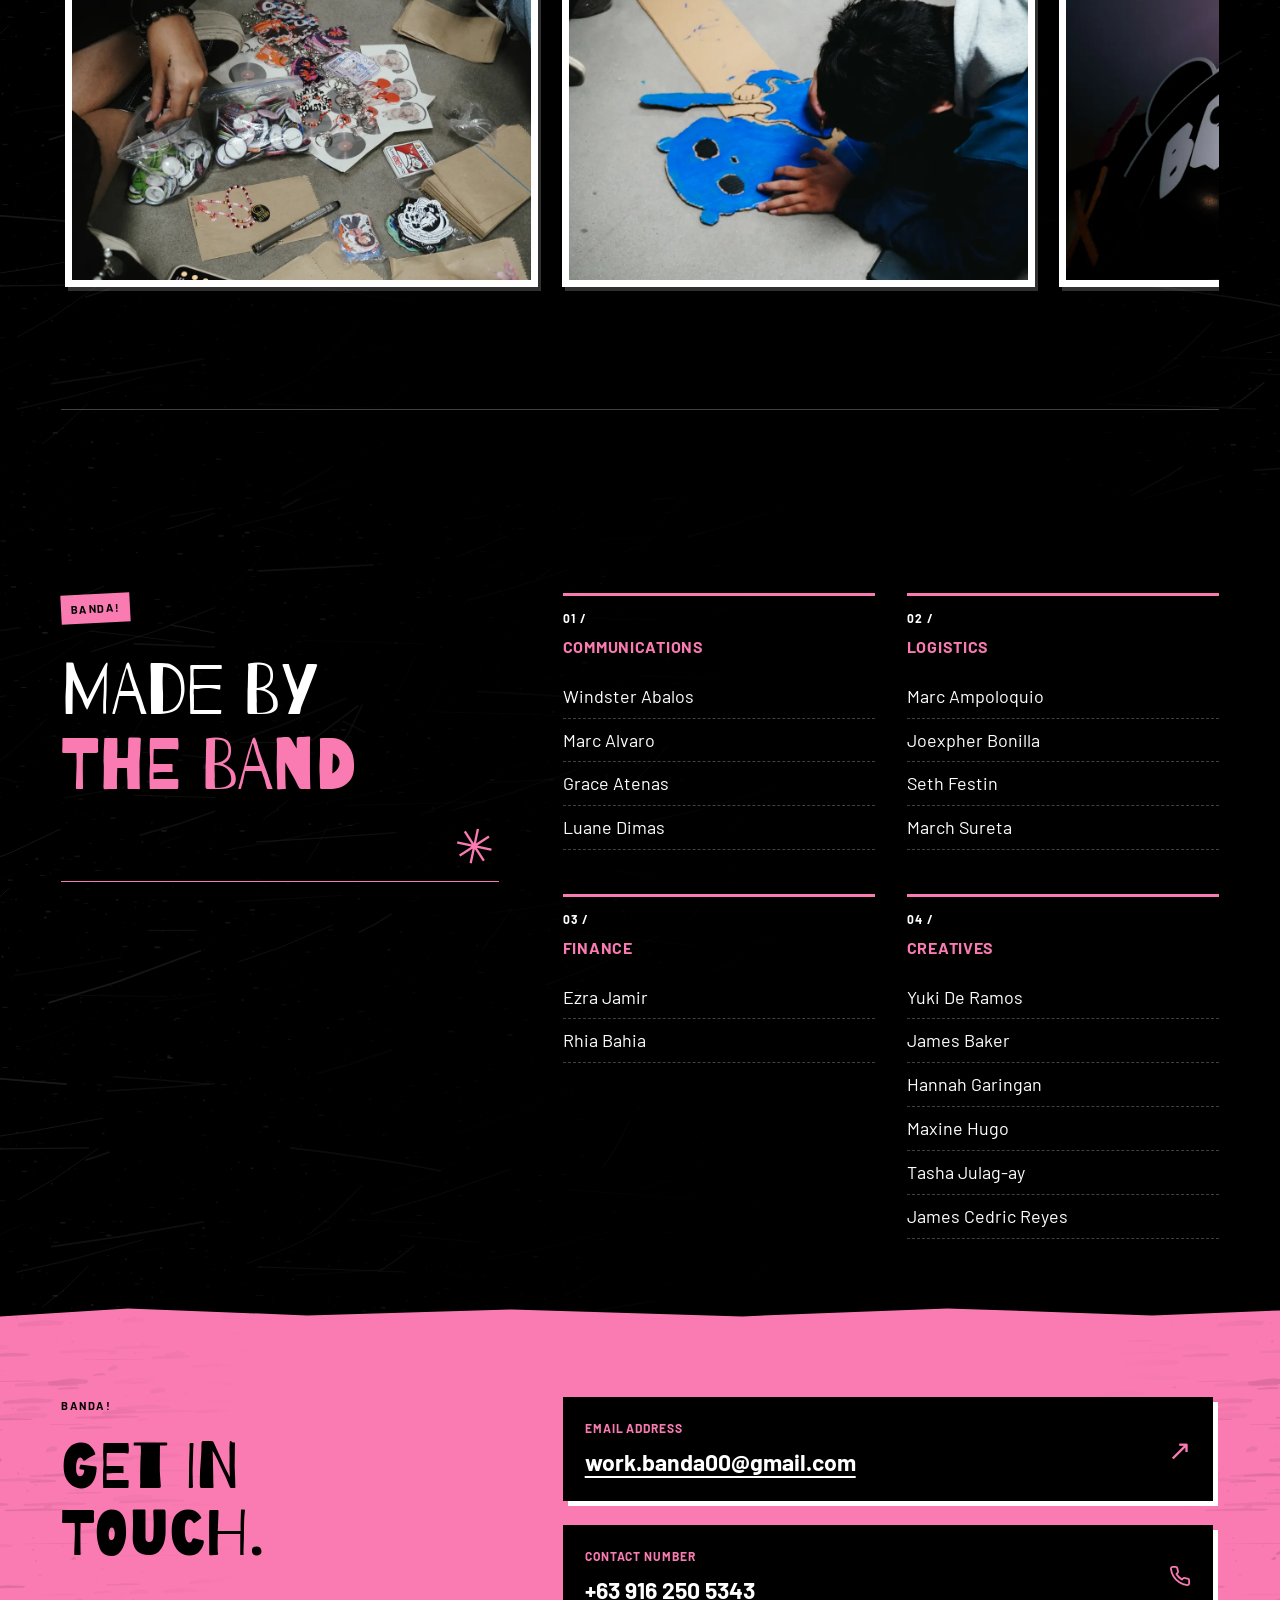
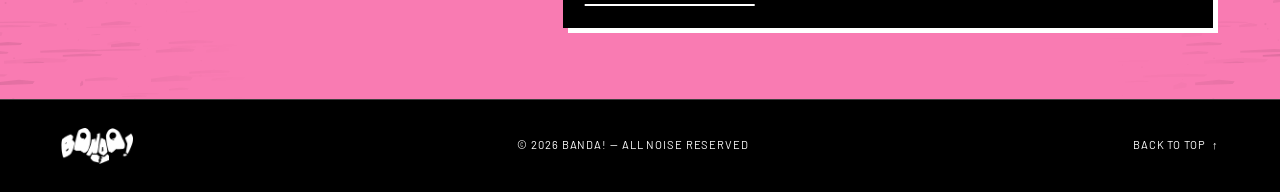
==== commit 6fc3fca3: "removed playback button" ====
--- a/index.html
+++ b/index.html
@@ -214,10 +214,6 @@
               </div>
             </div>
           </div>
-          <div class="exhibition-marquee-controls" hidden>
-            <button id="exhibition-toggle" type="button" aria-controls="exhibition-viewport" aria-label="Pause photo movement"><span class="marquee-toggle-icon" aria-hidden="true">⏸</span></button>
-          </div>
-          <p class="sr-only" id="exhibition-announcement" role="status" aria-live="polite" aria-atomic="true"></p>
           <p class="exhibition-error" role="alert" hidden></p>
         </div>
       </div>
--- a/css/exhibition.css
+++ b/css/exhibition.css
@@ -11,7 +11,8 @@
 .exhibition-heading h2 span { color: var(--pink); }
 .exhibition-heading > p:last-child { font-size: 1.1rem; line-height: 1.6; }
 /* The first group is also the usable, horizontally scrollable no-JS fallback. */
-.exhibition-gallery { padding-bottom: 2rem; }
+/* Retain the approved photograph-to-divider spacing after removing the control. */
+.exhibition-gallery { padding-bottom: calc(4rem + 46px); }
 .exhibition-marquee { --photo-height: clamp(12rem, 26vw, 20rem); --photo-gap: clamp(1rem, 2vw, 1.5rem); }
 .exhibition-marquee-viewport { width: 100%; max-width: 100%; overflow-x: auto; overflow-y: hidden; padding: .5rem .25rem .75rem; scroll-behavior: auto; overscroll-behavior-x: contain; scrollbar-color: var(--pink) var(--black); scrollbar-width: thin; }
 .exhibition-marquee-viewport:focus-visible { outline: 3px solid var(--pink); outline-offset: 5px; }
@@ -24,13 +25,7 @@
 .exhibition-marquee-photo { flex: 0 0 auto; margin: 0; }
 .exhibition-marquee-photo img { display: block; width: auto; max-width: none; height: var(--photo-height); object-fit: contain; border: clamp(.35rem, .6vw, .6rem) solid var(--white); box-shadow: 3px 4px 0 #ffffff30; }
 .exhibition-marquee-group[aria-hidden="true"] { pointer-events: none; }
-.exhibition-marquee-controls { display: flex; justify-content: center; margin-top: 2rem; }
-.exhibition-marquee-controls[hidden], .exhibition-error[hidden] { display: none; }
-.exhibition-marquee-controls button { display: inline-flex; align-items: center; justify-content: center; gap: .6rem; min-height: 46px; width: 46px; min-width: 46px; padding: .65rem; border: 2px solid var(--pink); background: var(--black); color: var(--white); box-shadow: 3px 3px 0 #ffffff55; font: 700 .95rem/1.3 var(--font-body); cursor: pointer; transition: background-color 180ms, color 180ms; }
-.exhibition-marquee-controls button:not(:disabled):is(:hover, :active) { background: var(--pink); color: var(--black); }
-.exhibition-marquee-controls button:focus-visible { outline: 3px solid var(--white); outline-offset: 5px; }
-.exhibition-marquee-controls button:disabled { opacity: .65; cursor: default; }
-.marquee-toggle-icon { font-size: 1.2rem; }
 .exhibition-error { margin-top: 1.5rem; }
 
-@media (prefers-reduced-motion: reduce) { .exhibition-marquee-controls button { transition: none; } }
+
+.exhibition-error[hidden] { display: none; }
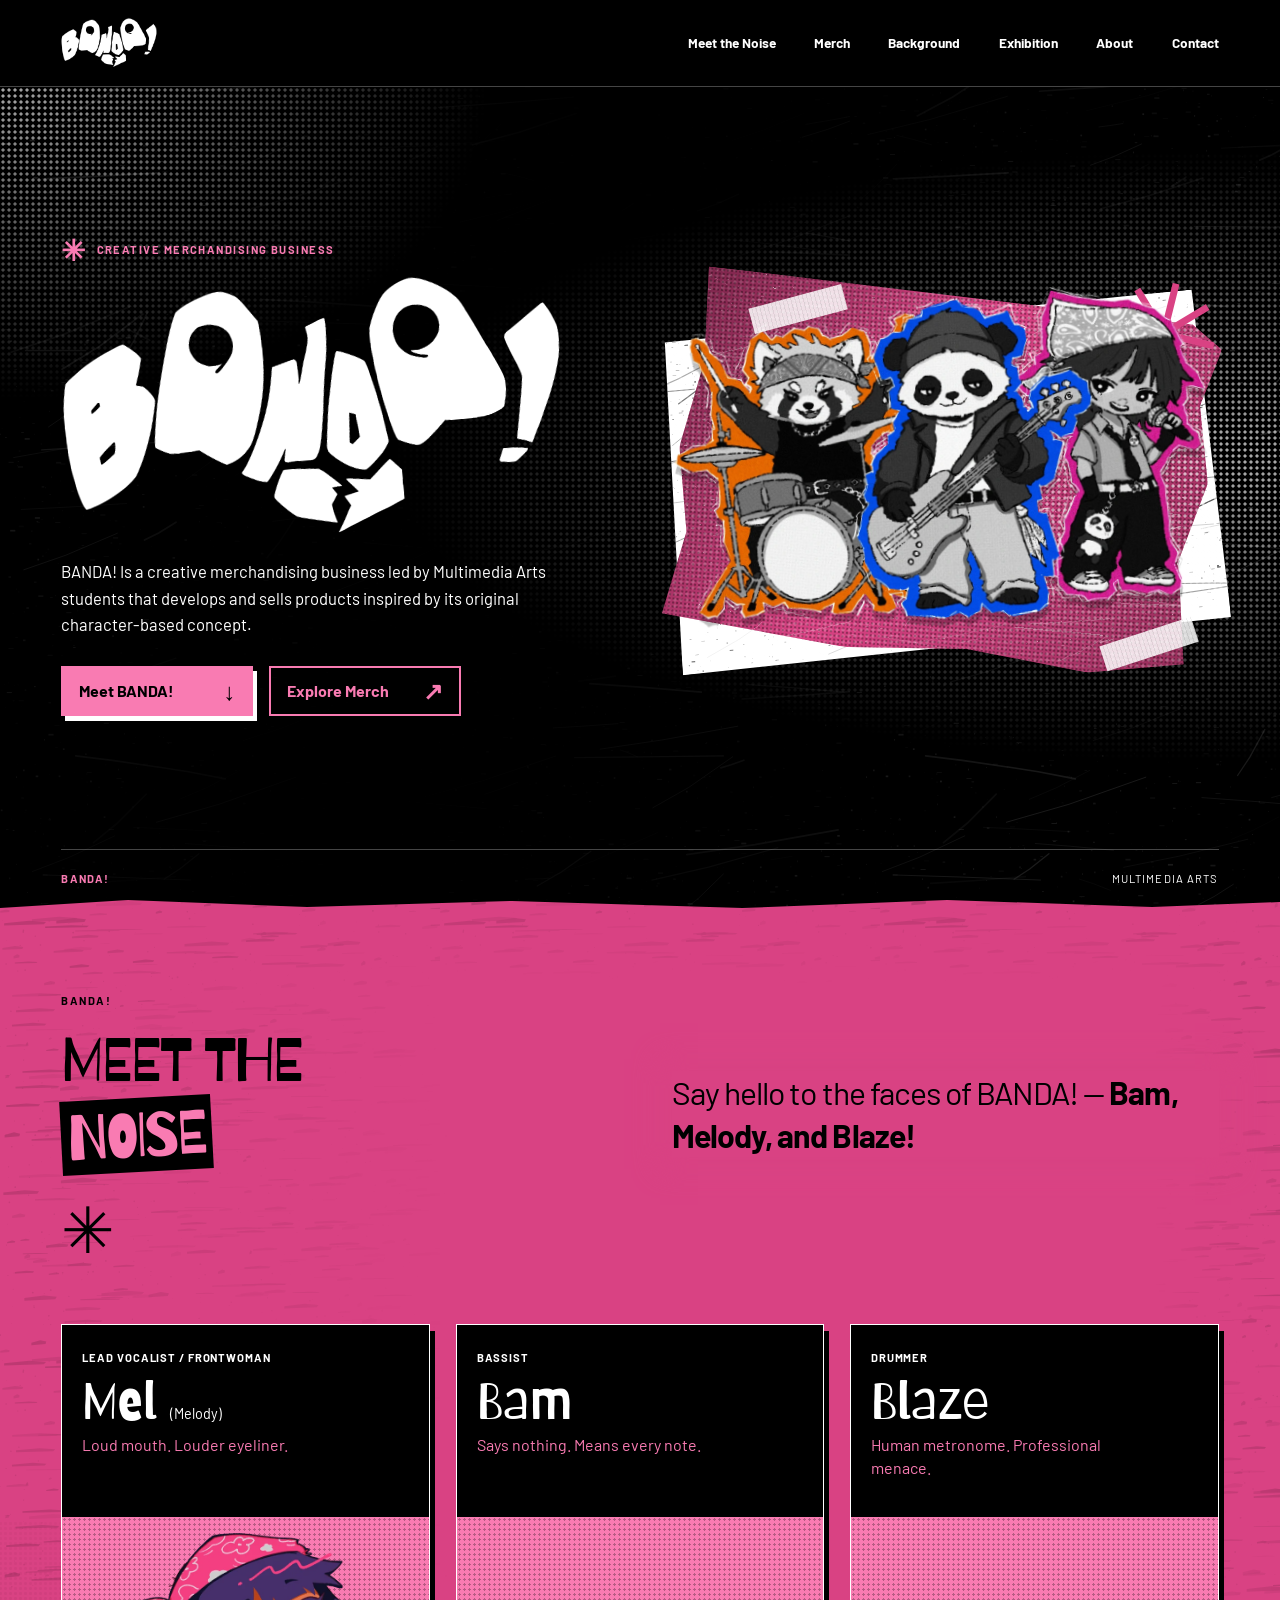
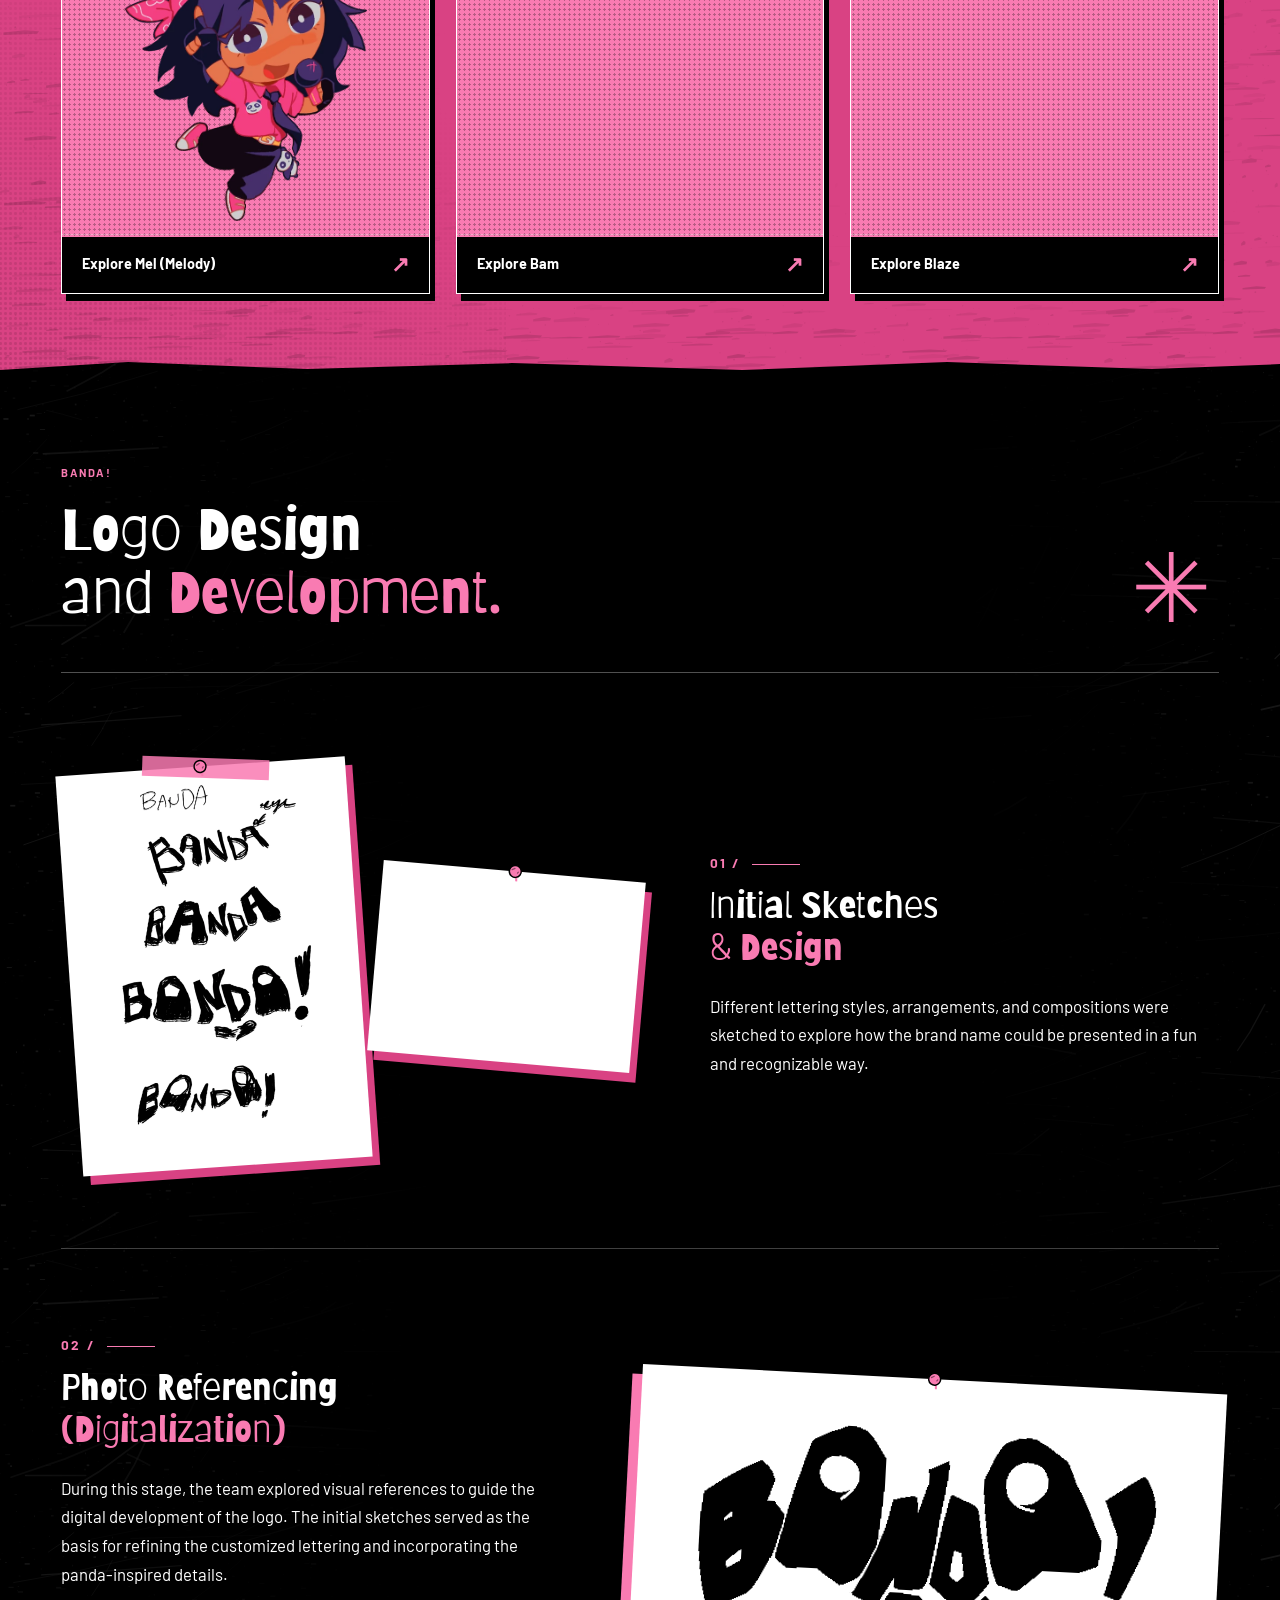
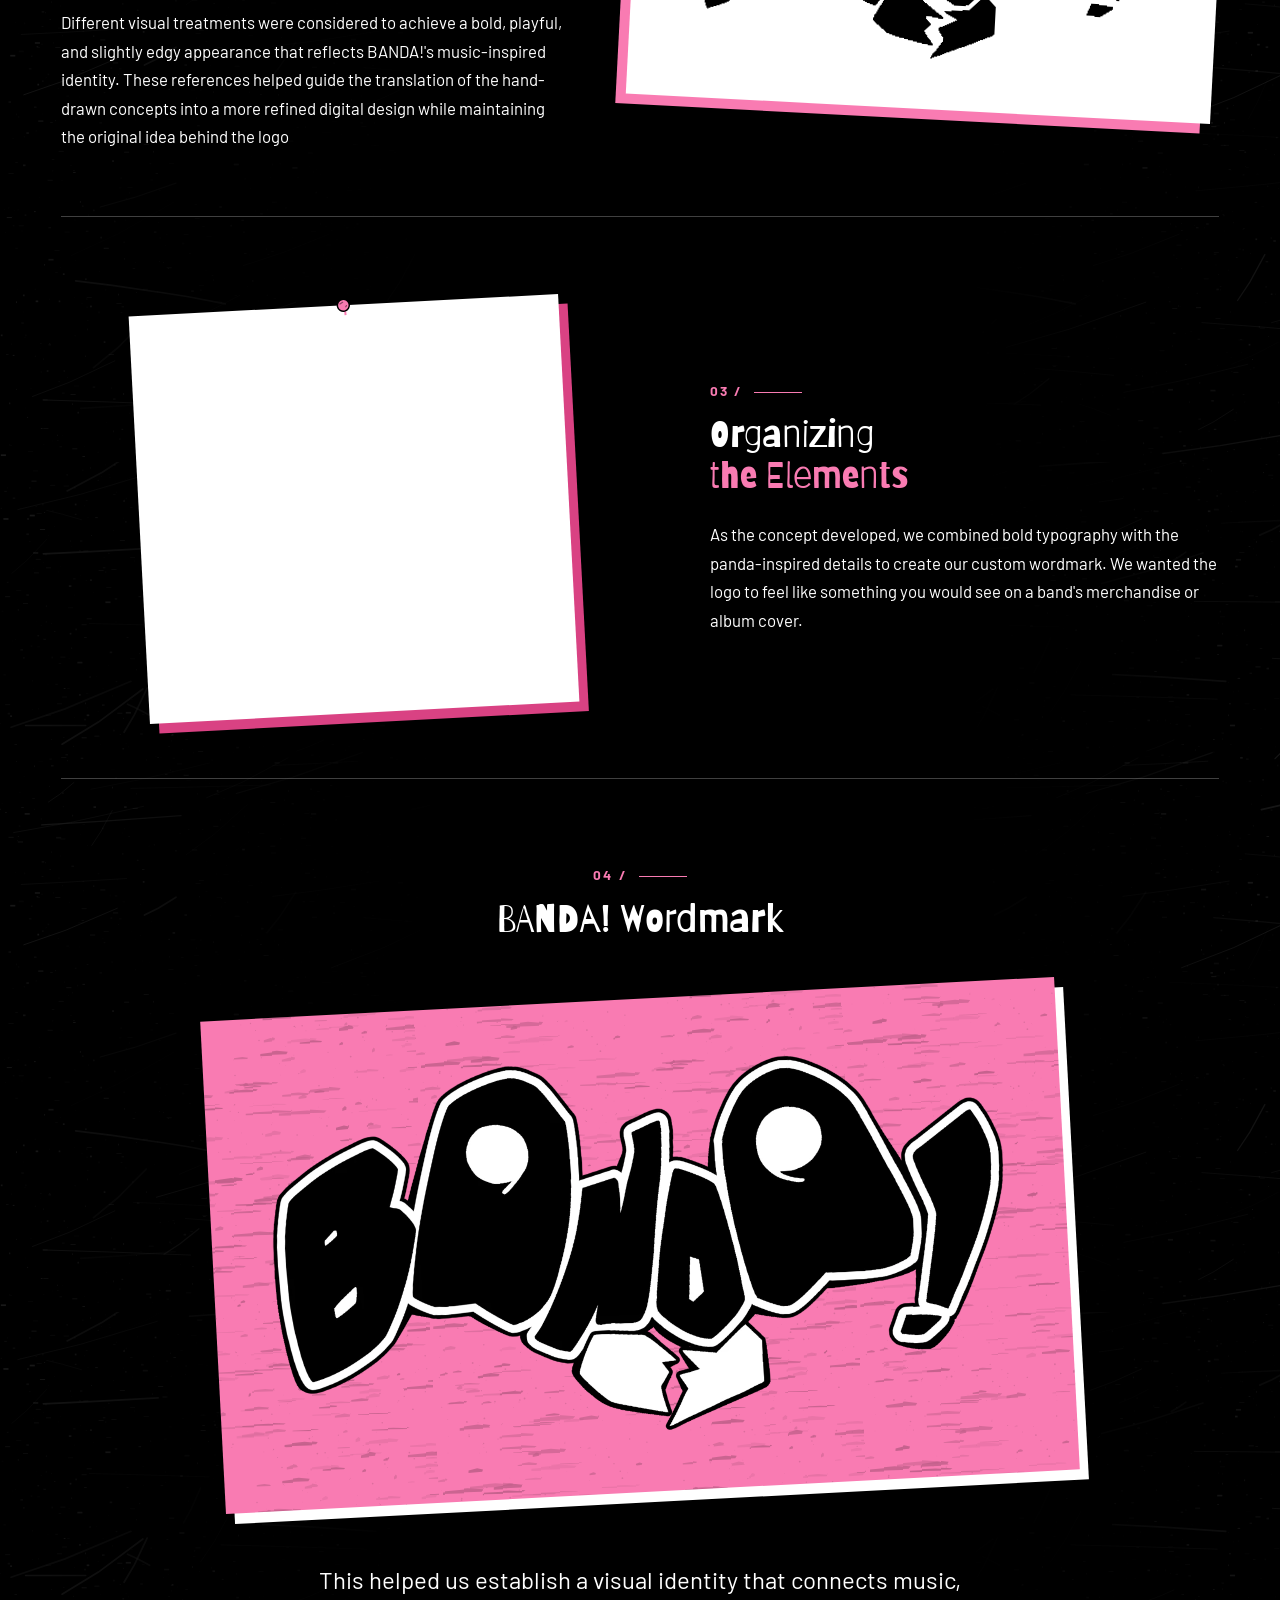
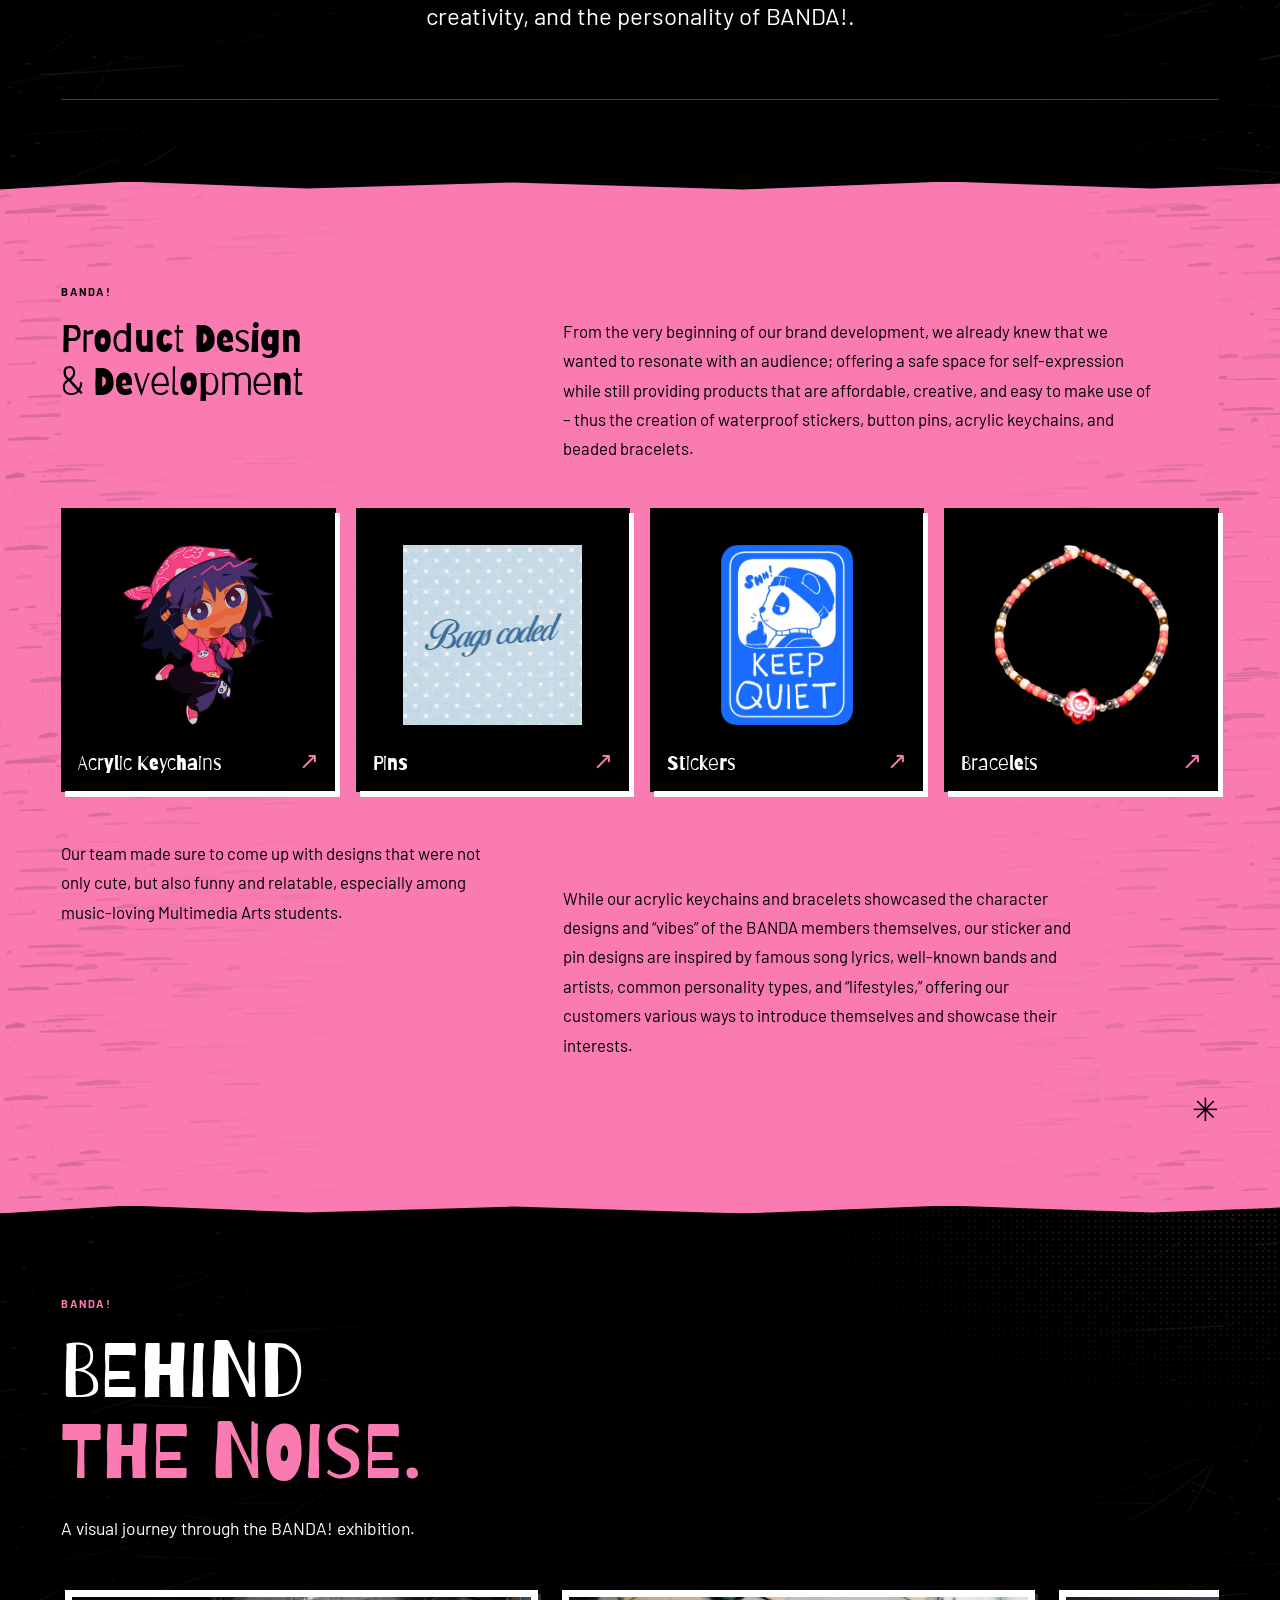
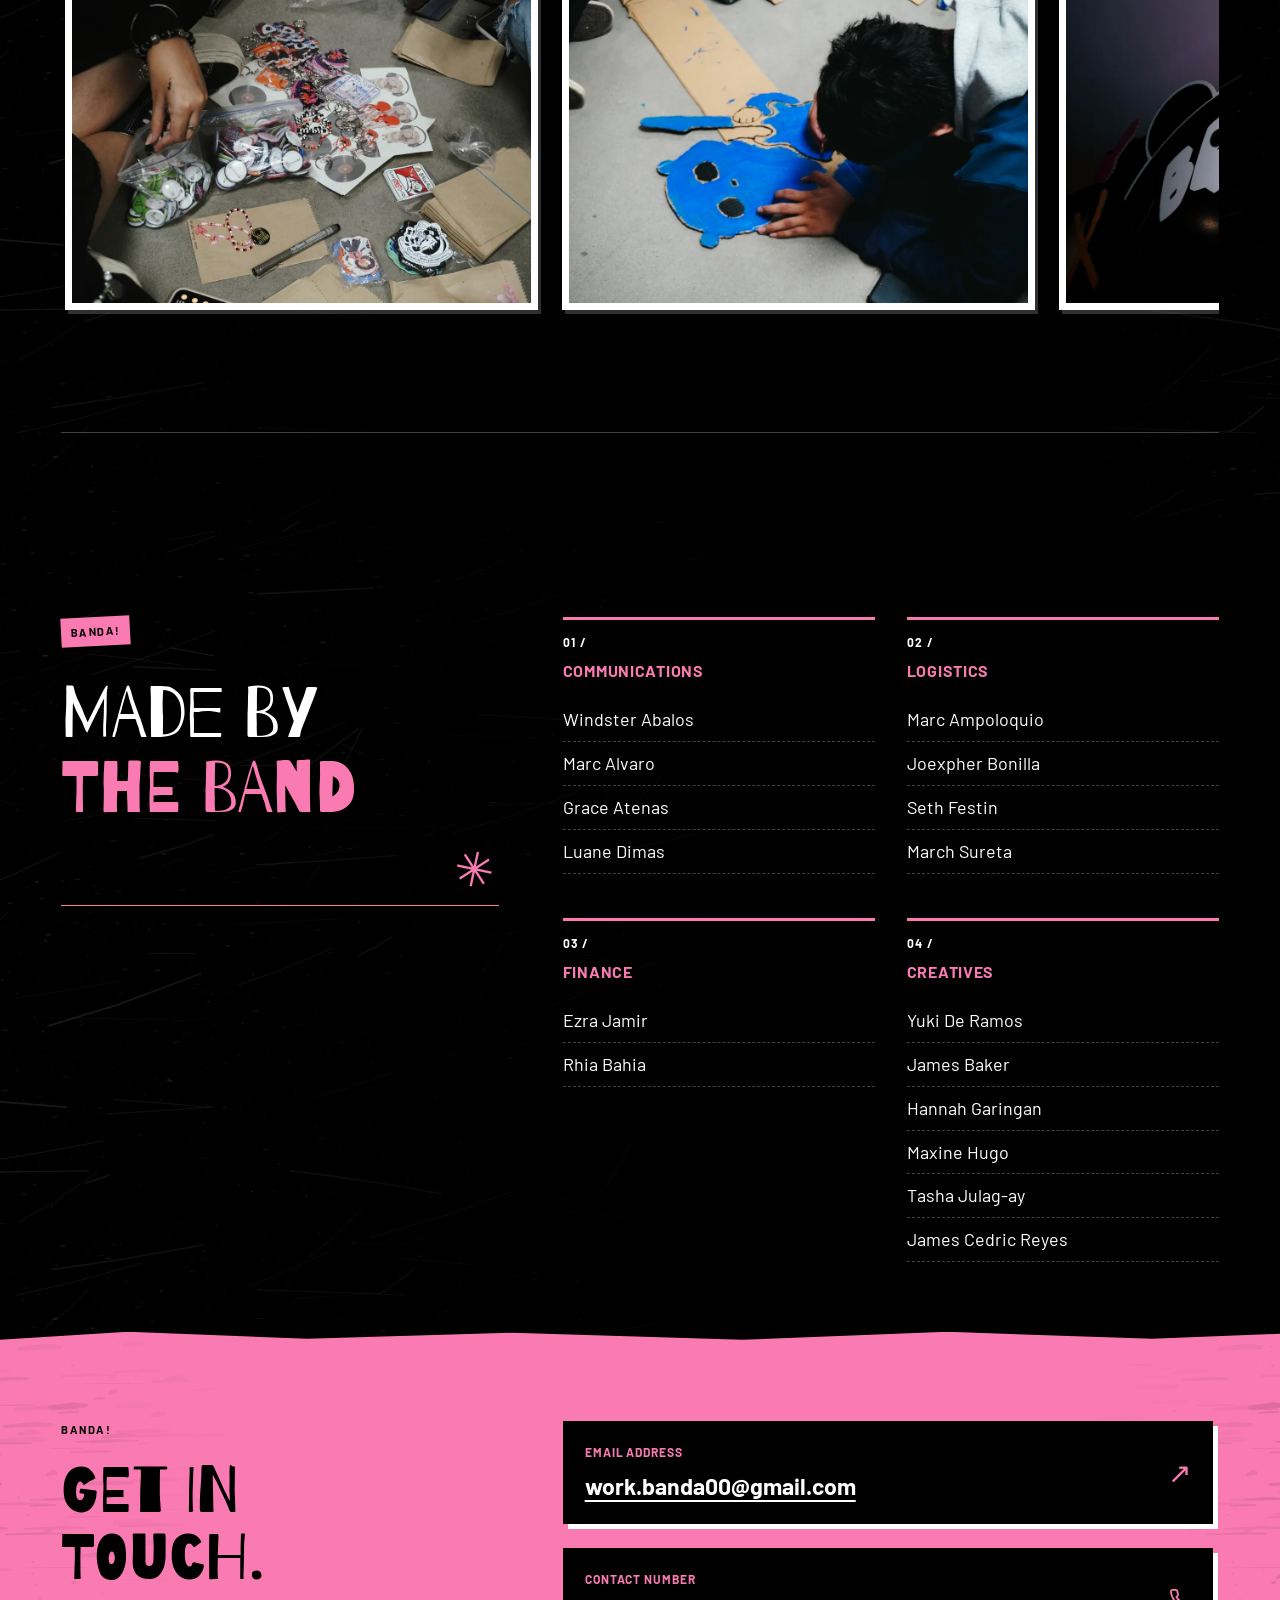
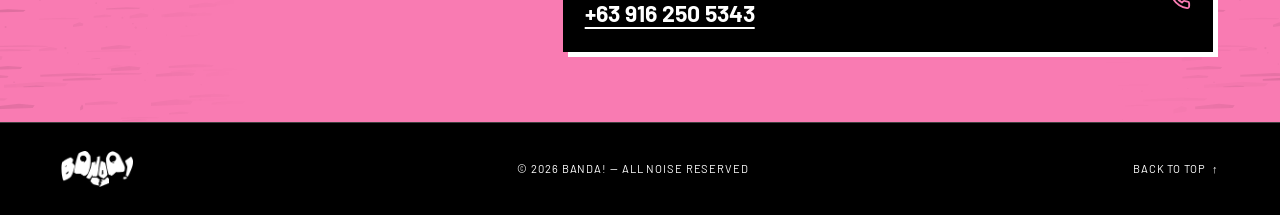
==== commit 8cf9847f: "css works description alignment adjusment" ====
--- a/index.html
+++ b/index.html
@@ -171,14 +171,17 @@
         <div class="product-development-copy"><header><p class="eyebrow">BANDA!</p><h2 id="product-development-title">Product Design<br>&amp; Development</h2></header>
         <div class="product-development-description">
           <p>From the very beginning of our brand development, we already knew that we wanted to resonate with an audience; offering a safe space for self-expression while still providing products that are affordable, creative, and easy to make use of – thus the creation of waterproof stickers, button pins, acrylic keychains, and beaded bracelets.</p>
-          <p>Our team made sure to come up with designs that were not only cute, but also funny and relatable, especially among music-loving Multimedia Arts students.</p>
-          <p>While our acrylic keychains and bracelets showcased the character designs and “vibes” of the BANDA members themselves, our sticker and pin designs are inspired by famous song lyrics, well-known bands and artists, common personality types, and “lifestyles,” offering our customers various ways to introduce themselves and showcase their interests.</p>
-        </div></div>
+        </div>
+        </div>
         <div class="category-picker" aria-label="Discover a design category">
           <a class="category-poster category-keychains" href="products.html?category=keychains" data-discover="keychains"><img class="category-artwork" src="assets/images/characters/mel-portrait.webp" alt="Mel acrylic keychain artwork" width="547" height="650" loading="lazy" decoding="async"><span class="category-label">Acrylic Keychains <span aria-hidden="true">↗</span></span></a>
           <a class="category-poster category-pins" href="products.html?category=pins" data-discover="pins"><img class="category-artwork" src="assets/images/artifacts/bags-coded.webp" alt="Bags coded pin artwork" width="360" height="360" loading="lazy" decoding="async"><span class="category-label">Pins <span aria-hidden="true">↗</span></span></a>
           <a class="category-poster category-stickers" href="products.html?category=stickers" data-discover="stickers"><img class="category-artwork" src="assets/images/artifacts/keep-quiet.webp" alt="Keep Quiet sticker artwork" width="309" height="420" loading="lazy" decoding="async"><span class="category-label">Stickers <span aria-hidden="true">↗</span></span></a>
           <a class="category-poster category-bracelets" href="products.html?category=bracelets" data-discover="bracelets"><img class="category-artwork" src="assets/images/artifacts/cherry-bomb.webp" alt="Cherry Bomb bracelet artwork" width="411" height="420" loading="lazy" decoding="async"><span class="category-label">Bracelets <span aria-hidden="true">↗</span></span></a>
+        </div>
+        <div class="product-development-story">
+          <p>Our team made sure to come up with designs that were not only cute, but also funny and relatable, especially among music-loving Multimedia Arts students.</p>
+          <p>While our acrylic keychains and bracelets showcased the character designs and “vibes” of the BANDA members themselves, our sticker and pin designs are inspired by famous song lyrics, well-known bands and artists, common personality types, and “lifestyles,” offering our customers various ways to introduce themselves and showcase their interests.</p>
         </div>
         <span aria-hidden="true">✳</span>
       </div>
--- a/css/works.css
+++ b/css/works.css
@@ -189,10 +189,22 @@
 .product-development-description { min-width: 0; max-width: 64ch; padding-top: 2.1rem; }
 .product-development-description > p { max-width: none; margin: 0; font-size: 1.05rem; line-height: 1.75; }
 .product-development-description > p + p { margin-top: 1.15rem; }
-.product-development .category-picker { margin-top: clamp(2.5rem, 4vw, 3.5rem); }
+/* Read from the introduction through the artwork, then the two-part design narrative. */
+.product-development-copy { row-gap: 1.5rem; }
+.product-development .category-picker { margin-top: clamp(2.5rem, 3.5vw, 3rem); }
+.product-development-story { display: grid; grid-template-columns: minmax(0, .8fr) minmax(0, 1.2fr); gap: clamp(2rem, 5vw, 5rem); align-items: start; margin-top: clamp(2rem, 4vw, 3.5rem); }
+.product-development-story > p { min-width: 0; max-width: 56ch; margin: 0; font-size: 1.05rem; line-height: 1.75; }
+.product-development-story > p + p { padding-top: clamp(1.5rem, 4vw, 3.5rem); }
 @media (max-width: 900px) {
-  .product-development-copy { display: block; }
+  .product-development-copy, .product-development-story { display: block; }
   .product-development-description { padding-top: 0; margin-top: 1.5rem; }
+  .product-development-story > p + p { padding-top: 0; margin-top: 1.15rem; }
+}
+
+/* Use a little more of the existing right column without changing its alignment. */
+@media (min-width: 901px) {
+  .product-development-copy > .product-development-description { max-width: 68ch; }
+  .product-development-story > p + p { max-width: 60ch; padding-top: clamp(1.5rem, 3.5vw, 3rem); }
 }
 
 /* Match the homepage viewport framing, retaining the bottom-anchored artwork. */
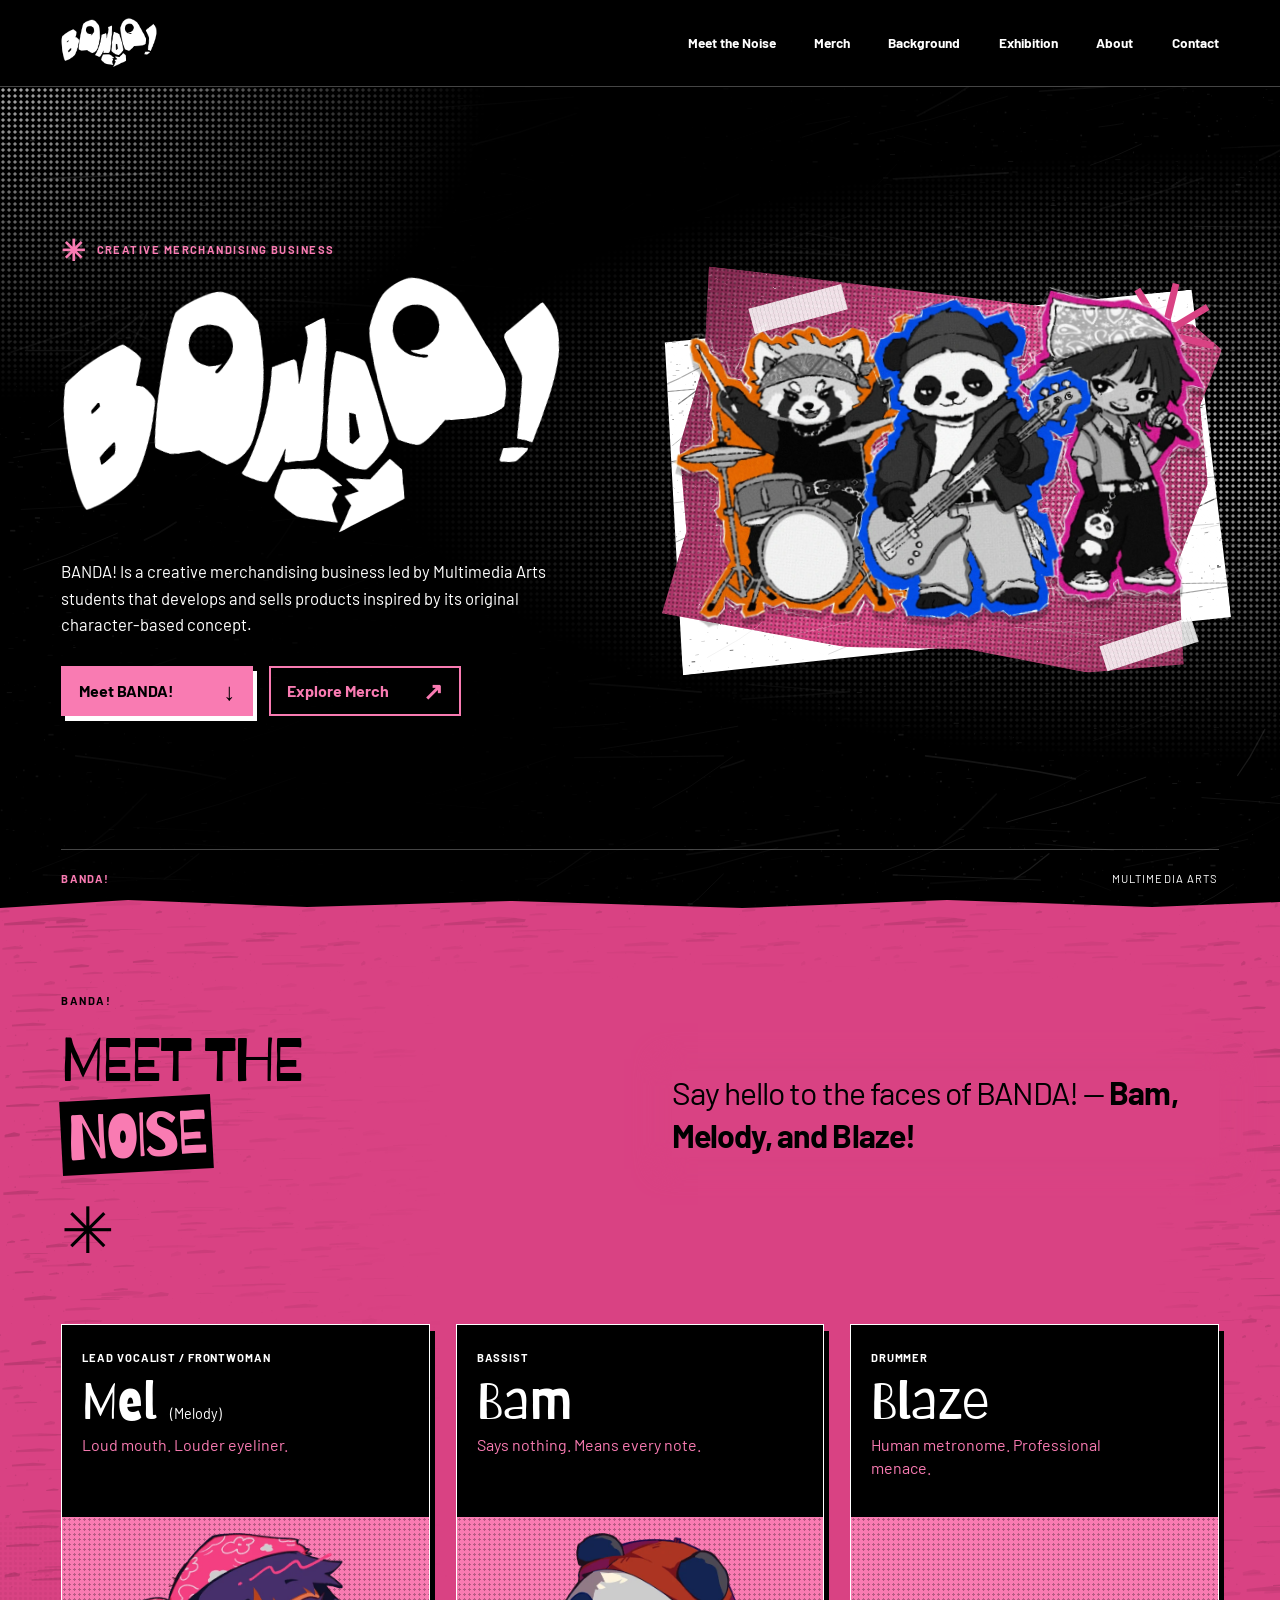
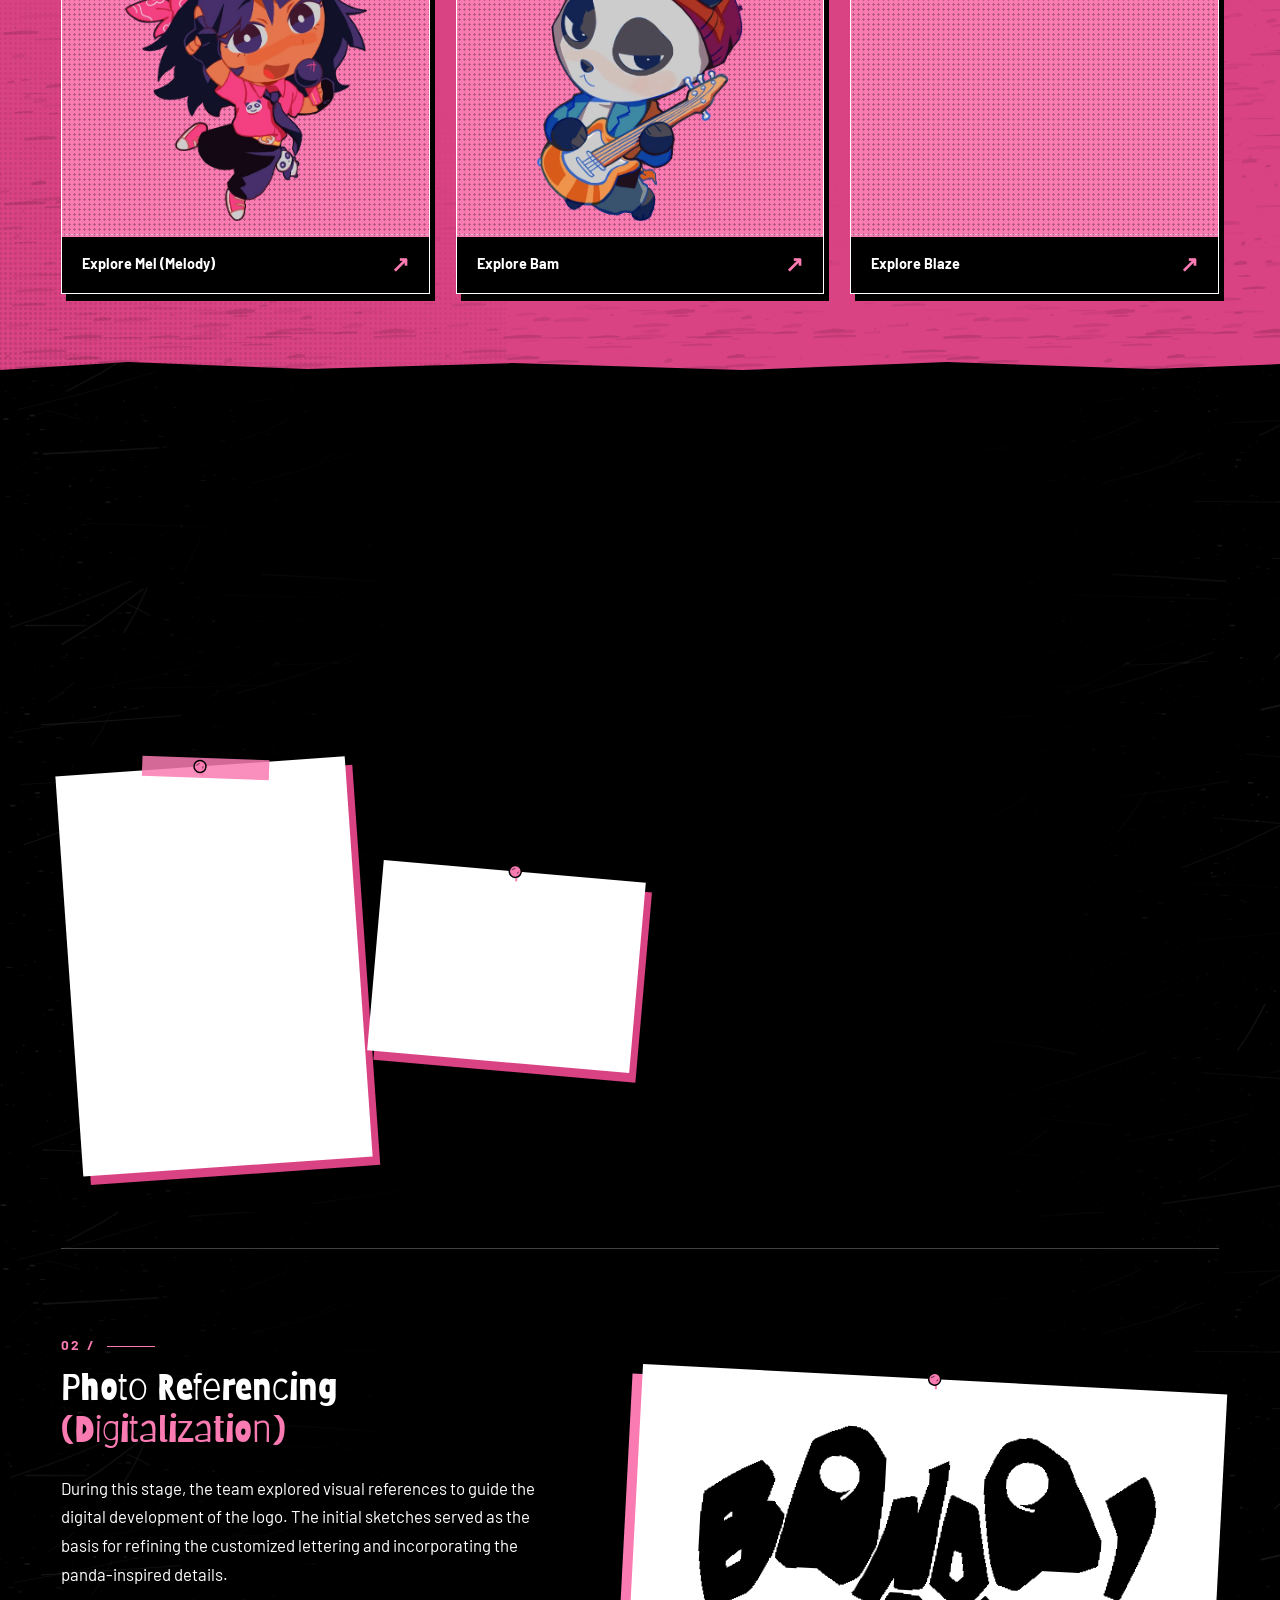
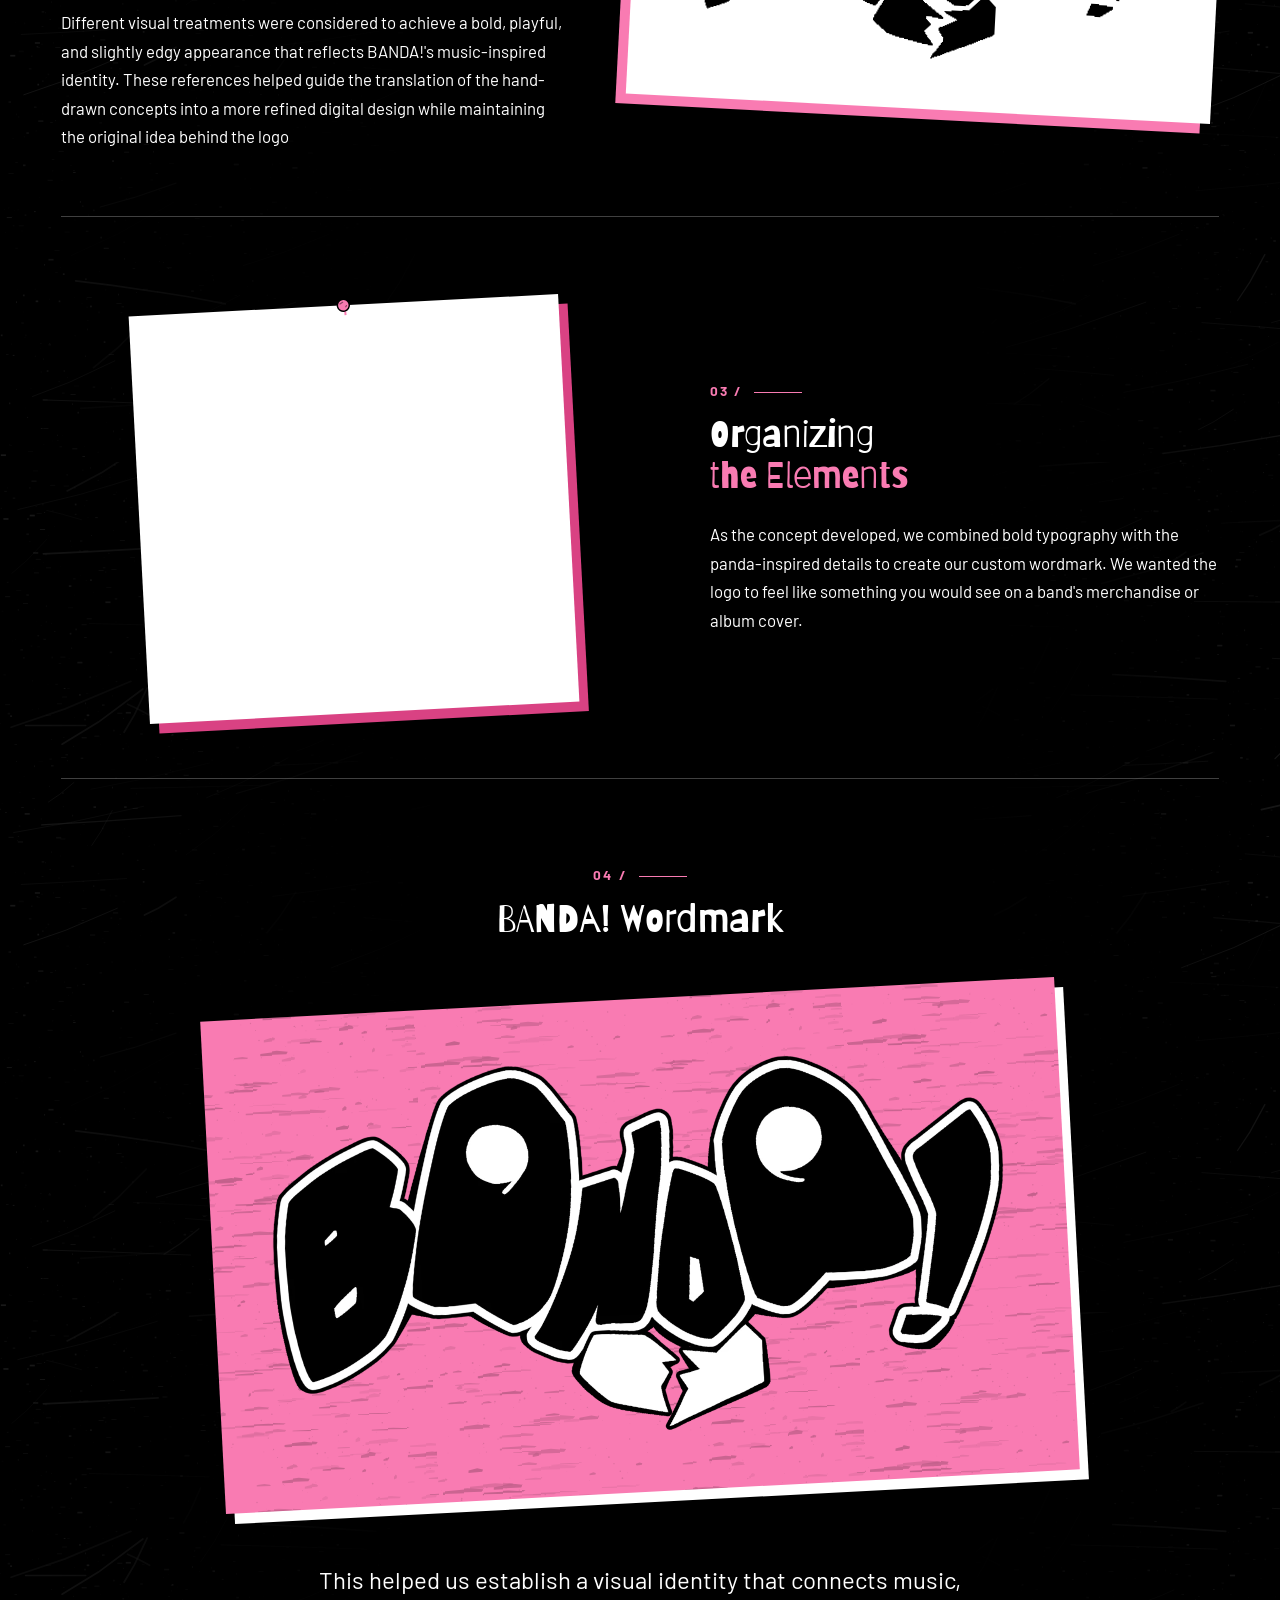
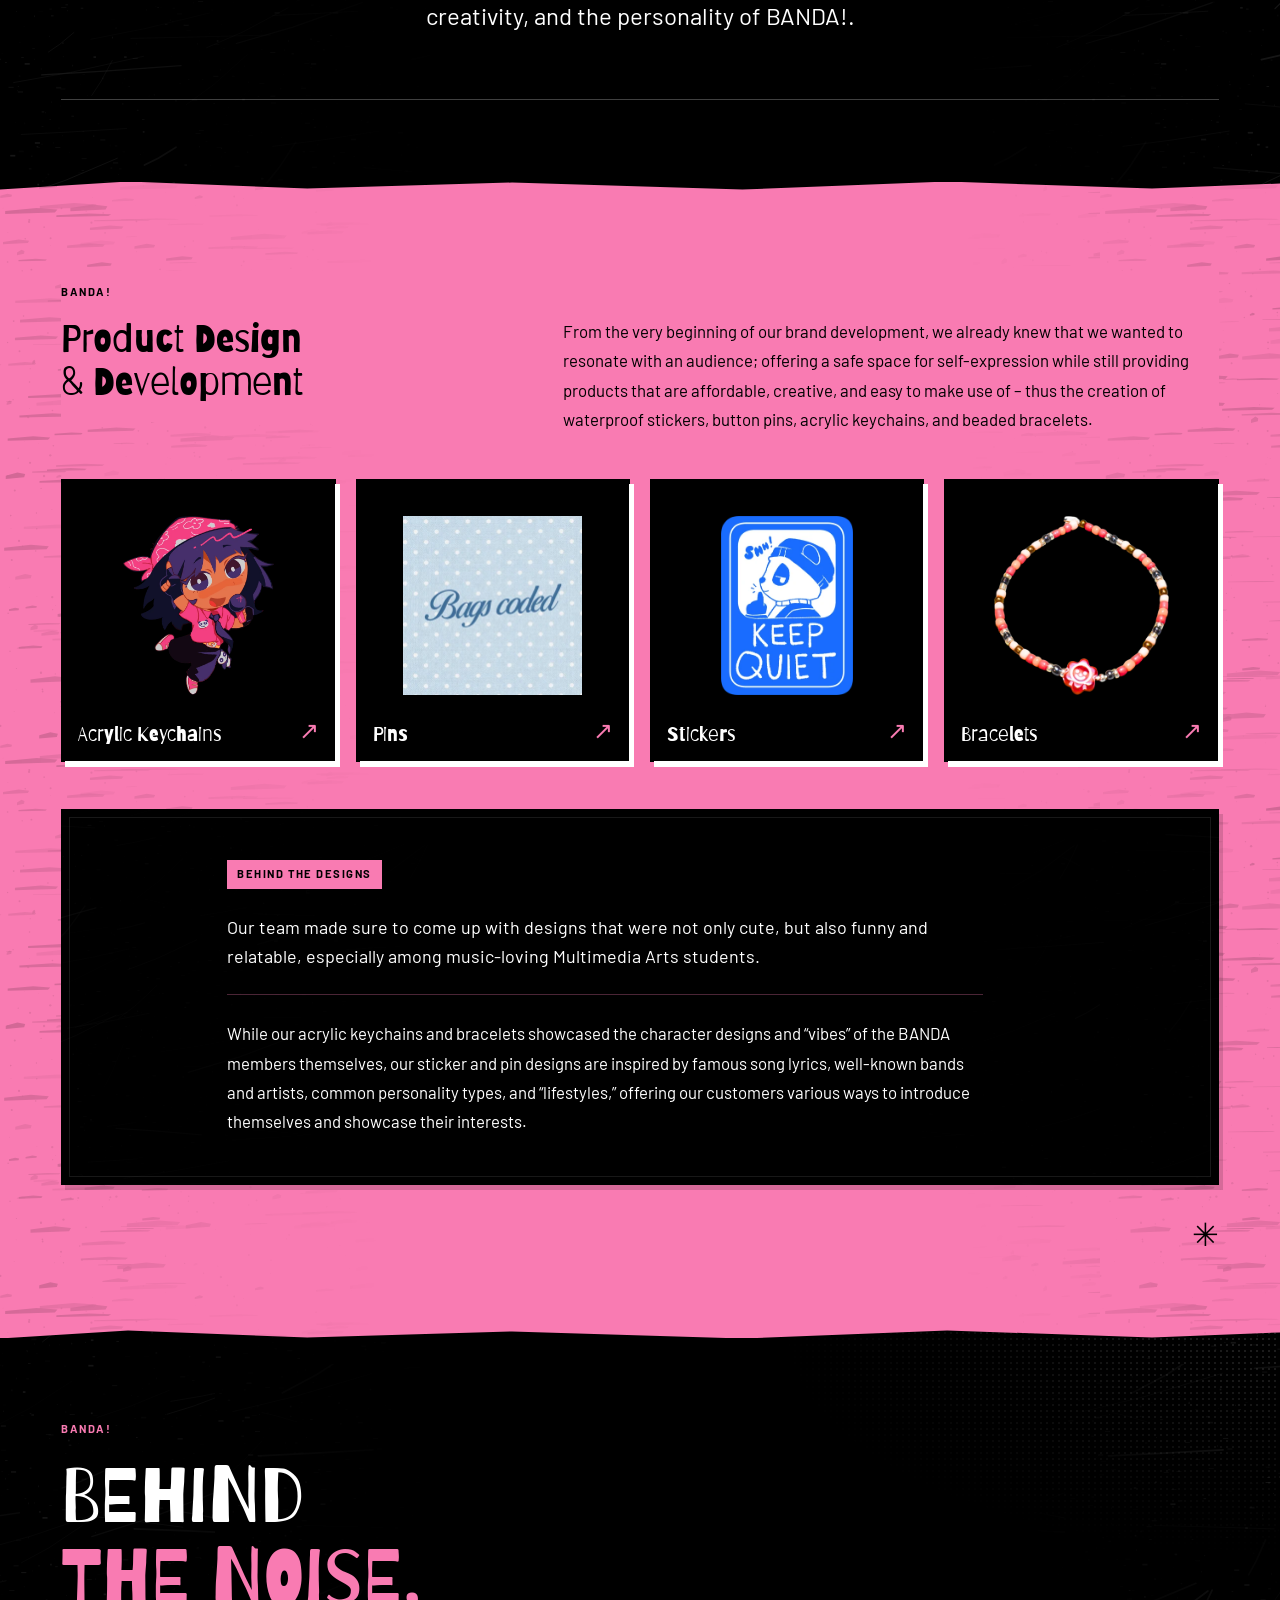
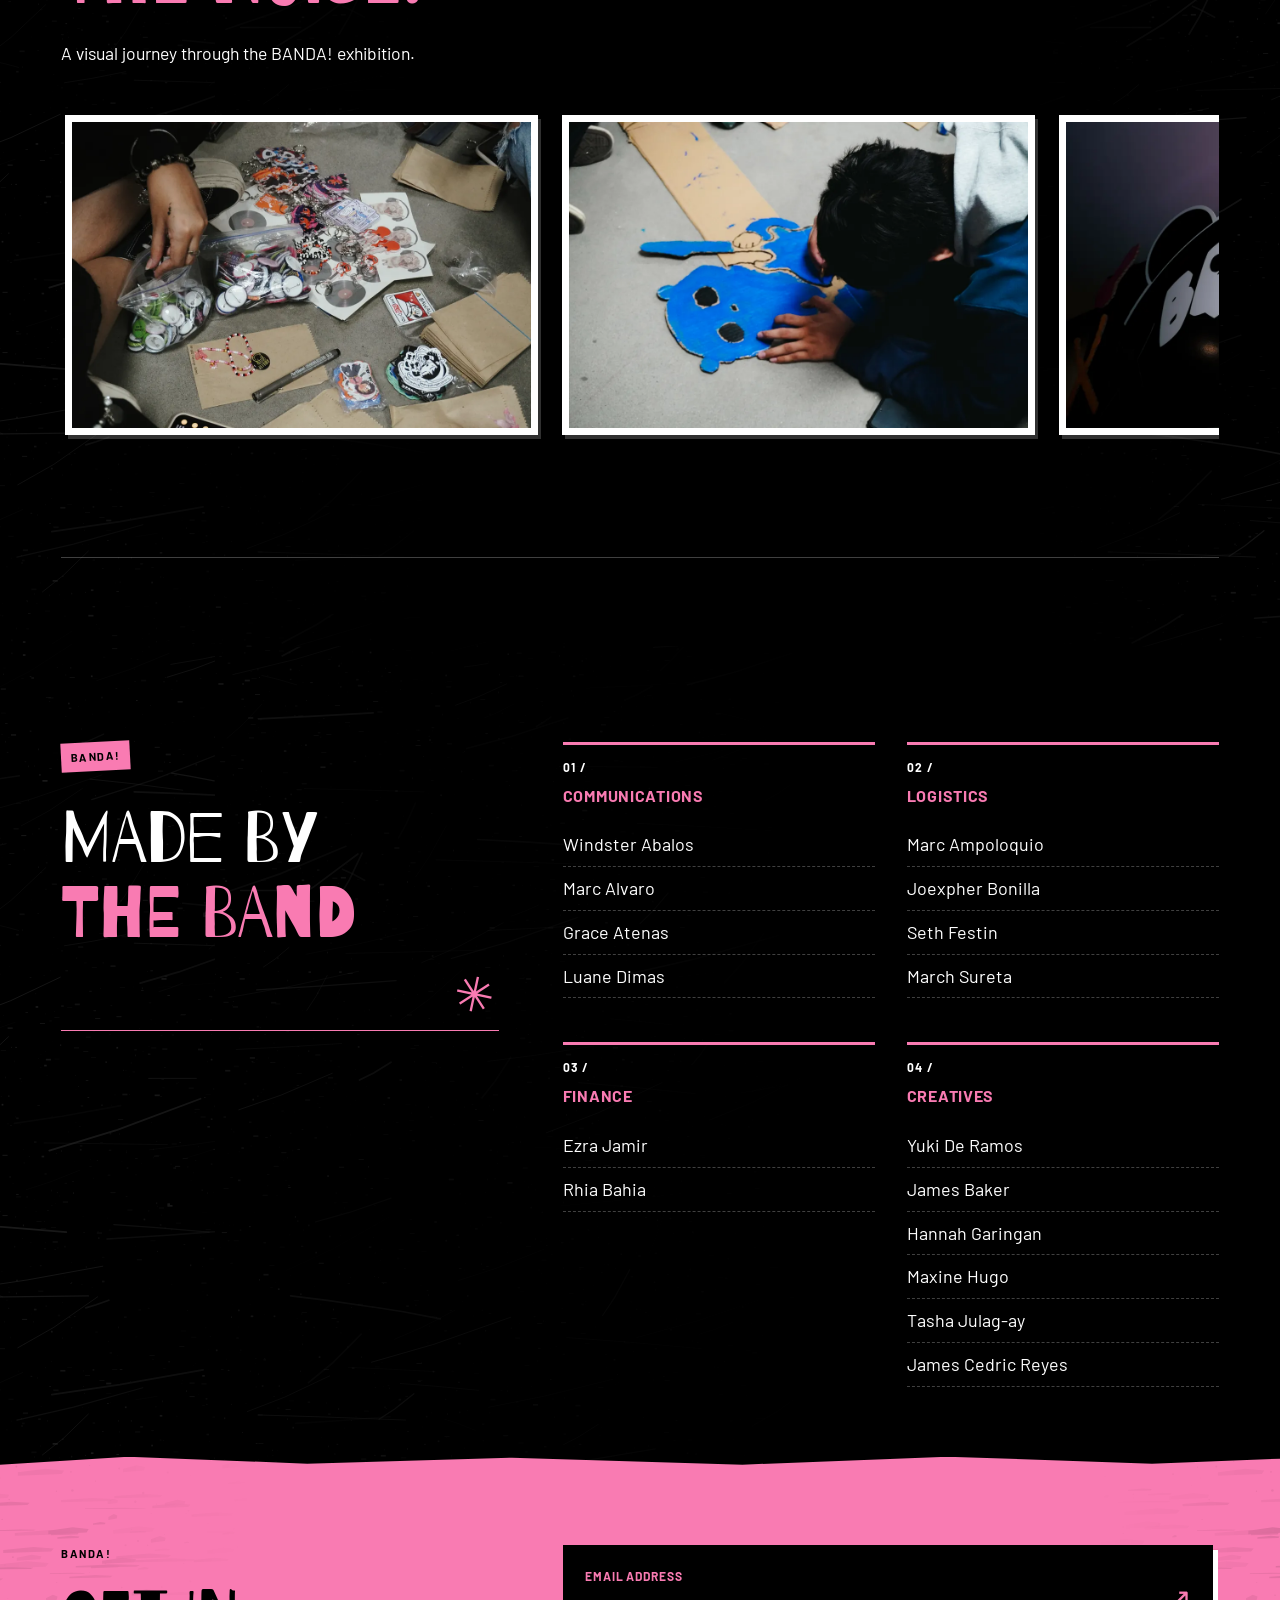
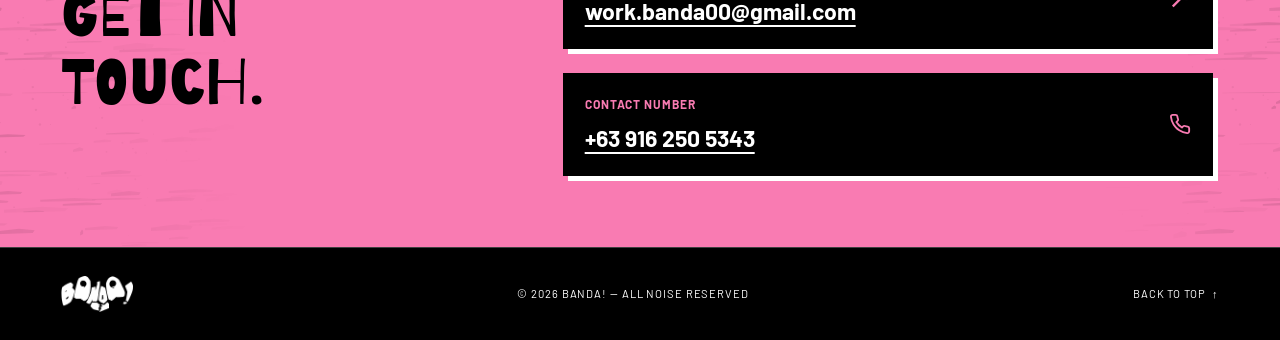
==== commit d6c173db: "modified product design section" ====
--- a/index.html
+++ b/index.html
@@ -180,8 +180,11 @@
           <a class="category-poster category-bracelets" href="products.html?category=bracelets" data-discover="bracelets"><img class="category-artwork" src="assets/images/artifacts/cherry-bomb.webp" alt="Cherry Bomb bracelet artwork" width="411" height="420" loading="lazy" decoding="async"><span class="category-label">Bracelets <span aria-hidden="true">↗</span></span></a>
         </div>
         <div class="product-development-story">
+          <div class="product-development-story-copy">
+            <h3>BEHIND THE DESIGNS</h3>
           <p>Our team made sure to come up with designs that were not only cute, but also funny and relatable, especially among music-loving Multimedia Arts students.</p>
           <p>While our acrylic keychains and bracelets showcased the character designs and “vibes” of the BANDA members themselves, our sticker and pin designs are inspired by famous song lyrics, well-known bands and artists, common personality types, and “lifestyles,” offering our customers various ways to introduce themselves and showcase their interests.</p>
+          </div>
         </div>
         <span aria-hidden="true">✳</span>
       </div>
--- a/css/works.css
+++ b/css/works.css
@@ -187,24 +187,35 @@
 
 /* Keep the description secondary, with a little more presence and breathing room. */
 .product-development-description { min-width: 0; max-width: 64ch; padding-top: 2.1rem; }
-.product-development-description > p { max-width: none; margin: 0; font-size: 1.05rem; line-height: 1.75; }
+.product-development-description > p { -webkit-user-select: text; user-select: text; max-width: none; margin: 0; font-size: 1.05rem; line-height: 1.75; }
+/* Contrast selection across the introduction's pink surface, including its heading and eyebrow. */
+.product-development-copy ::selection { background: var(--black); color: var(--pink); }
 .product-development-description > p + p { margin-top: 1.15rem; }
 /* Read from the introduction through the artwork, then the two-part design narrative. */
 .product-development-copy { row-gap: 1.5rem; }
 .product-development .category-picker { margin-top: clamp(2.5rem, 3.5vw, 3rem); }
-.product-development-story { display: grid; grid-template-columns: minmax(0, .8fr) minmax(0, 1.2fr); gap: clamp(2rem, 5vw, 5rem); align-items: start; margin-top: clamp(2rem, 4vw, 3.5rem); }
-.product-development-story > p { min-width: 0; max-width: 56ch; margin: 0; font-size: 1.05rem; line-height: 1.75; }
-.product-development-story > p + p { padding-top: clamp(1.5rem, 4vw, 3.5rem); }
+/* A restrained editorial panel separates the supporting narrative from the artwork. */
+.product-development-story { position: relative; isolation: isolate; box-shadow: 4px 5px 0 #00000024; margin-top: clamp(2rem, 4vw, 3.5rem); padding: clamp(1.25rem, 4vw, 3rem); background: var(--black); color: var(--white); }
+.product-development-story::before { content: ''; position: absolute; z-index: -1; inset: 8px; border: 1px solid #ffffff18; pointer-events: none; }
+.product-development-story::after { content: ''; position: absolute; z-index: -1; inset: 0; background: url('../assets/images/textures/distressed-surface.svg') center / 650px; filter: invert(1); opacity: .055; mask-image: linear-gradient(110deg, #000, transparent 35%, transparent 70%, #000); pointer-events: none; }
+.product-development-story-copy { max-width: 84ch; margin-inline: auto; font-size: 1.05rem; line-height: 1.75; }
+.product-development-story-copy > h3 { display: inline-block; padding: .35rem .65rem; margin: 0 0 1.5rem; background: var(--pink); color: var(--black); font: 700 .7rem/1.6 var(--font-body); letter-spacing: .13em; }
+.product-development-story-copy > p { max-width: none; padding: 0; margin: 0; font-size: 1.05rem; line-height: 1.75; }
+.product-development-story-copy > p:first-of-type { font-size: clamp(1.1rem, 1.4vw, 1.25rem); line-height: 1.6; }
+.product-development-story-copy > p + p { margin-top: 1.5rem; padding-top: 1.5rem; border-top: 1px solid #f97bb24d; }
 @media (max-width: 900px) {
-  .product-development-copy, .product-development-story { display: block; }
+  .product-development-copy { display: block; }
   .product-development-description { padding-top: 0; margin-top: 1.5rem; }
-  .product-development-story > p + p { padding-top: 0; margin-top: 1.15rem; }
-}
-
-/* Use a little more of the existing right column without changing its alignment. */
+}
+
+/* Shift only within the spare inner gutter, keeping narrower panels safely padded. */
 @media (min-width: 901px) {
-  .product-development-copy > .product-development-description { max-width: 68ch; }
-  .product-development-story > p + p { max-width: 60ch; padding-top: clamp(1.5rem, 3.5vw, 3rem); }
+  .product-development-story-copy { position: relative; left: clamp(-35px, calc((84ch - 100%) / 2), 0px); }
+}
+
+/* The opening paragraph continues to fill its existing desktop column. */
+@media (min-width: 901px) {
+  .product-development-copy > .product-development-description { max-width: none; }
 }
 
 /* Match the homepage viewport framing, retaining the bottom-anchored artwork. */
--- a/css/team.css
+++ b/css/team.css
@@ -63,3 +63,6 @@
 .contact-heading .eyebrow { margin-bottom: 1rem; }
 
 
+
+/* Keep heading selection visible on pink; black contact cards retain the global highlight. */
+.contact-heading ::selection { background: var(--black); color: var(--pink); }
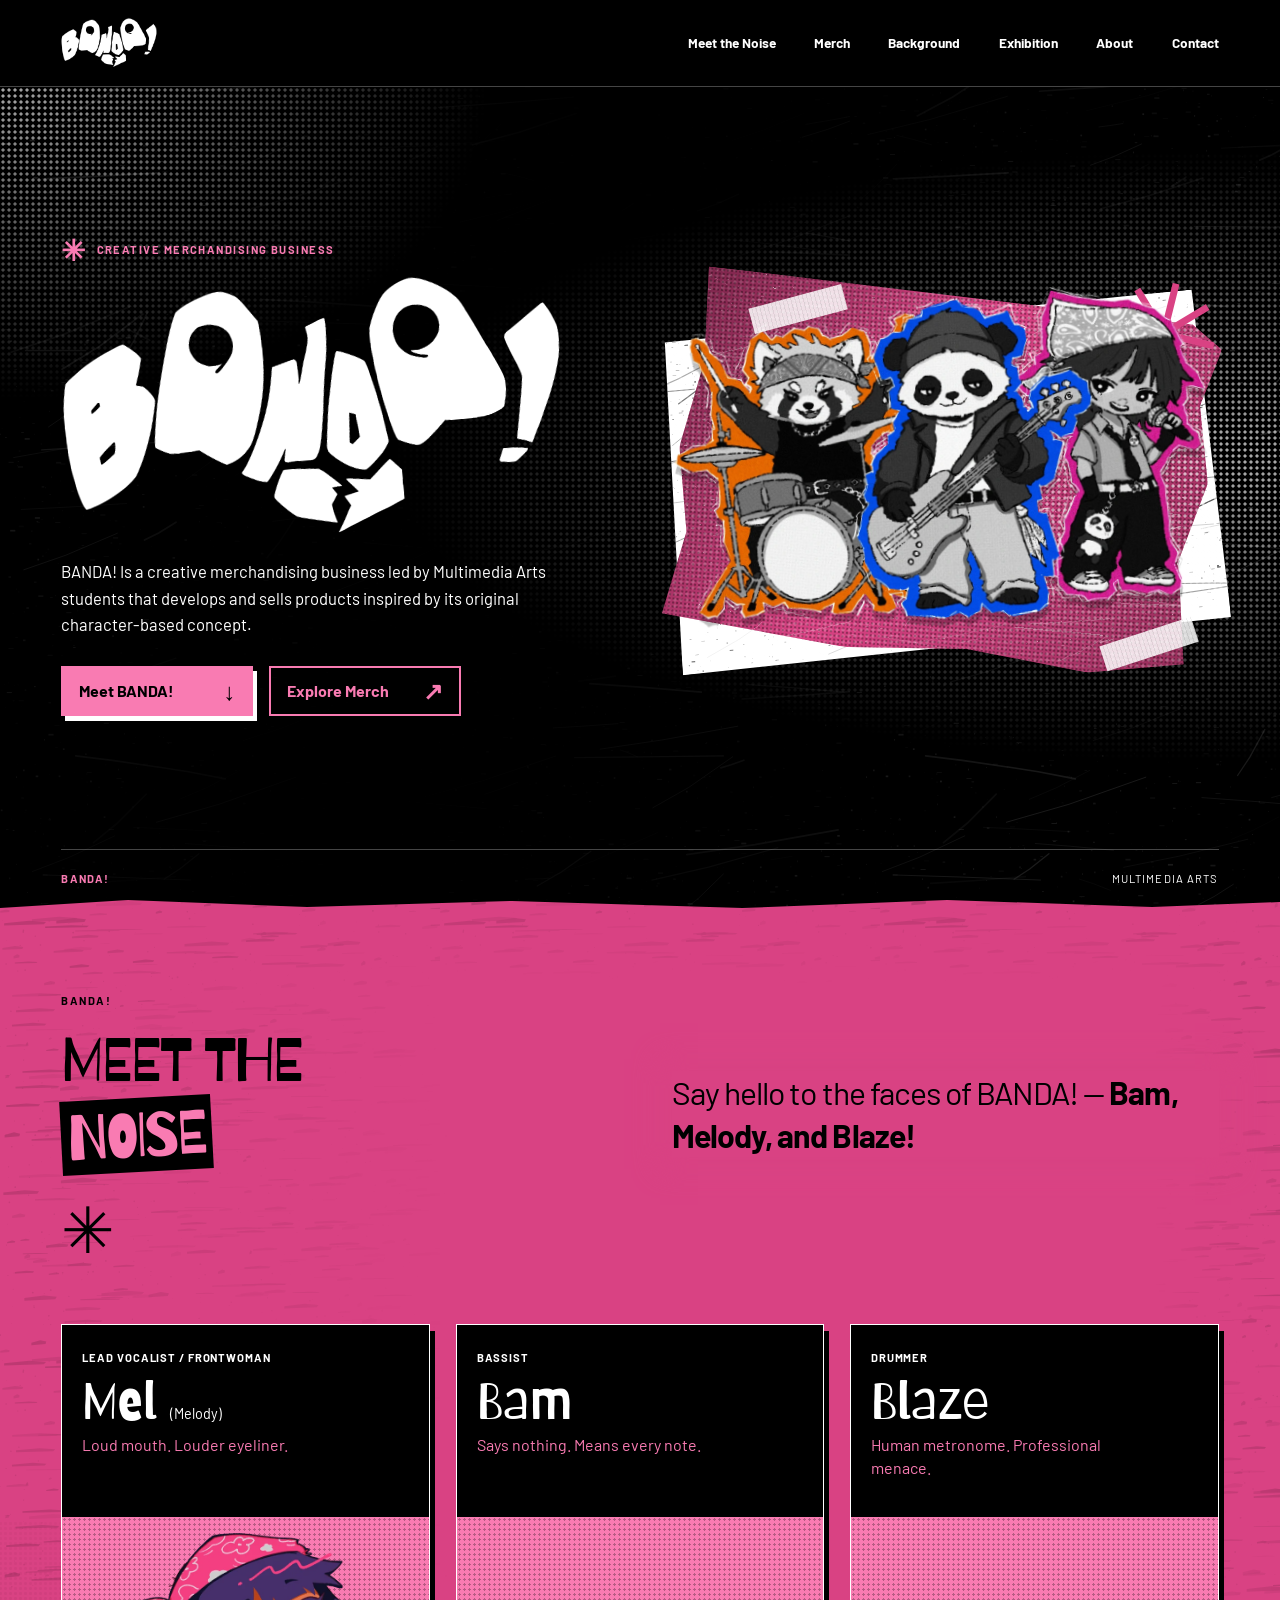
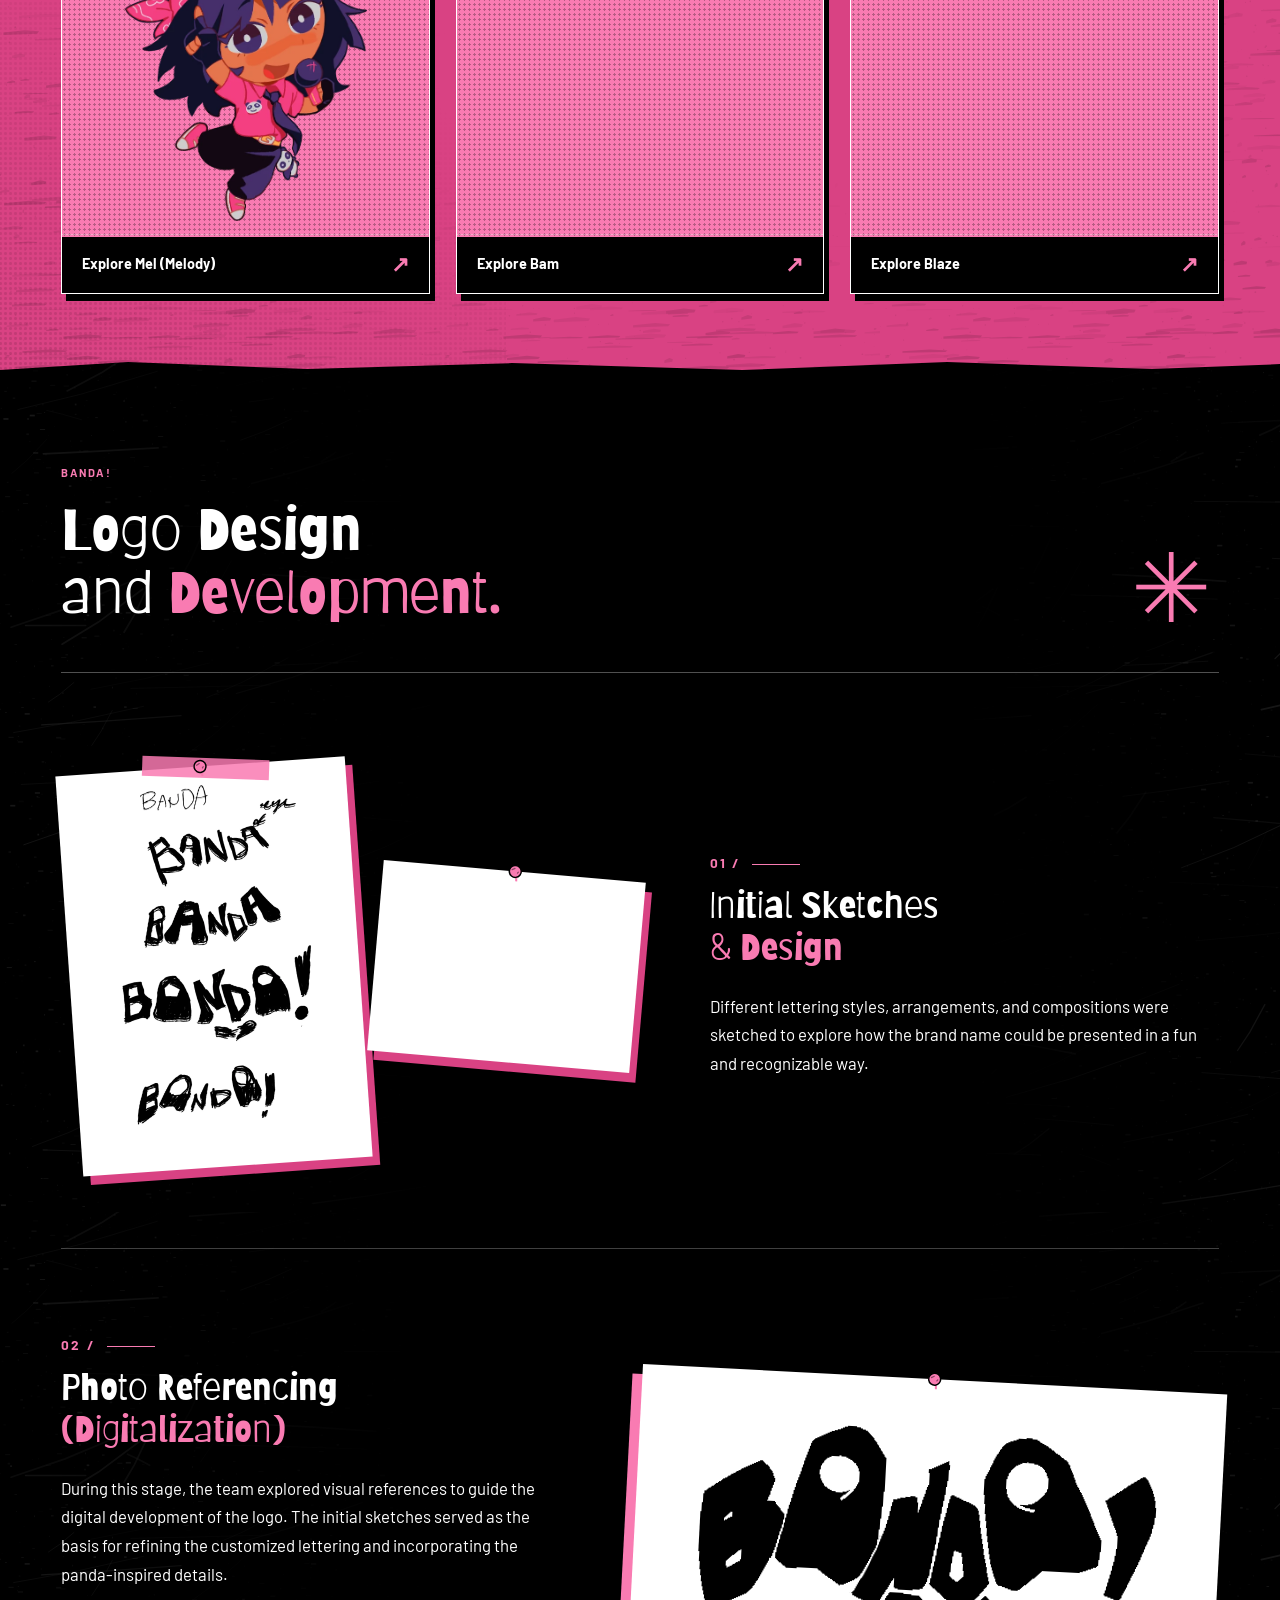
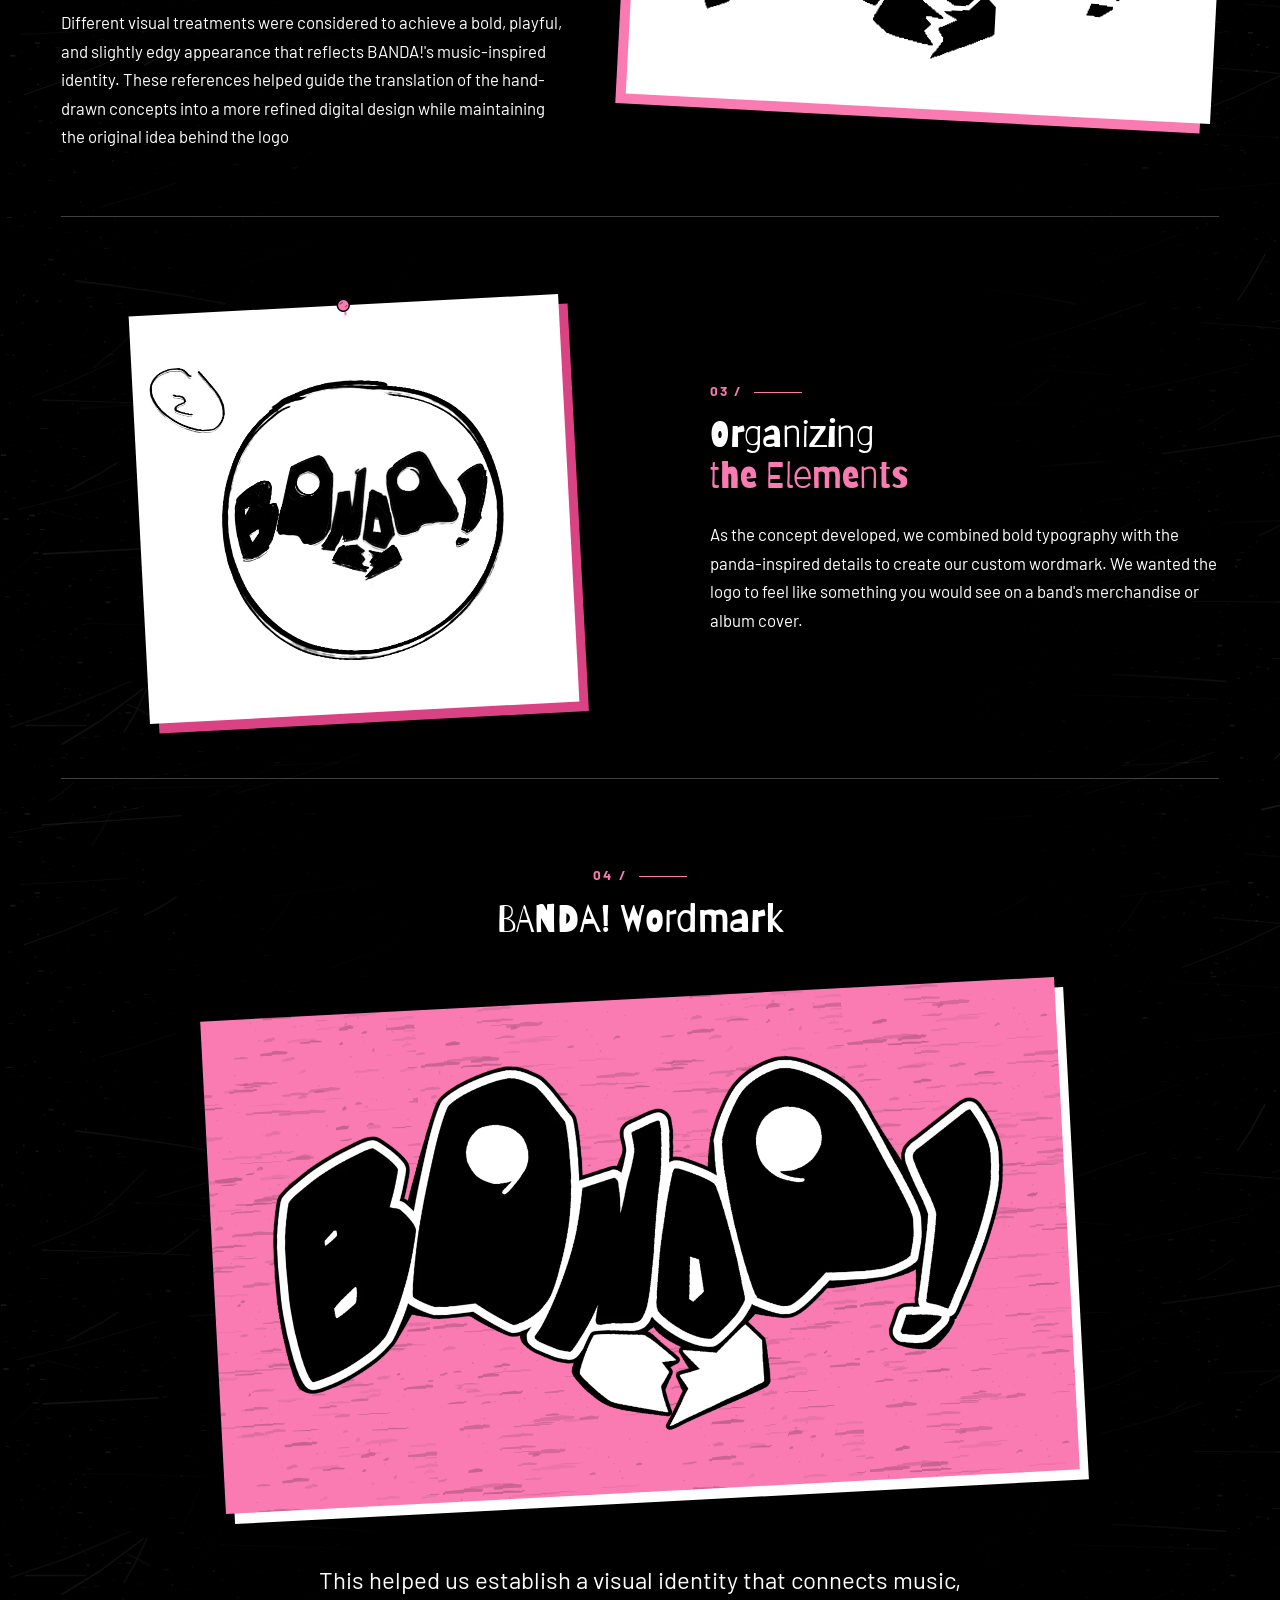
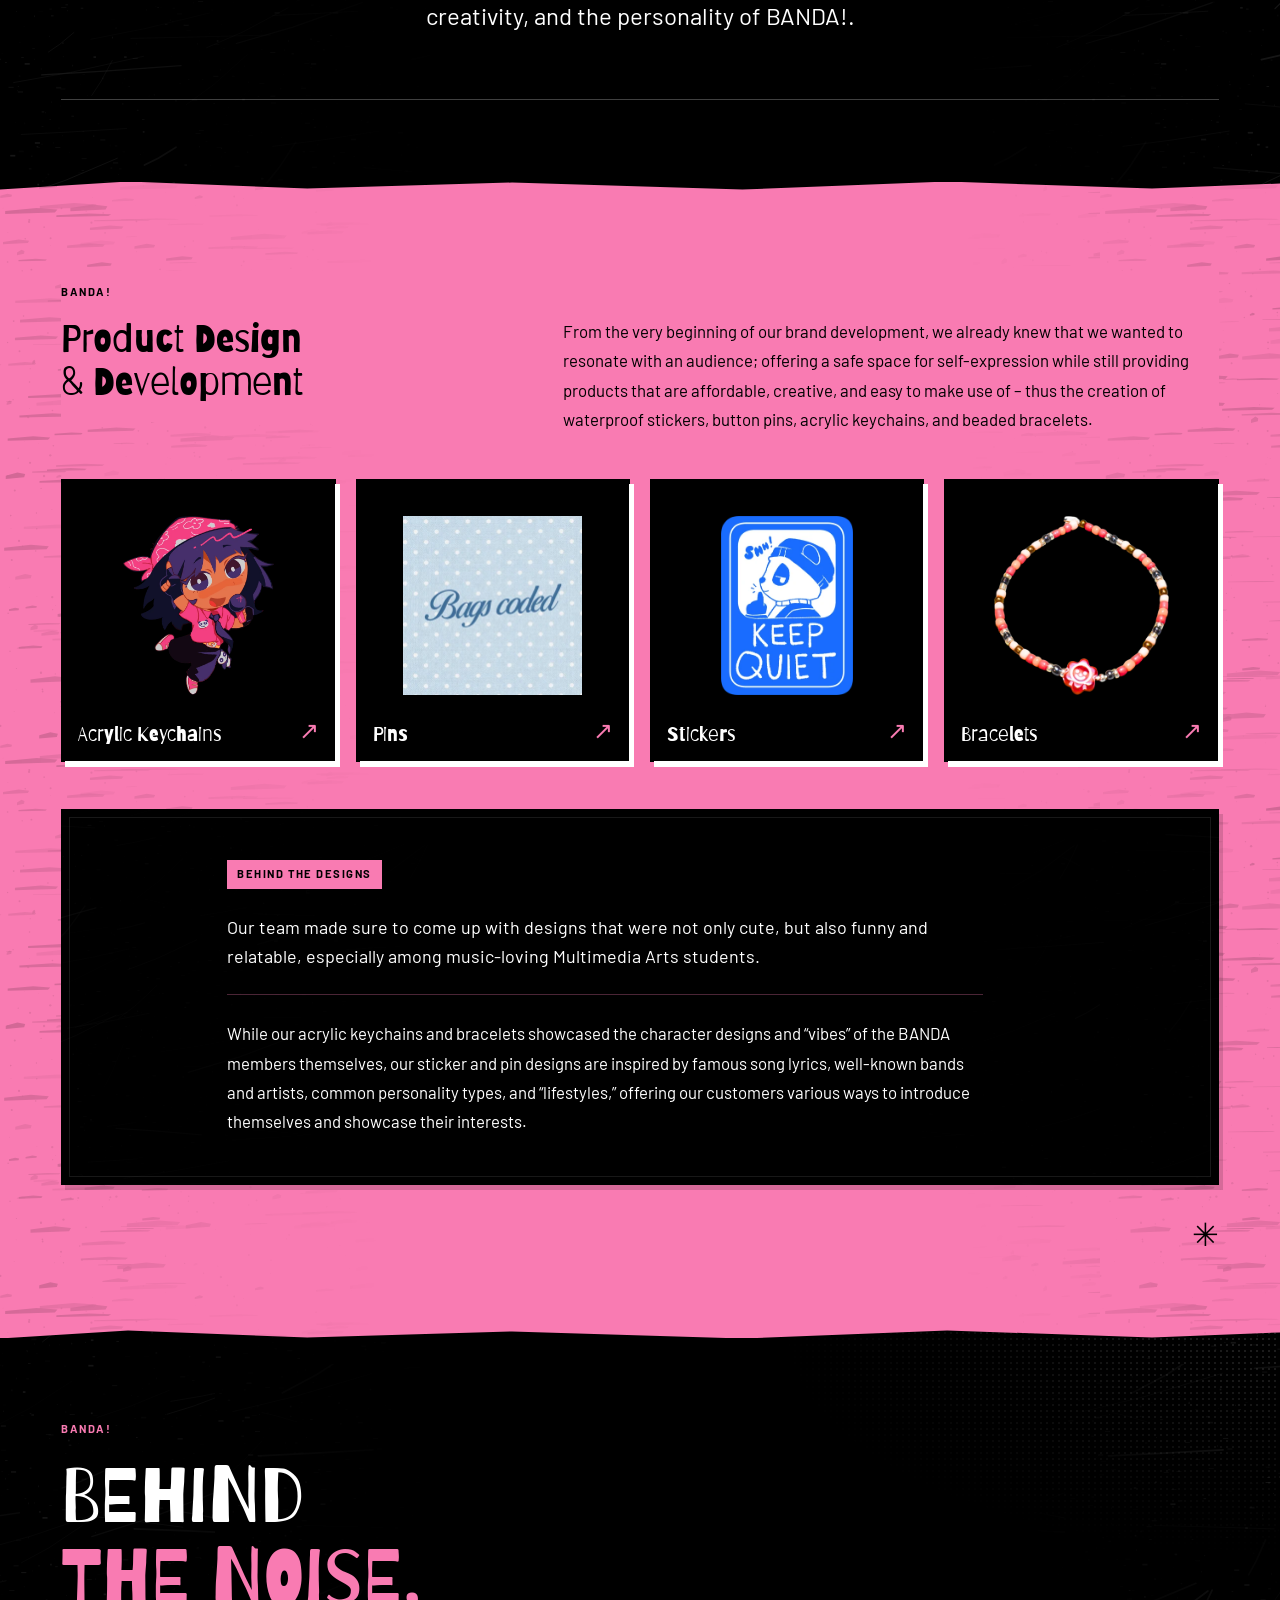
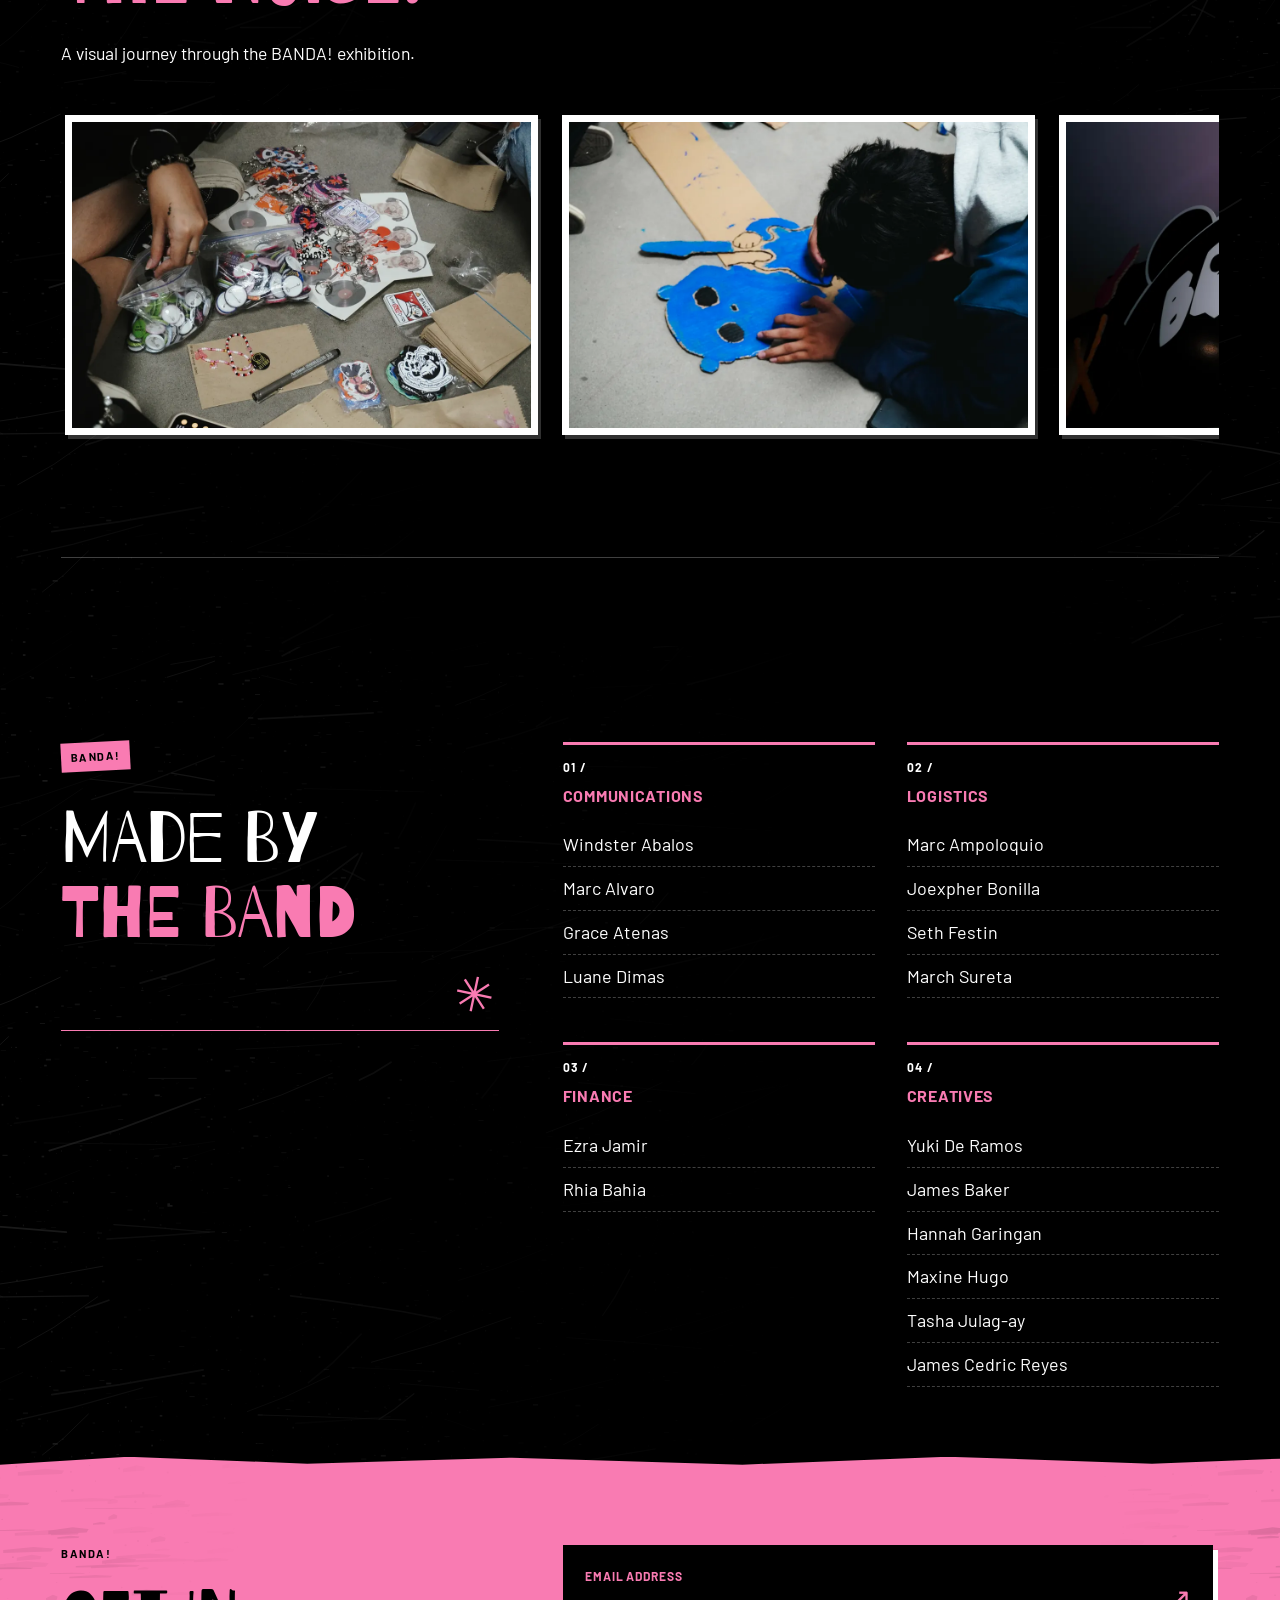
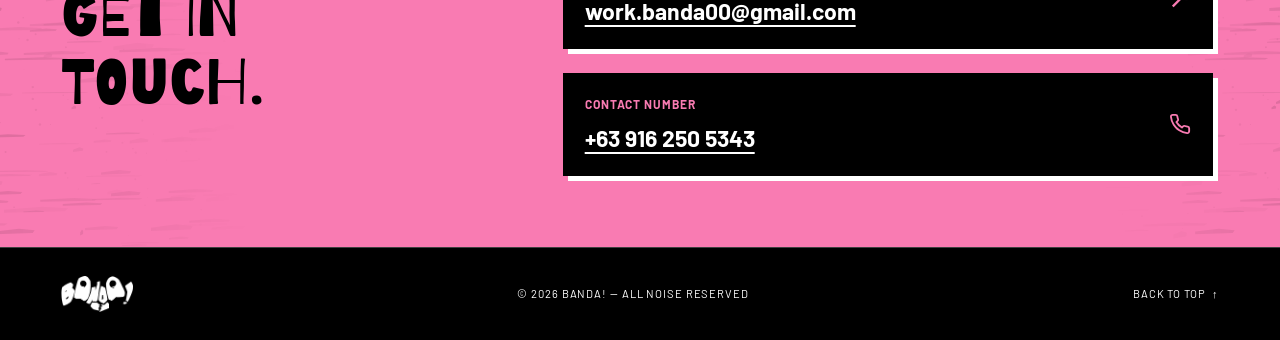
==== commit b38e18ee: "added new photos on exhibit section" ====
--- a/index.html
+++ b/index.html
@@ -216,7 +216,12 @@
                 <figure class="exhibition-marquee-photo" role="listitem" data-photo-sequence="17"><img src="assets/images/exhibition/17-entertainment-01-small.webp" width="720" height="1080" alt="A person wearing a pink bandana holding a white electric bass guitar." loading="lazy" decoding="async"></figure>
                 <figure class="exhibition-marquee-photo" role="listitem" data-photo-sequence="18"><img src="assets/images/exhibition/18-entertainment-02-small.webp" width="720" height="1080" alt="A person in sunglasses and a red plaid shirt playing a keyboard." loading="lazy" decoding="async"></figure>
                 <figure class="exhibition-marquee-photo" role="listitem" data-photo-sequence="19"><img src="assets/images/exhibition/19-entertainment-03-small.webp" width="1080" height="720" alt="A person singing into a microphone beside the exhibition booths." loading="lazy" decoding="async"></figure>
-                <figure class="exhibition-marquee-photo" role="listitem" data-photo-sequence="20"><img src="assets/images/exhibition/20-group-pic-01-small.webp" width="1080" height="720" alt="A group posing together beside the BANDA! booth and merchandise table." loading="lazy" decoding="async"></figure>
+                <figure class="exhibition-marquee-photo" role="listitem" data-photo-sequence="20"><img src="assets/images/exhibition/20-photoshoot-01-small.webp" width="720" height="1080" alt="Two people wearing sunglasses and character merchandise, holding their hands near their faces." loading="lazy" decoding="async"></figure>
+                <figure class="exhibition-marquee-photo" role="listitem" data-photo-sequence="21"><img src="assets/images/exhibition/21-photoshoot-02-small.webp" width="720" height="1080" alt="Three people posing on stairs with BANDA! merchandise and a panda plush toy." loading="lazy" decoding="async"></figure>
+                <figure class="exhibition-marquee-photo" role="listitem" data-photo-sequence="22"><img src="assets/images/exhibition/22-photoshoot-03-small.webp" width="720" height="1080" alt="Close-up of an Absolute Banger character sticker on a wooden surface." loading="lazy" decoding="async"></figure>
+                <figure class="exhibition-marquee-photo" role="listitem" data-photo-sequence="23"><img src="assets/images/exhibition/23-photoshoot-04-small.webp" width="1080" height="720" alt="Black-and-white close-up of button pins attached to a dark tie." loading="lazy" decoding="async"></figure>
+                <figure class="exhibition-marquee-photo" role="listitem" data-photo-sequence="24"><img src="assets/images/exhibition/24-photoshoot-05-small.webp" width="1080" height="720" alt="A person holding up hands decorated with character keychains and colorful bracelets." loading="lazy" decoding="async"></figure>
+                <figure class="exhibition-marquee-photo" role="listitem" data-photo-sequence="25"><img src="assets/images/exhibition/20-group-pic-01-small.webp" width="1080" height="720" alt="A group posing together beside the BANDA! booth and merchandise table." loading="lazy" decoding="async"></figure>
               </div>
             </div>
           </div>
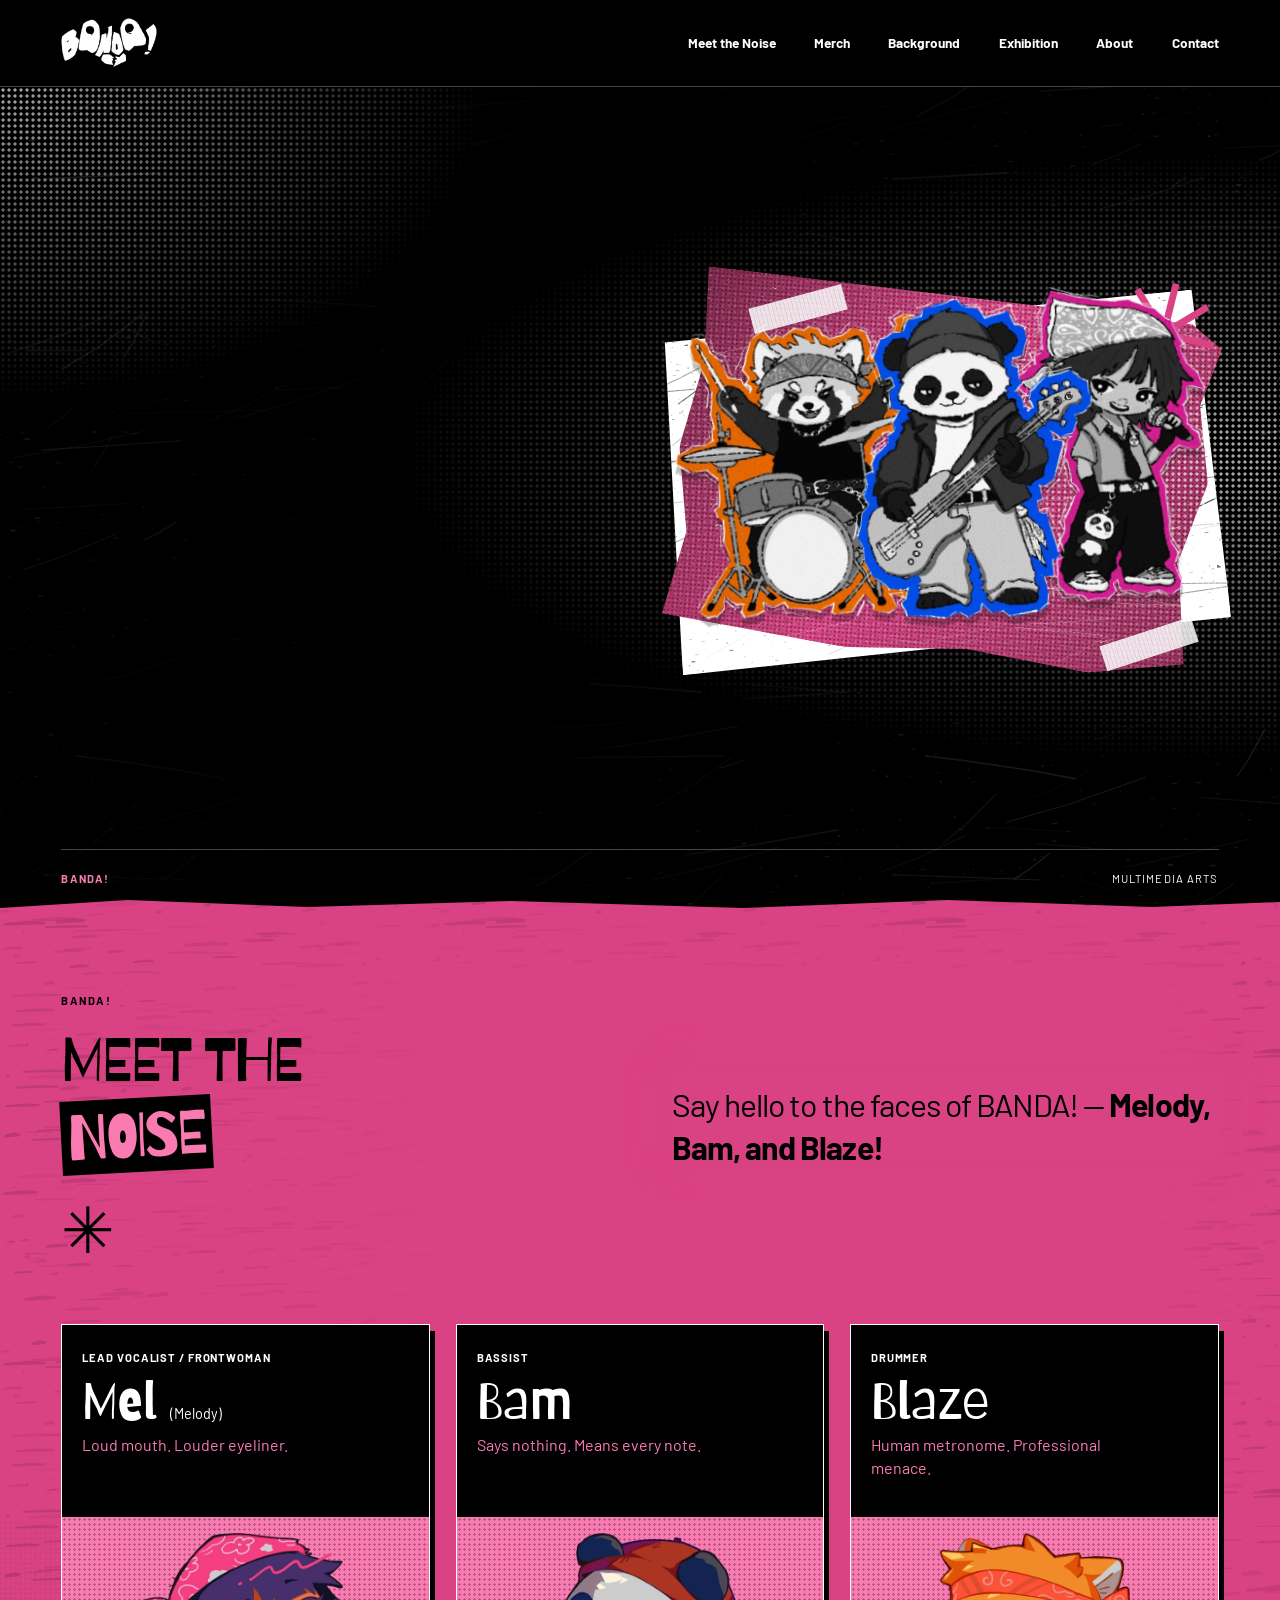
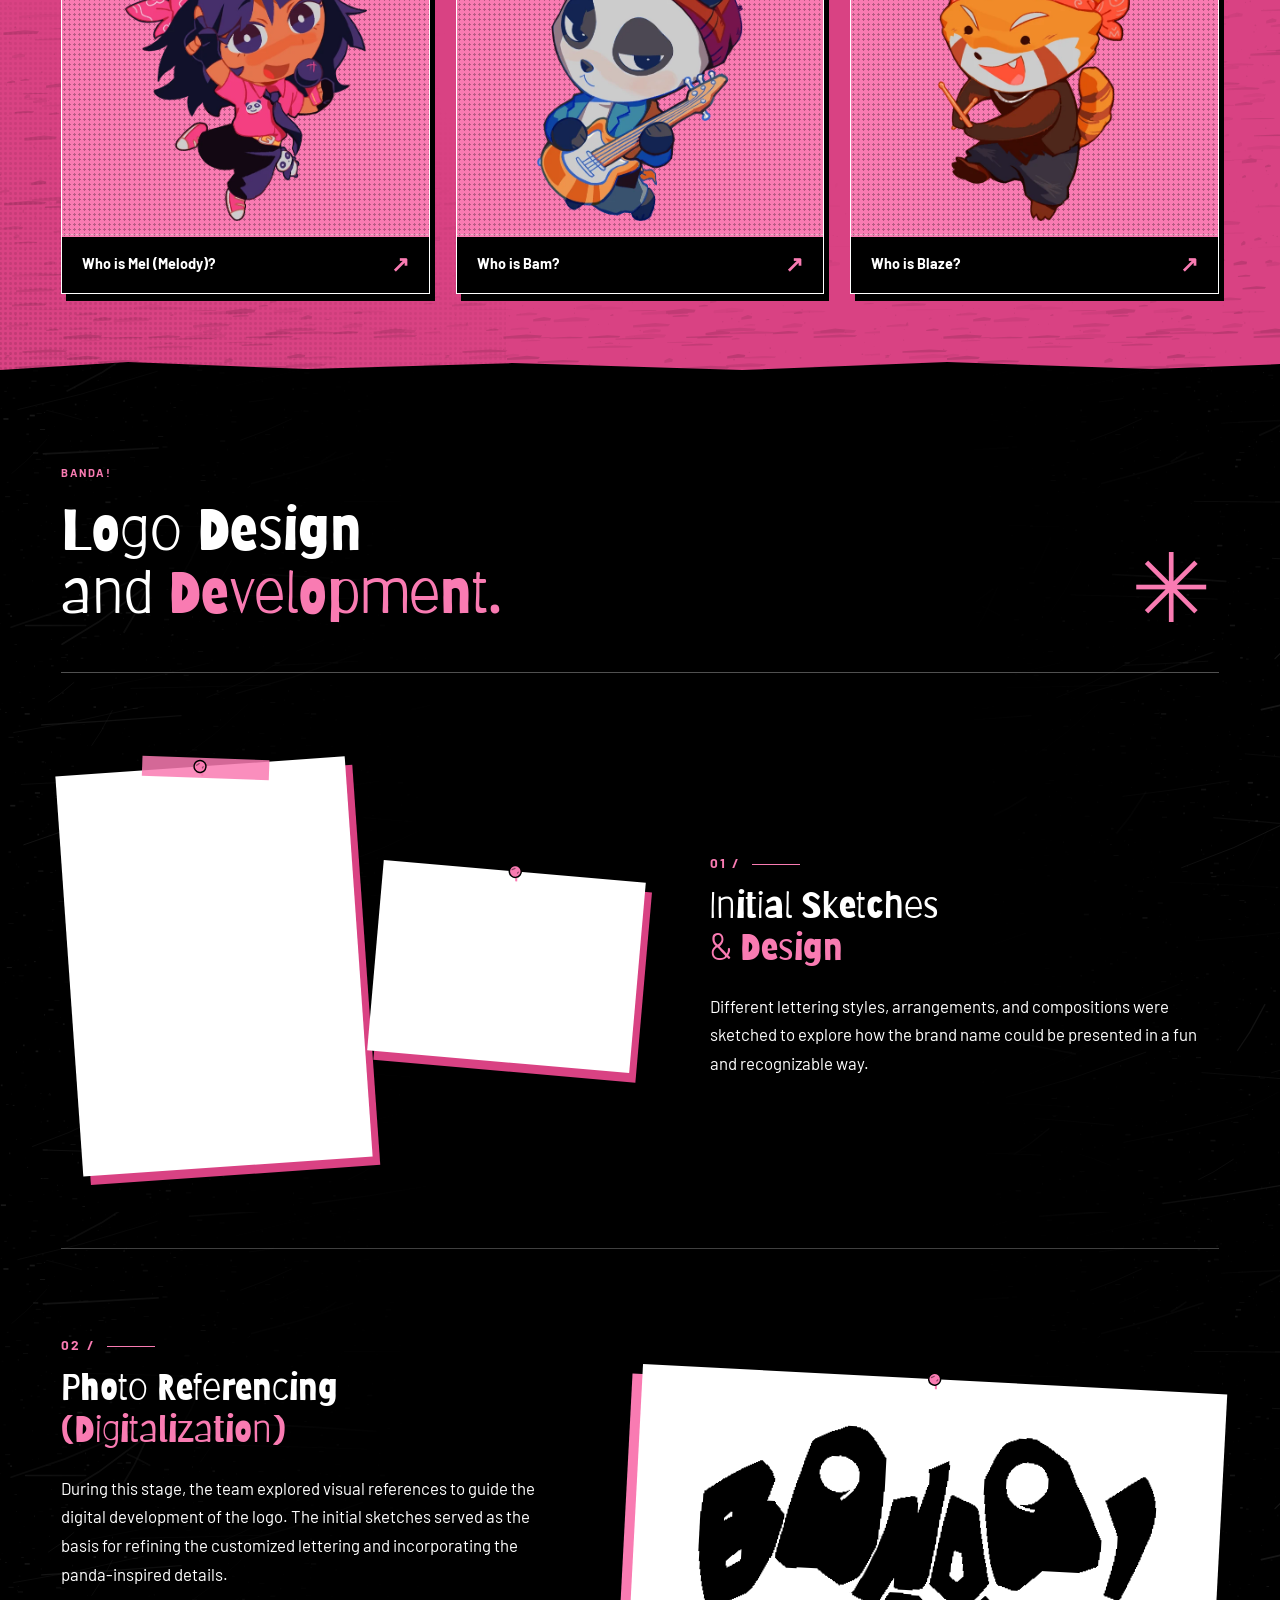
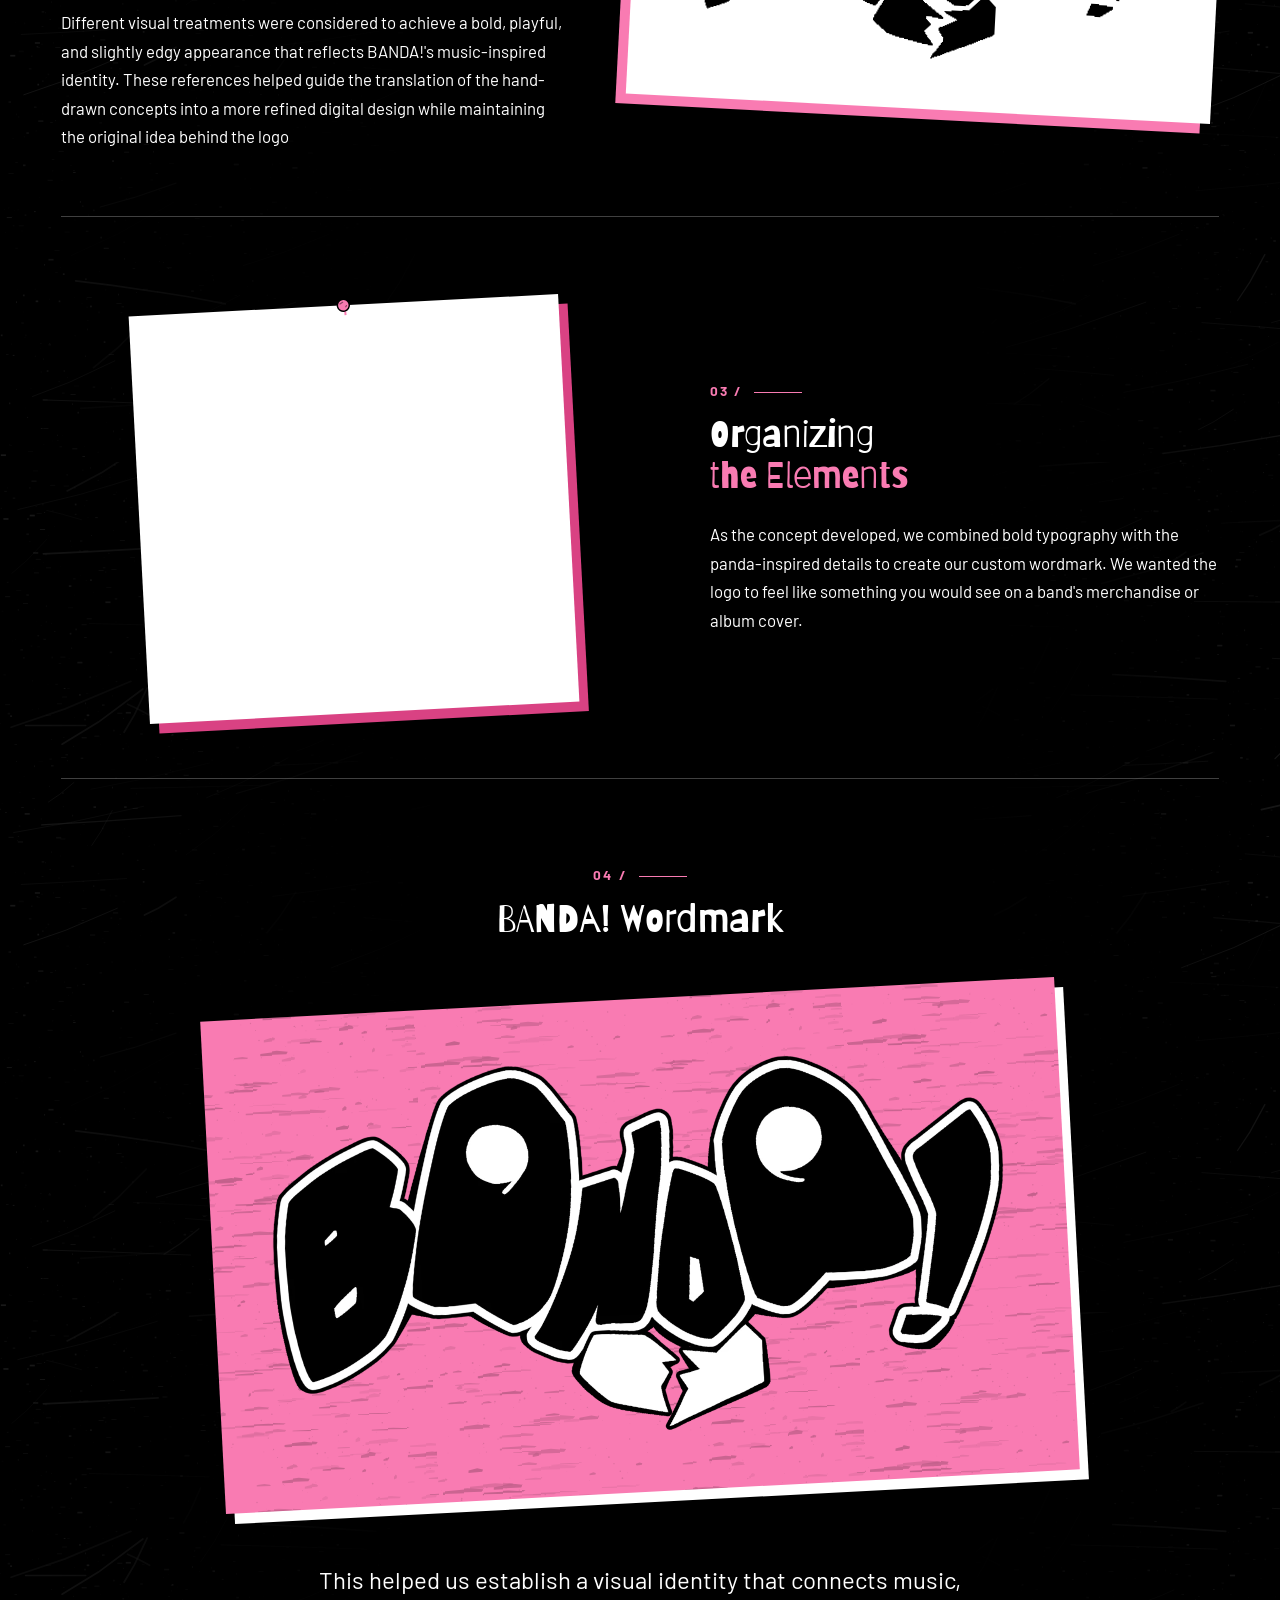
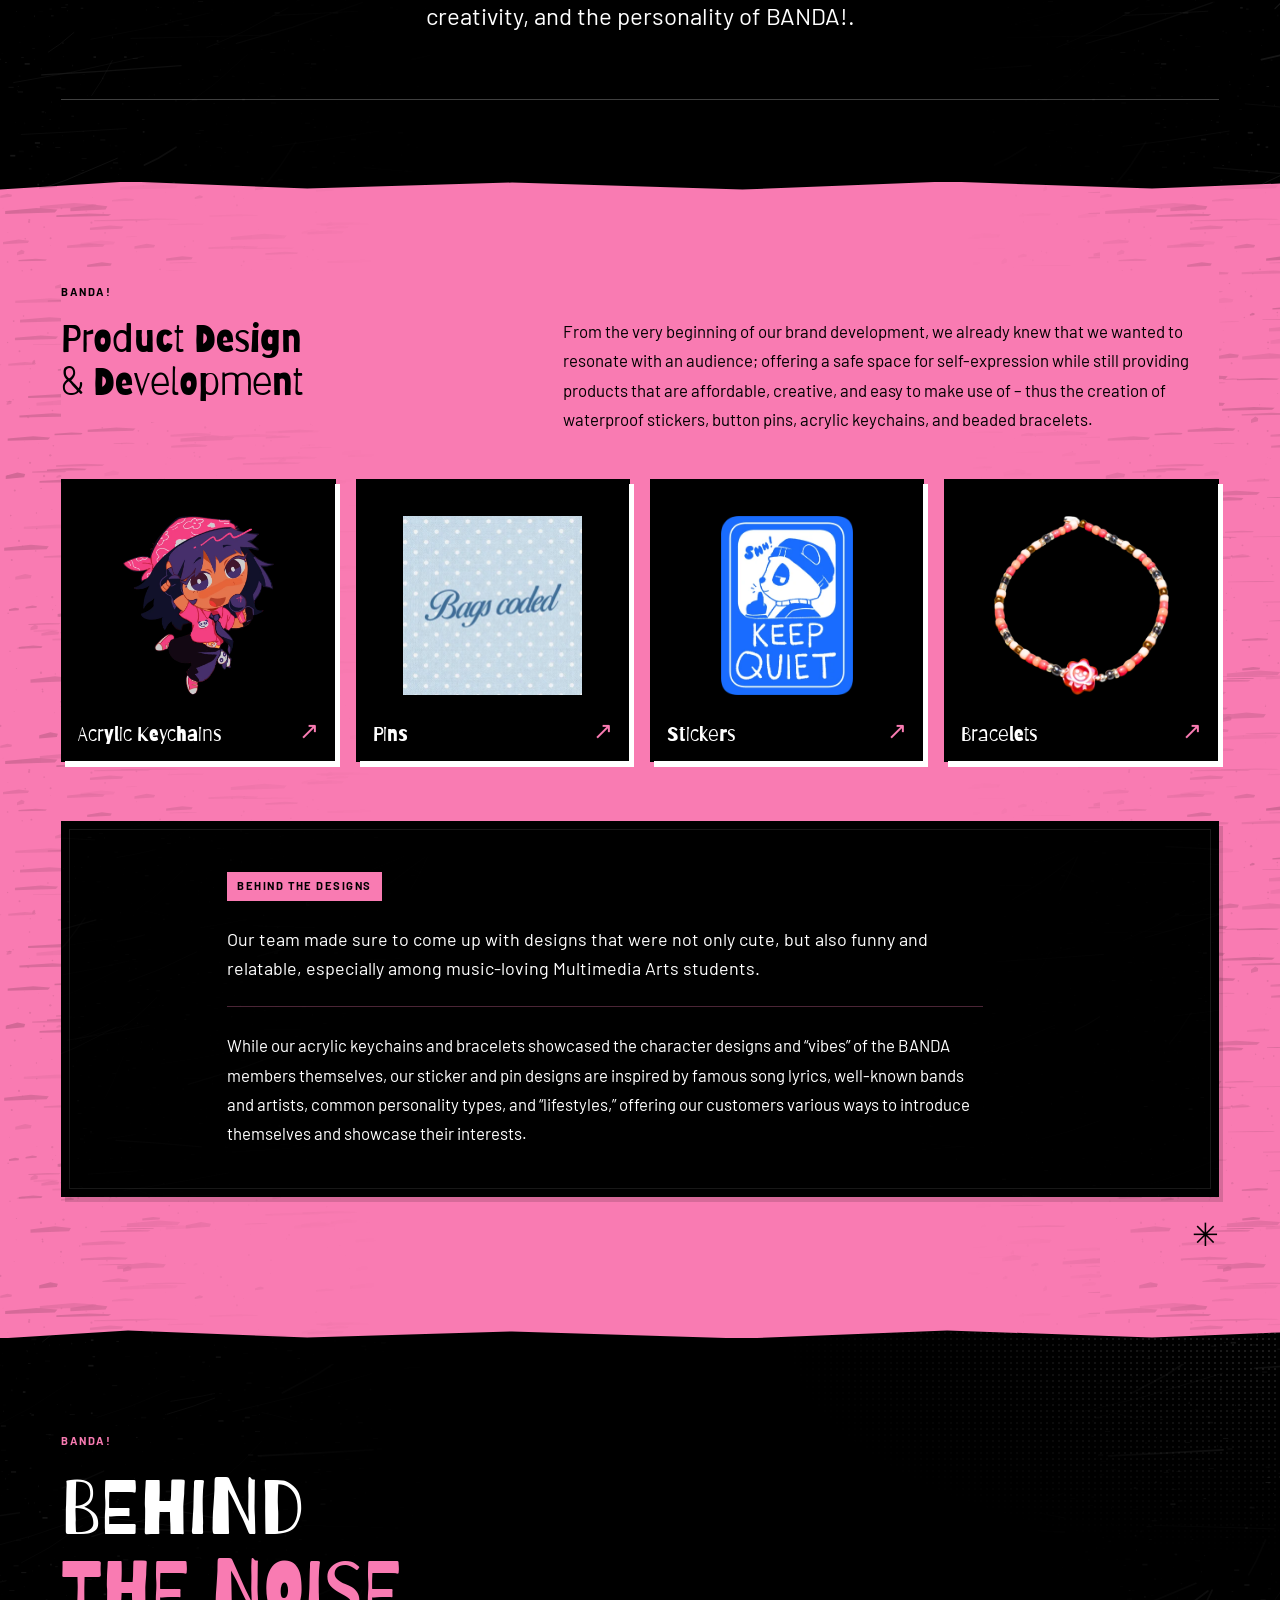
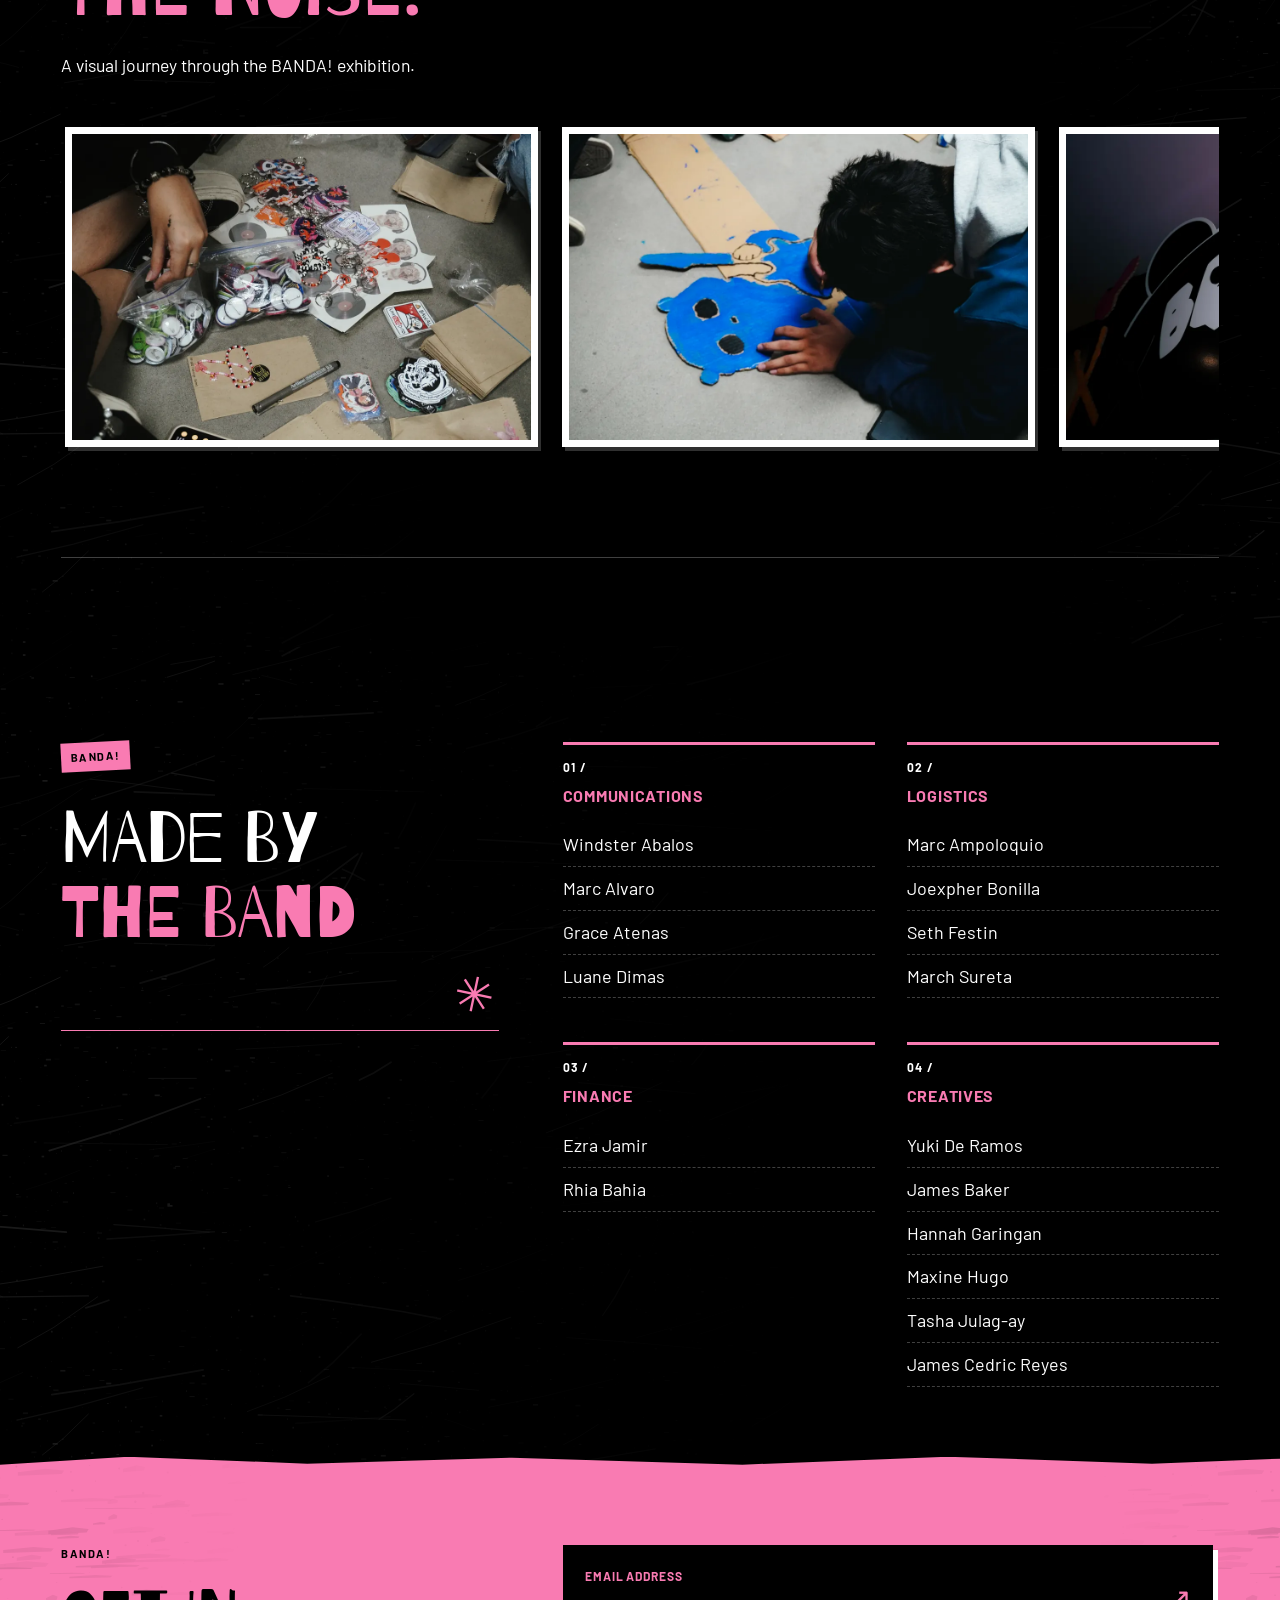
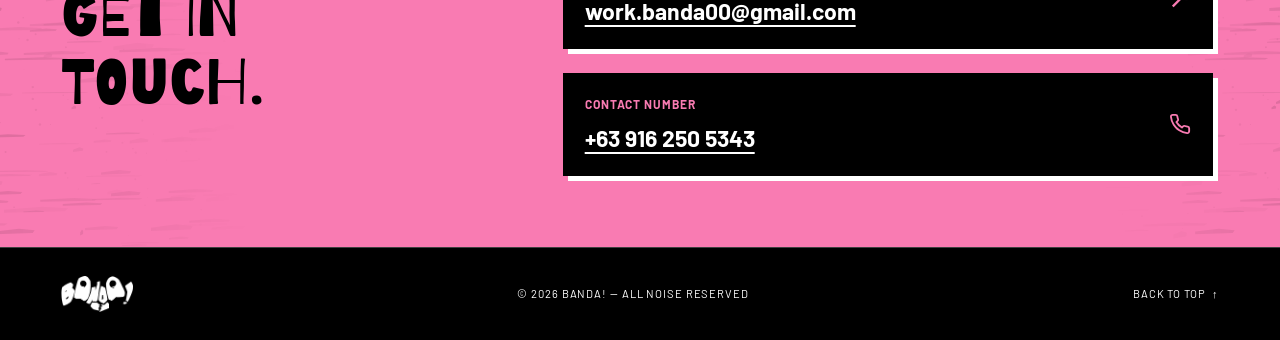
==== commit 6863bb0d: "update index.html" ====
--- a/index.html
+++ b/index.html
@@ -64,7 +64,7 @@
       <div class="section-inner introduction-inner">
         <div class="intro-heading"><p class="eyebrow">BANDA!</p><h2 id="introduction-title">MEET THE<br><span>NOISE</span></h2><span class="intro-star" aria-hidden="true">✳</span></div>
         <div class="intro-body">
-          <p class="intro-statement">Say hello to the faces of BANDA! — <strong>Bam, Melody, and Blaze!</strong></p>
+          <p class="intro-statement">Say hello to the faces of BANDA! — <strong>Melody, Bam, and Blaze!</strong></p>
         </div>
         <div class="character-posters" aria-label="Original character profiles">
           <article class="character-poster mel-poster" aria-labelledby="mel-name">
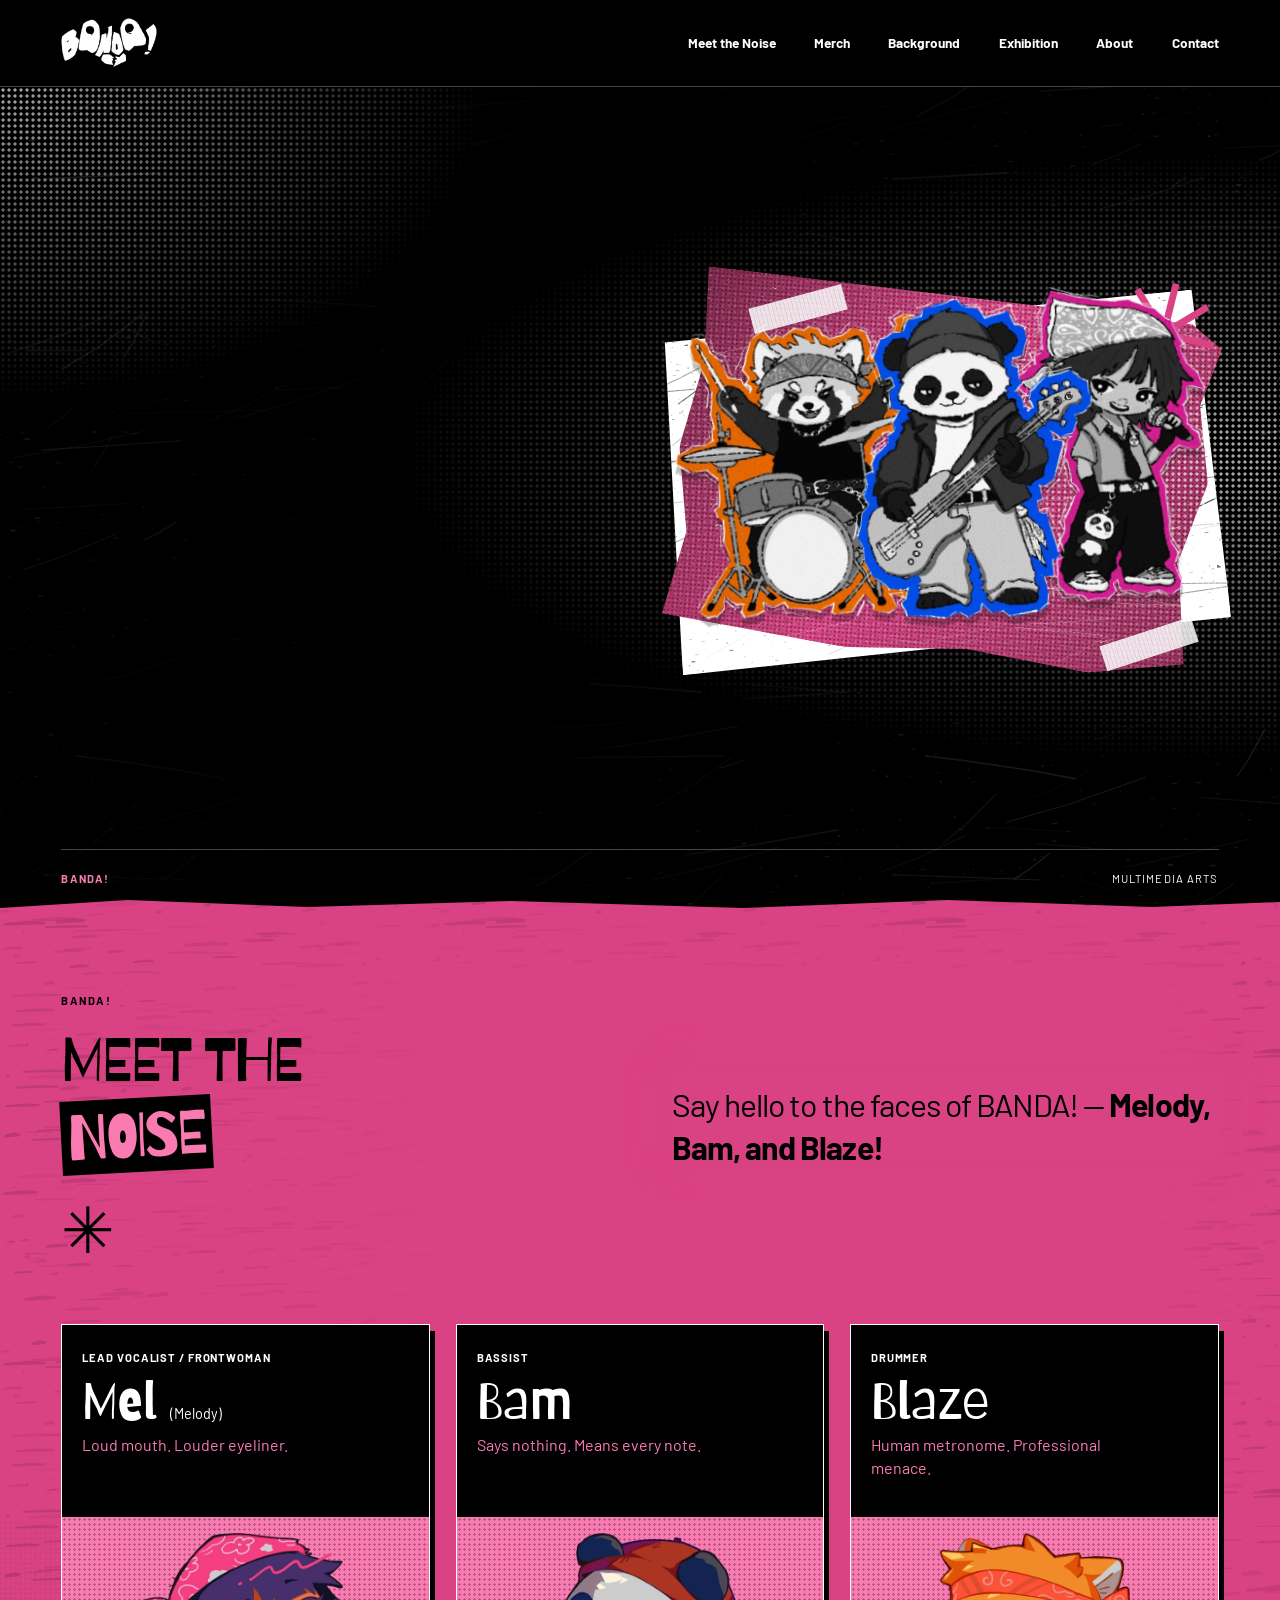
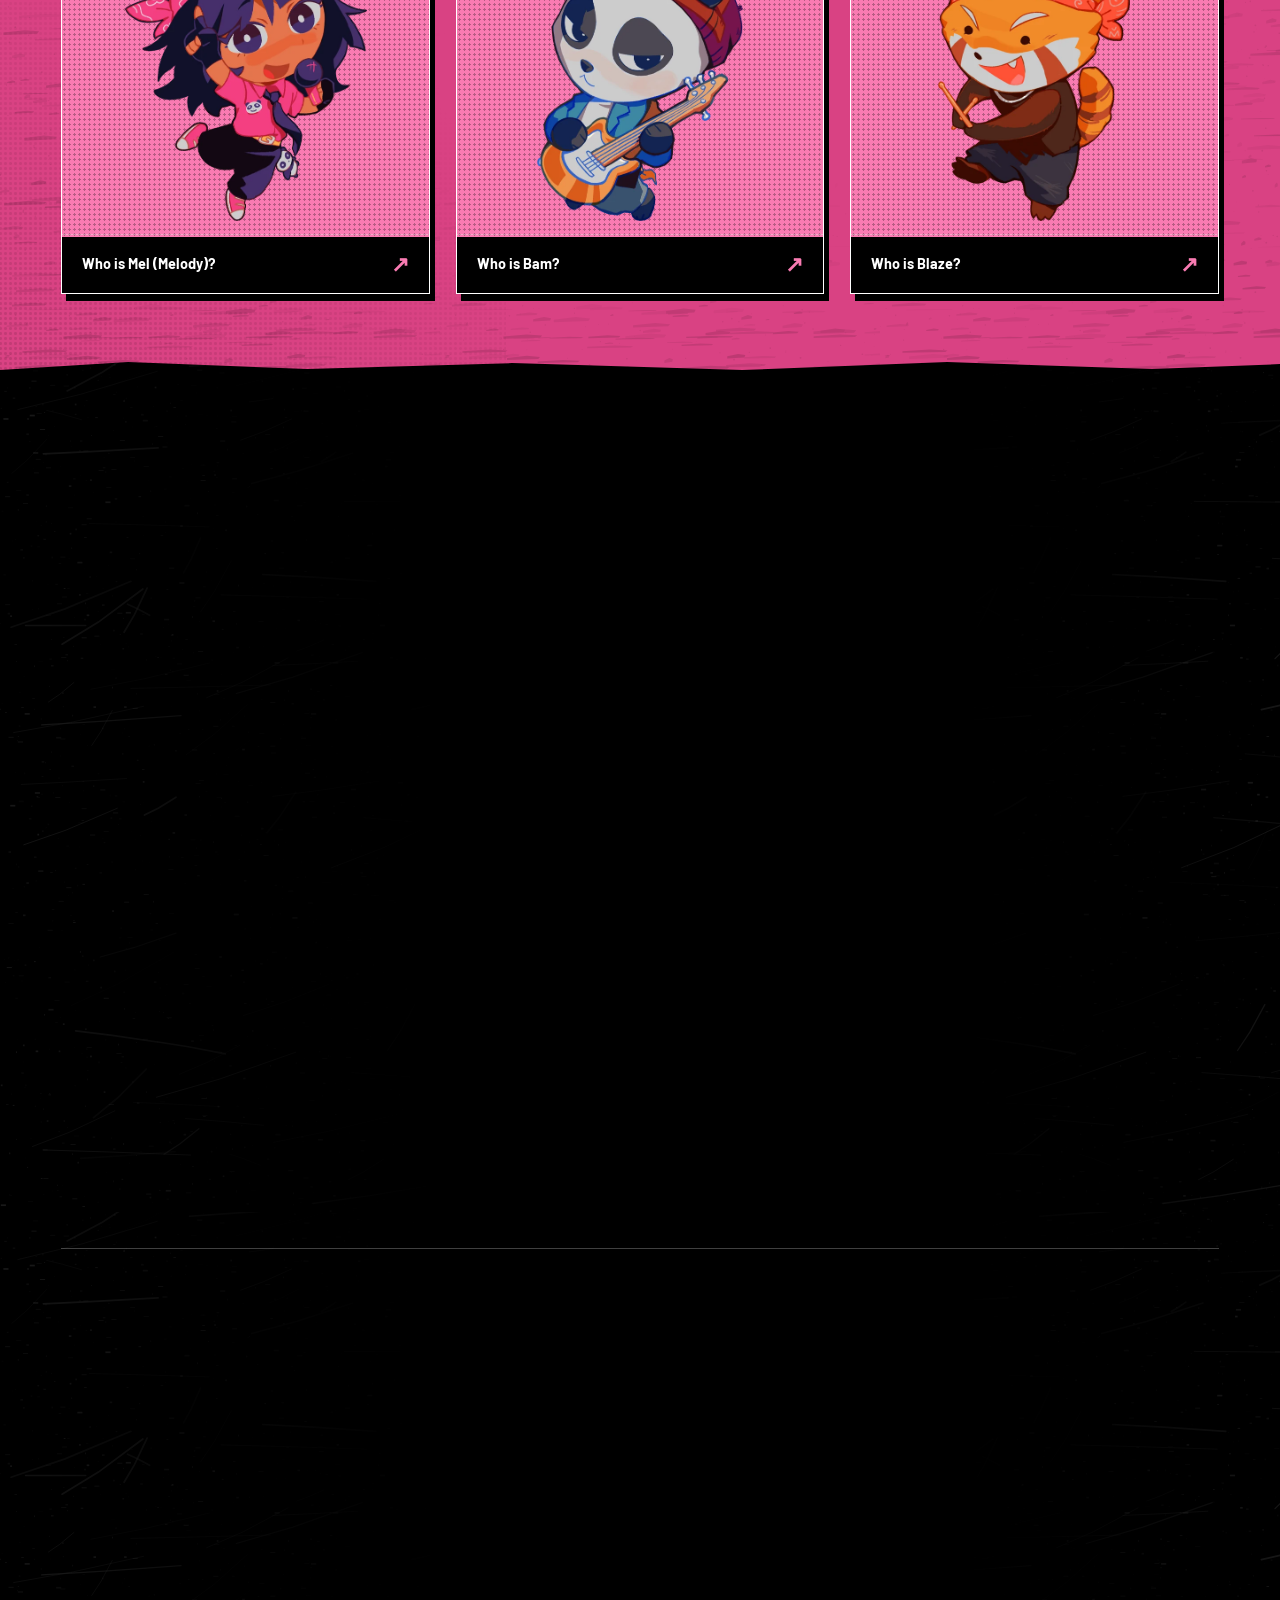
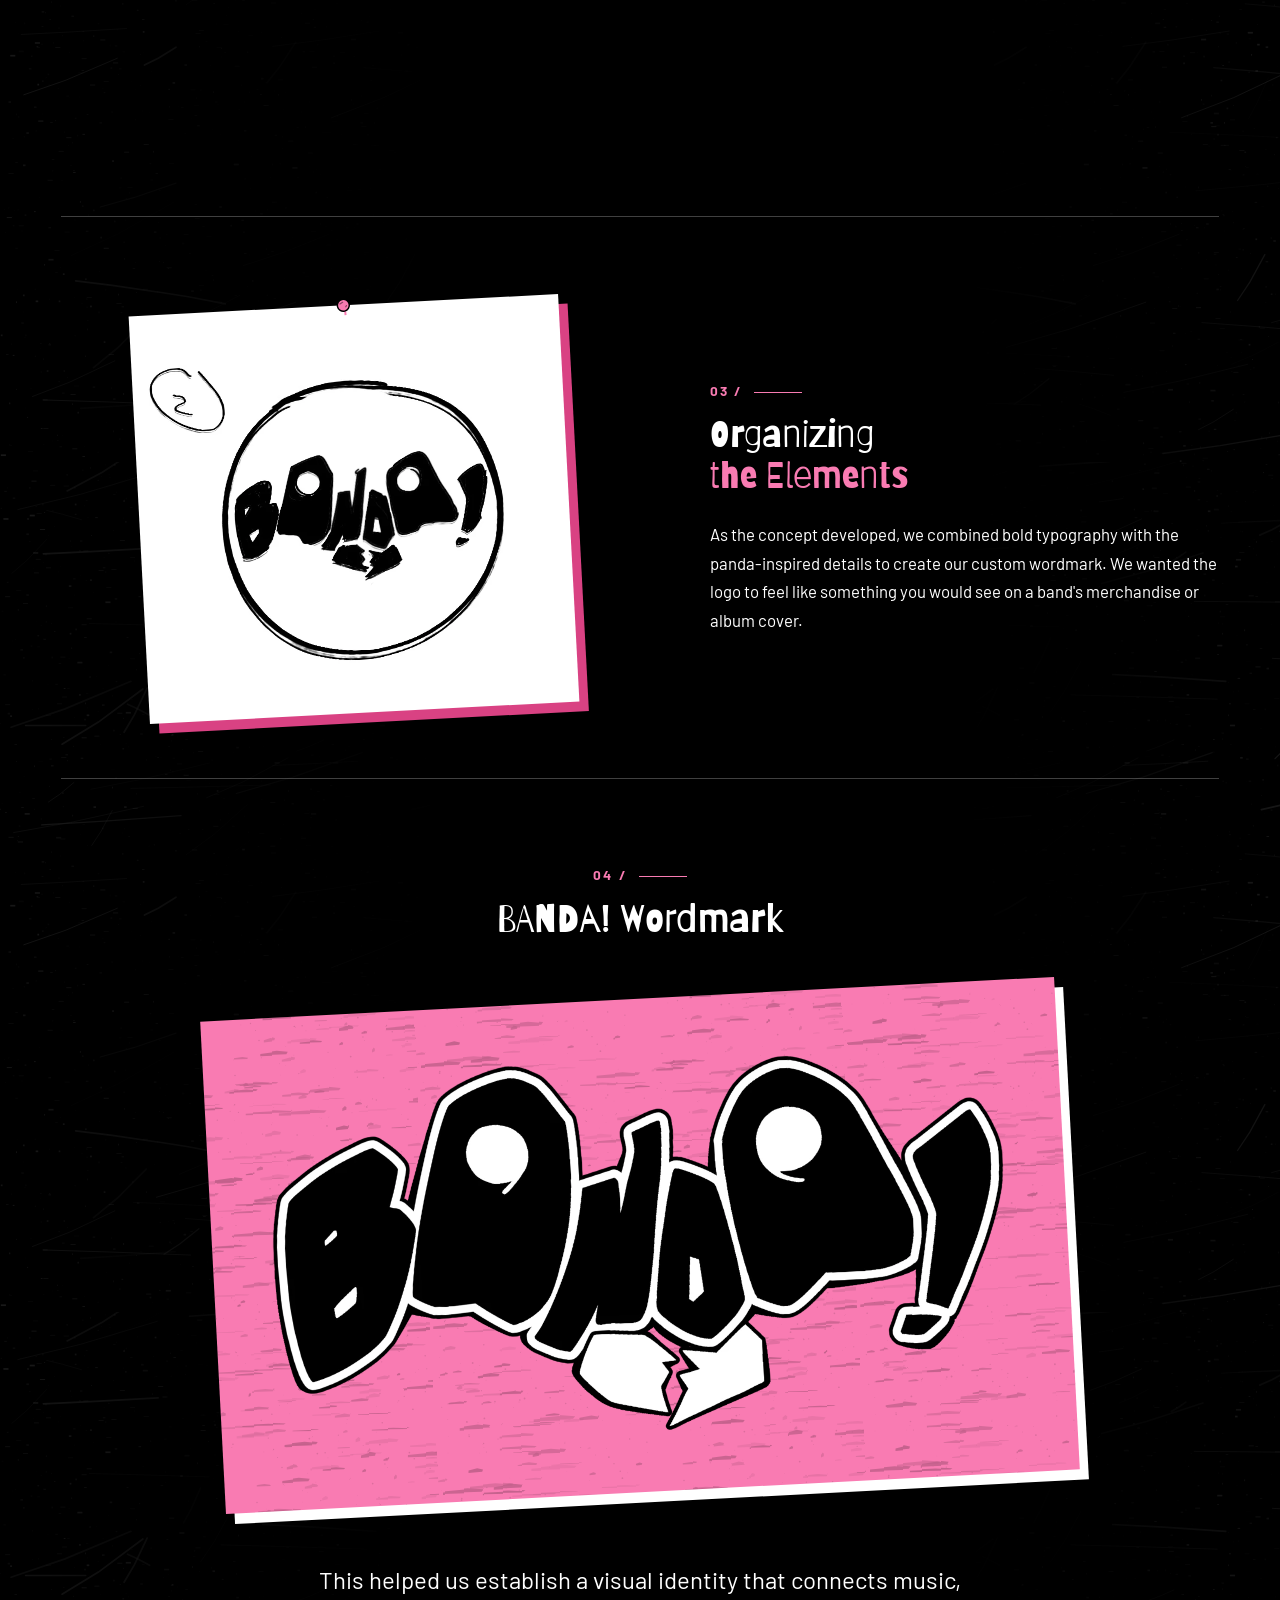
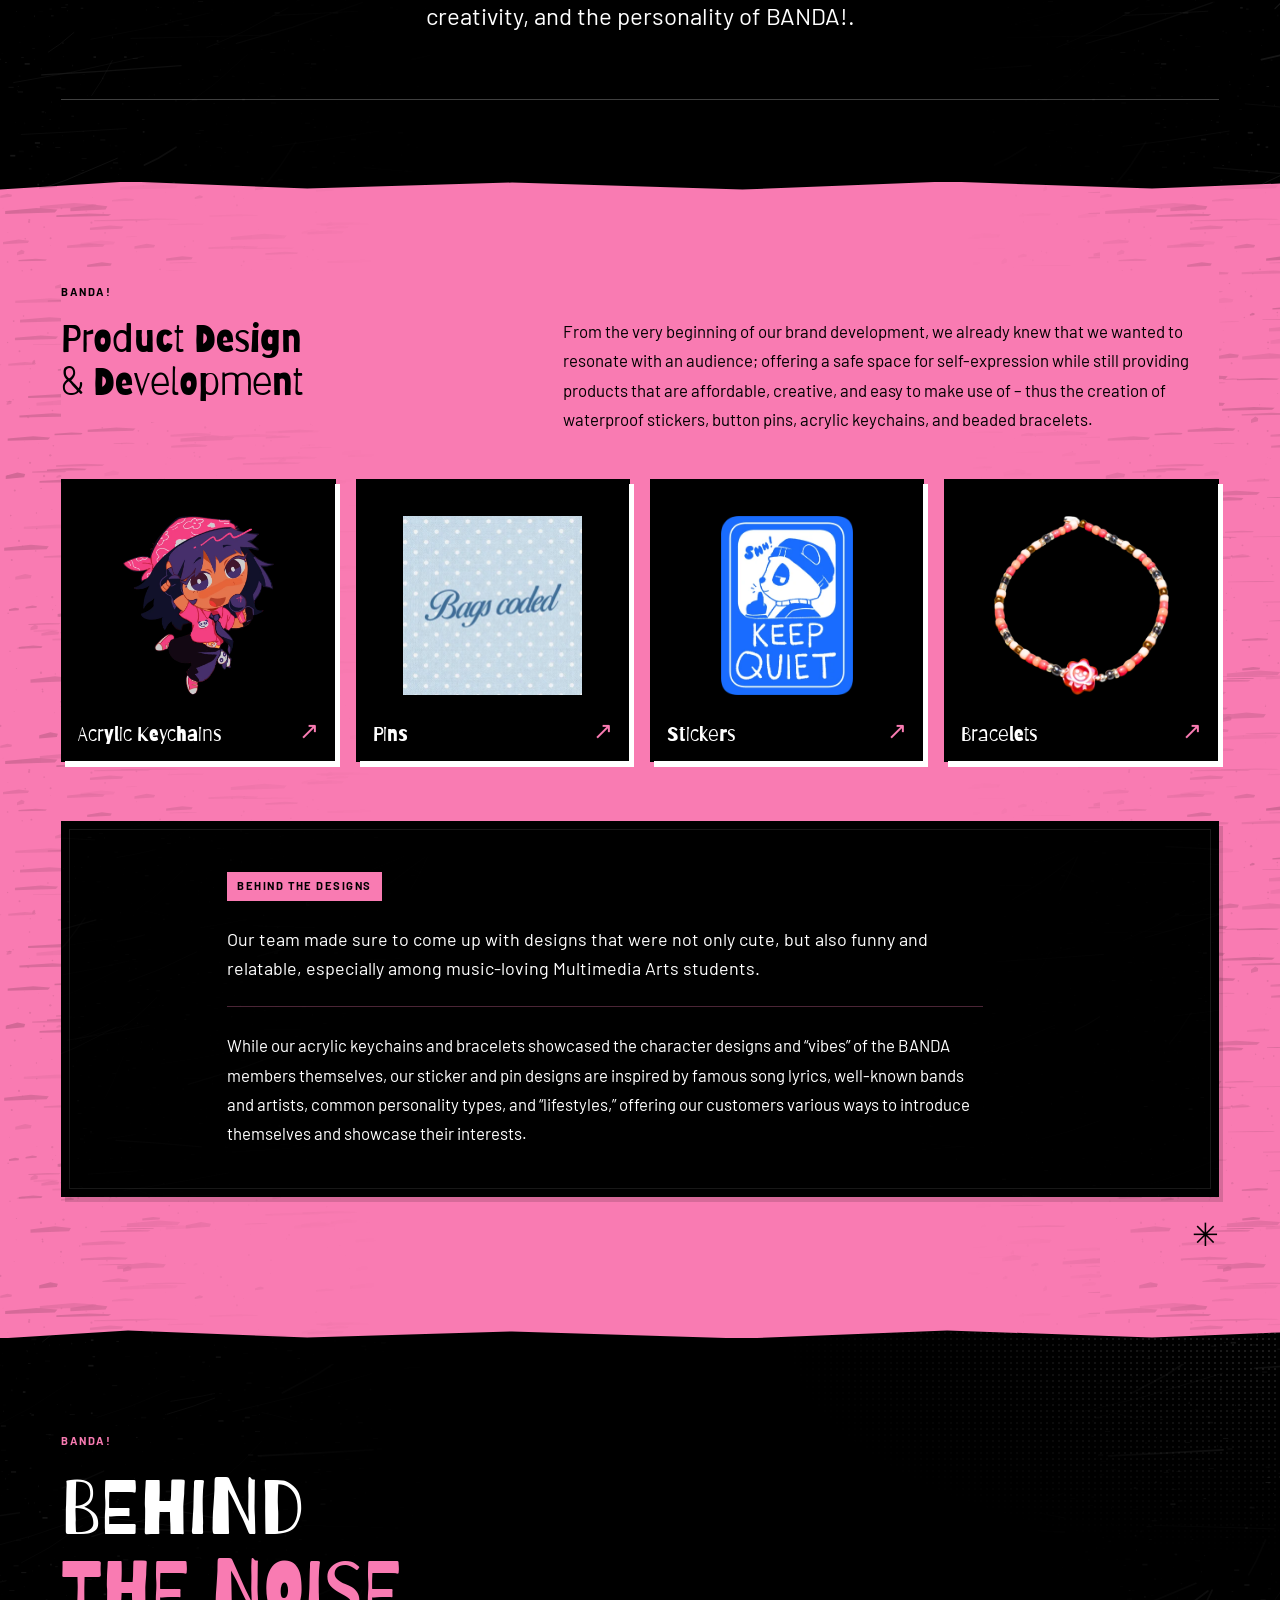
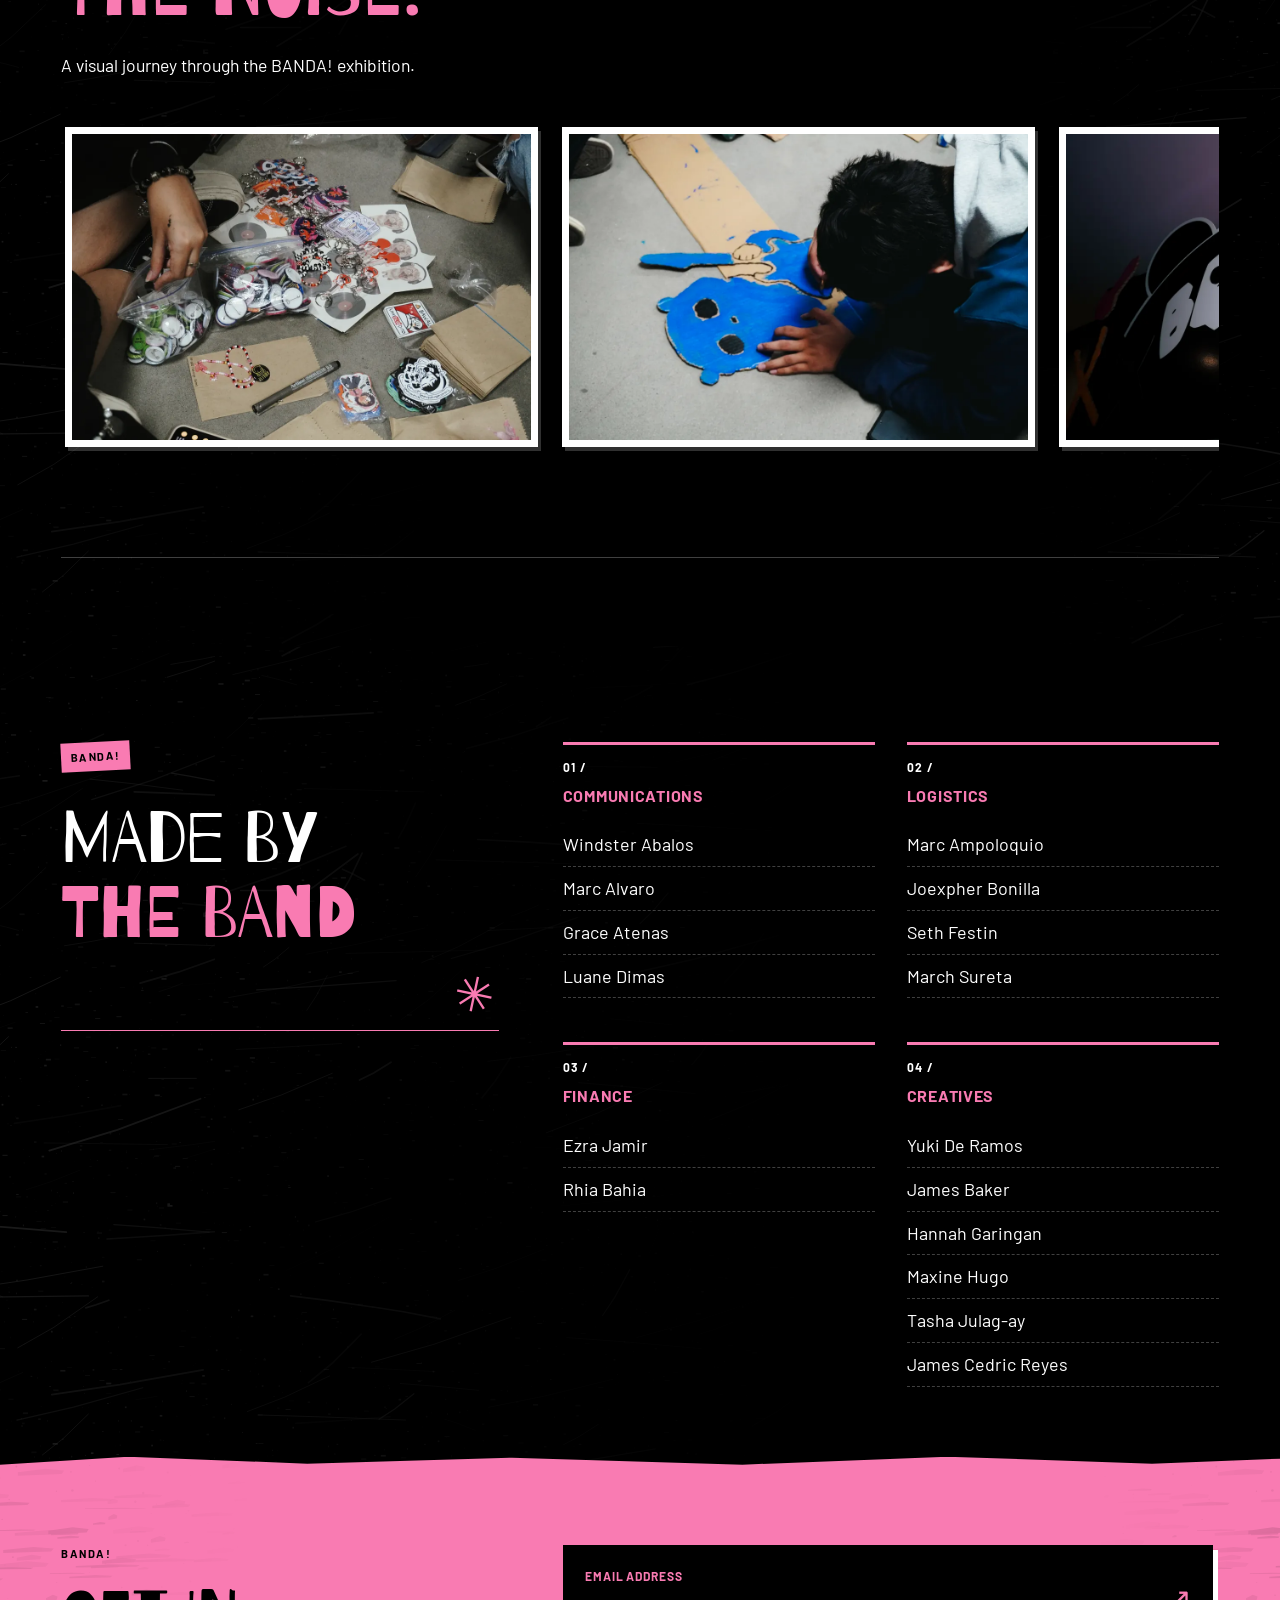
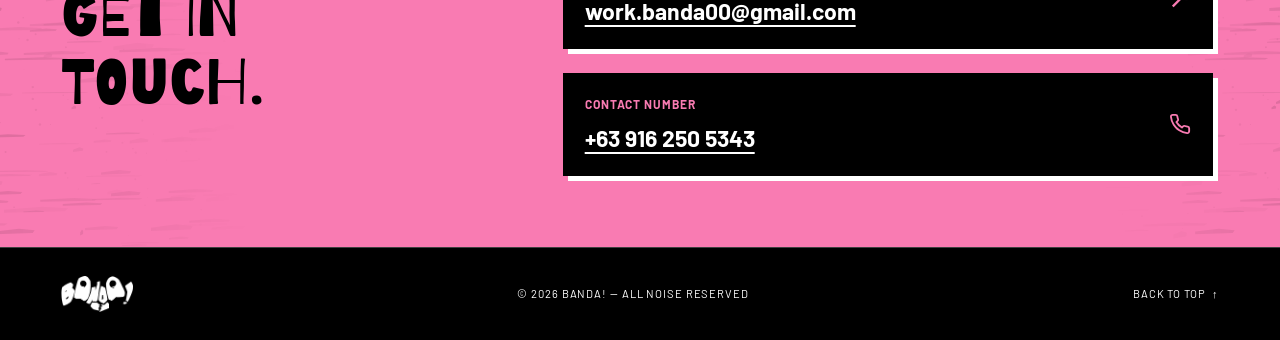
==== commit cc5b6ec9: "add favicon" ====
--- a/index.html
+++ b/index.html
@@ -3,6 +3,9 @@
 <head>
   <meta charset="utf-8">
   <meta name="viewport" content="width=device-width, initial-scale=1">
+  <link rel="icon" href="favicon.ico" type="image/x-icon" sizes="16x16 32x32 48x48 64x64">
+  <link rel="icon" href="assets/icons/favicon-32.png" type="image/png" sizes="32x32">
+  <link rel="icon" href="assets/icons/favicon-192.png" type="image/png" sizes="192x192">
   <meta name="theme-color" content="#000000">
   <meta name="description" content="BANDA! is a creative merchandising business led by Multimedia Arts students, featuring original characters Bam, Melody, and Blaze.">
   <title>BANDA! — Creative Merchandising</title>
